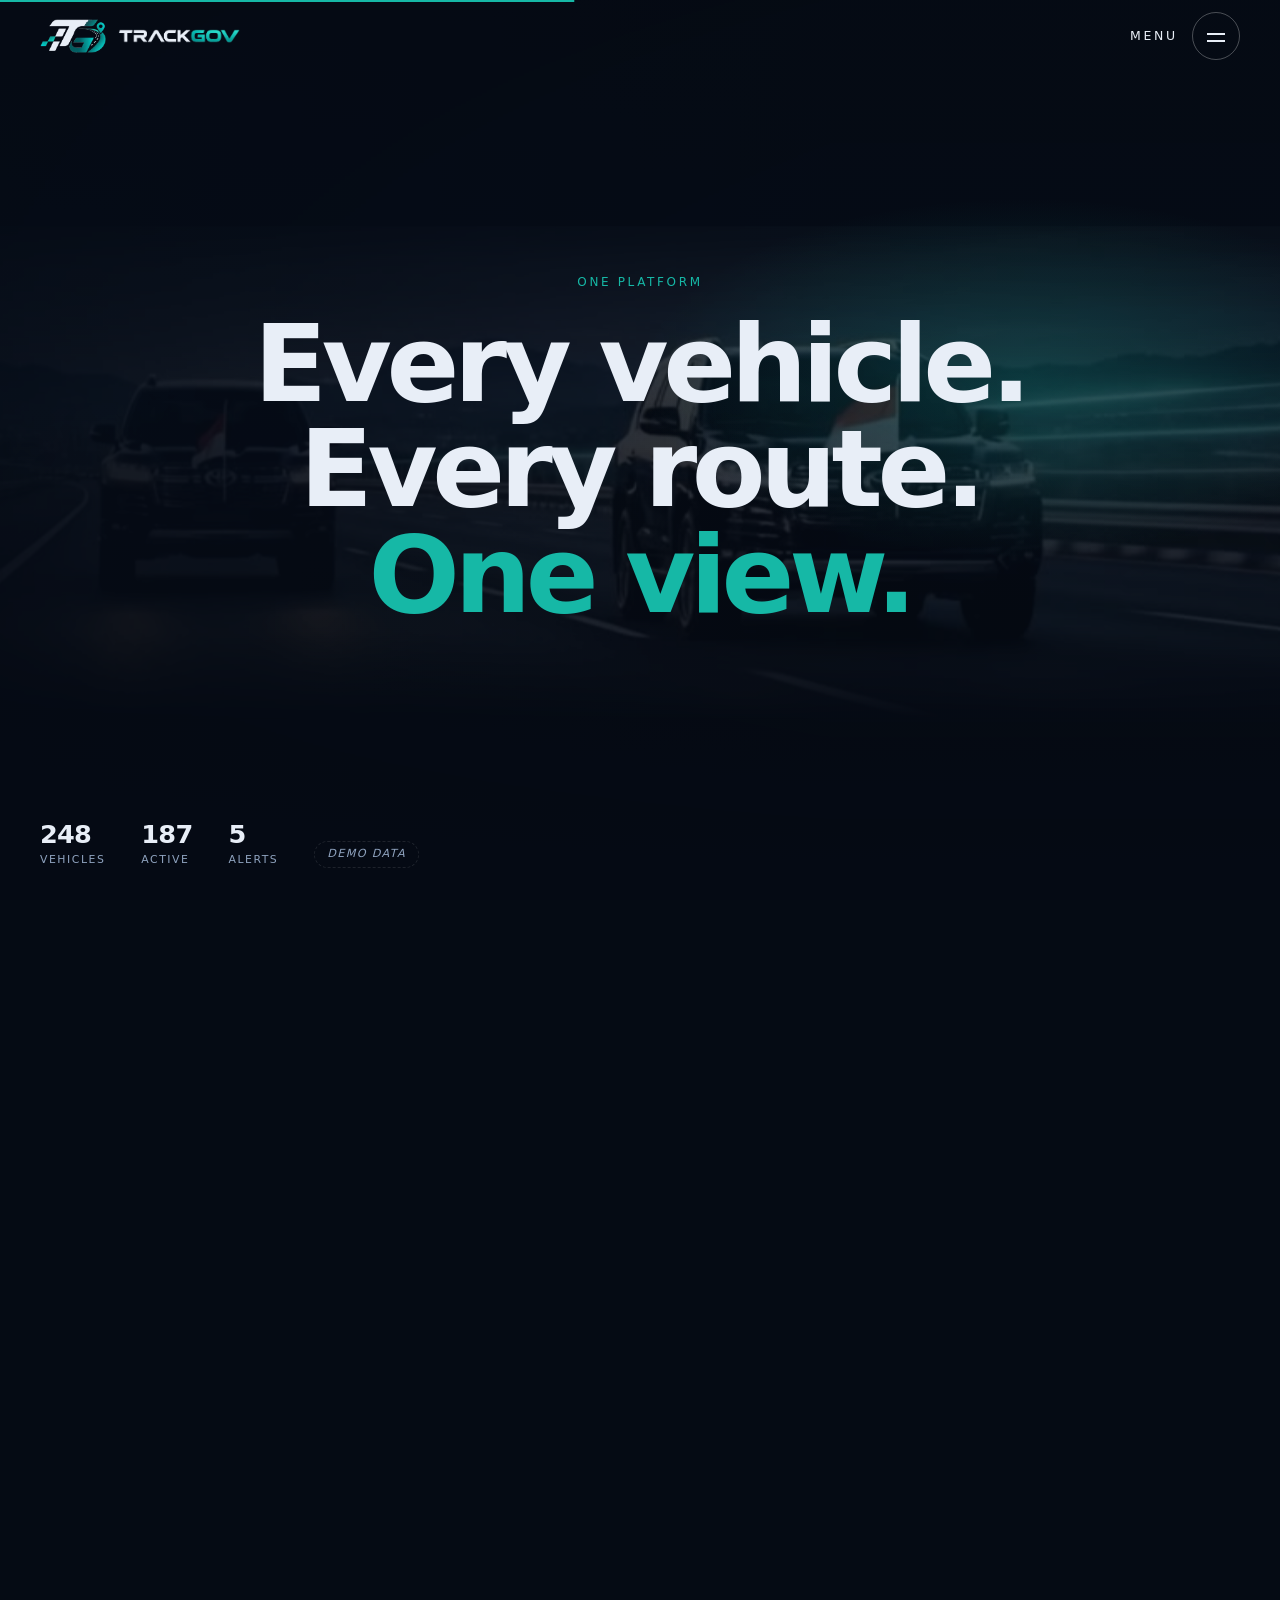
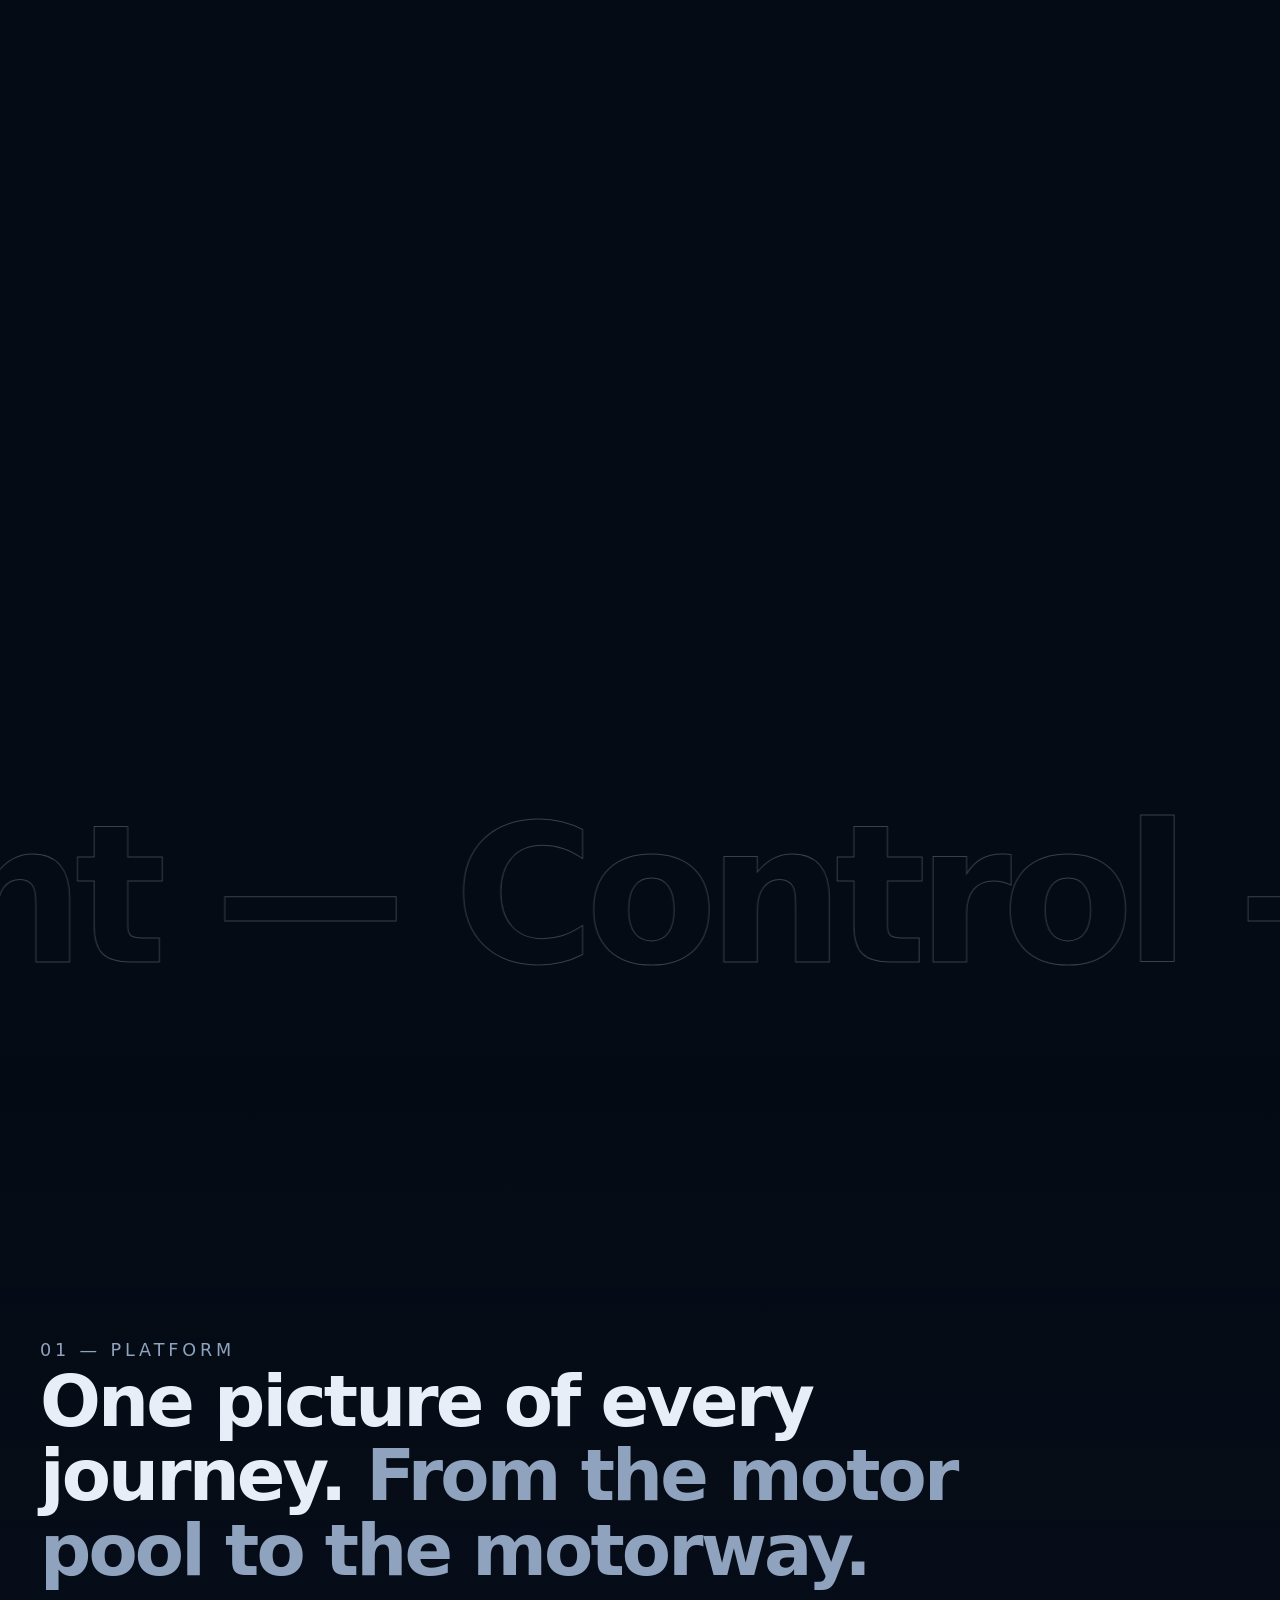
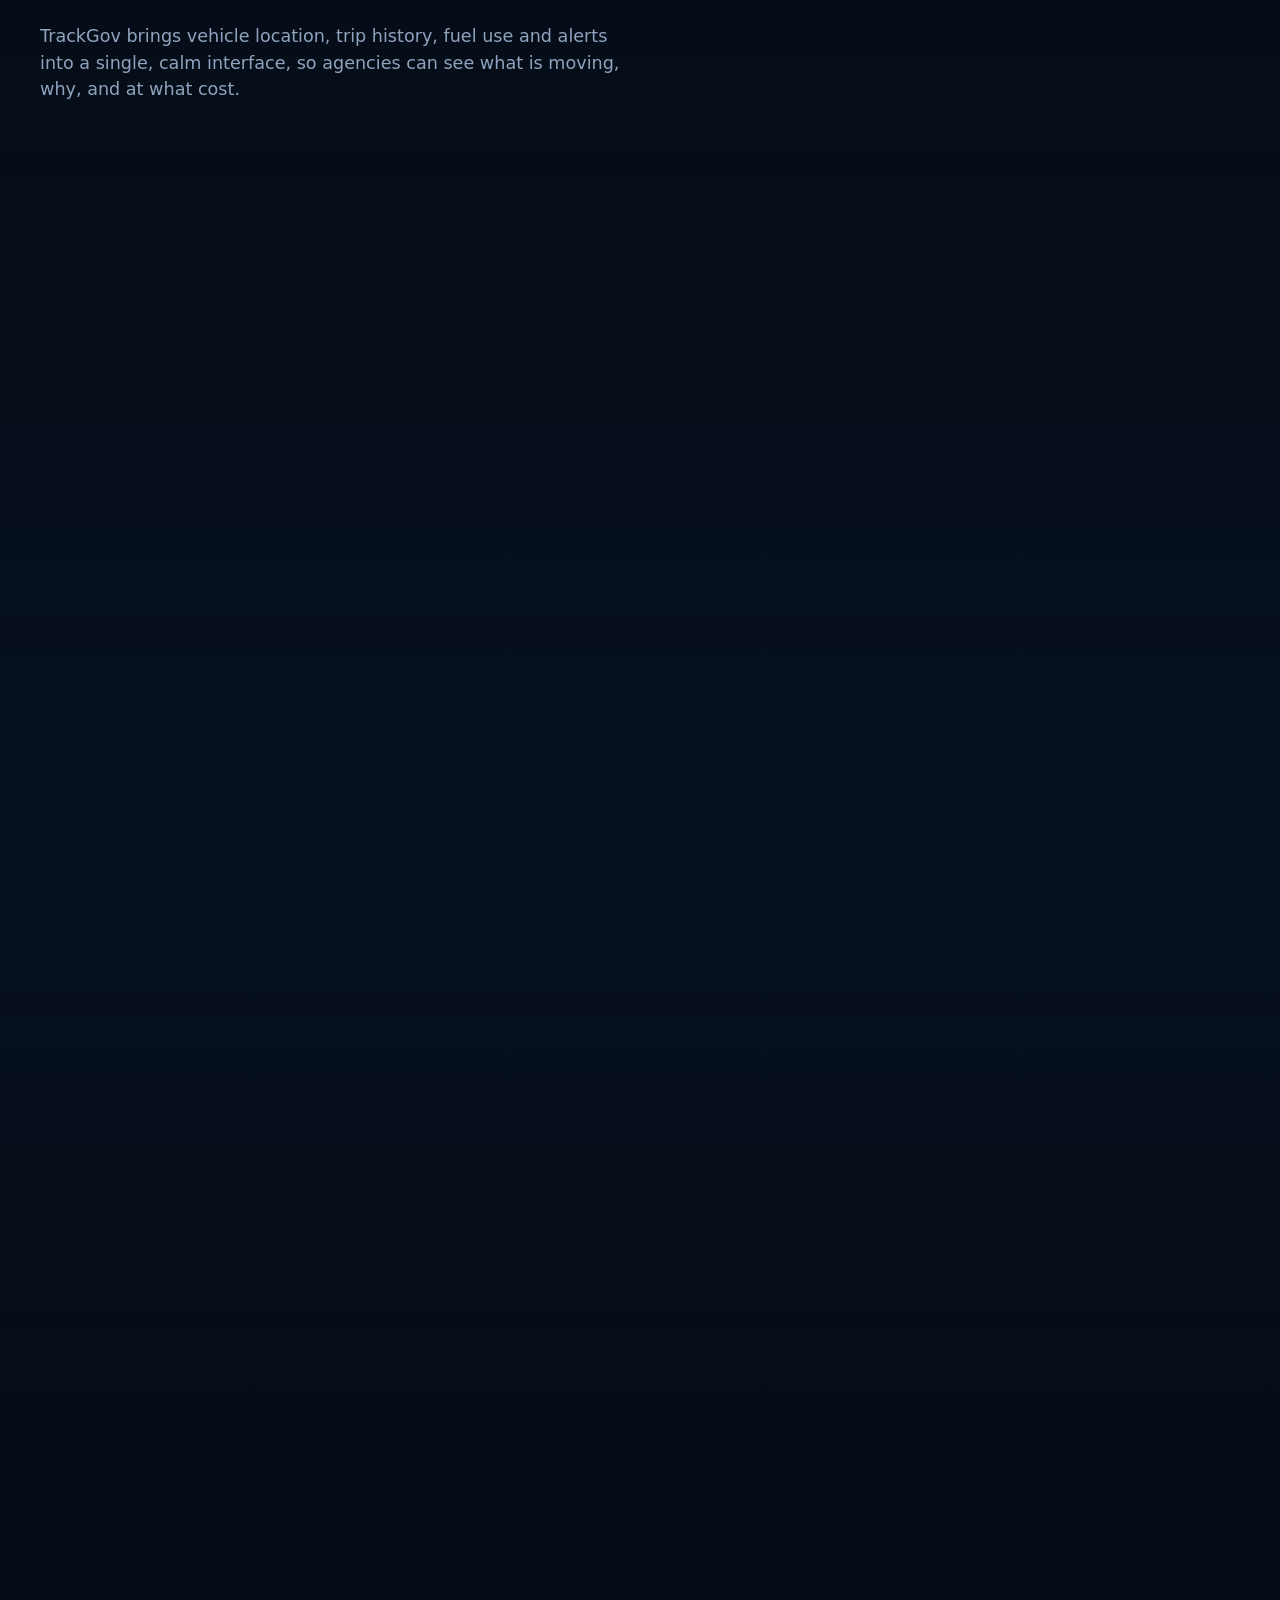
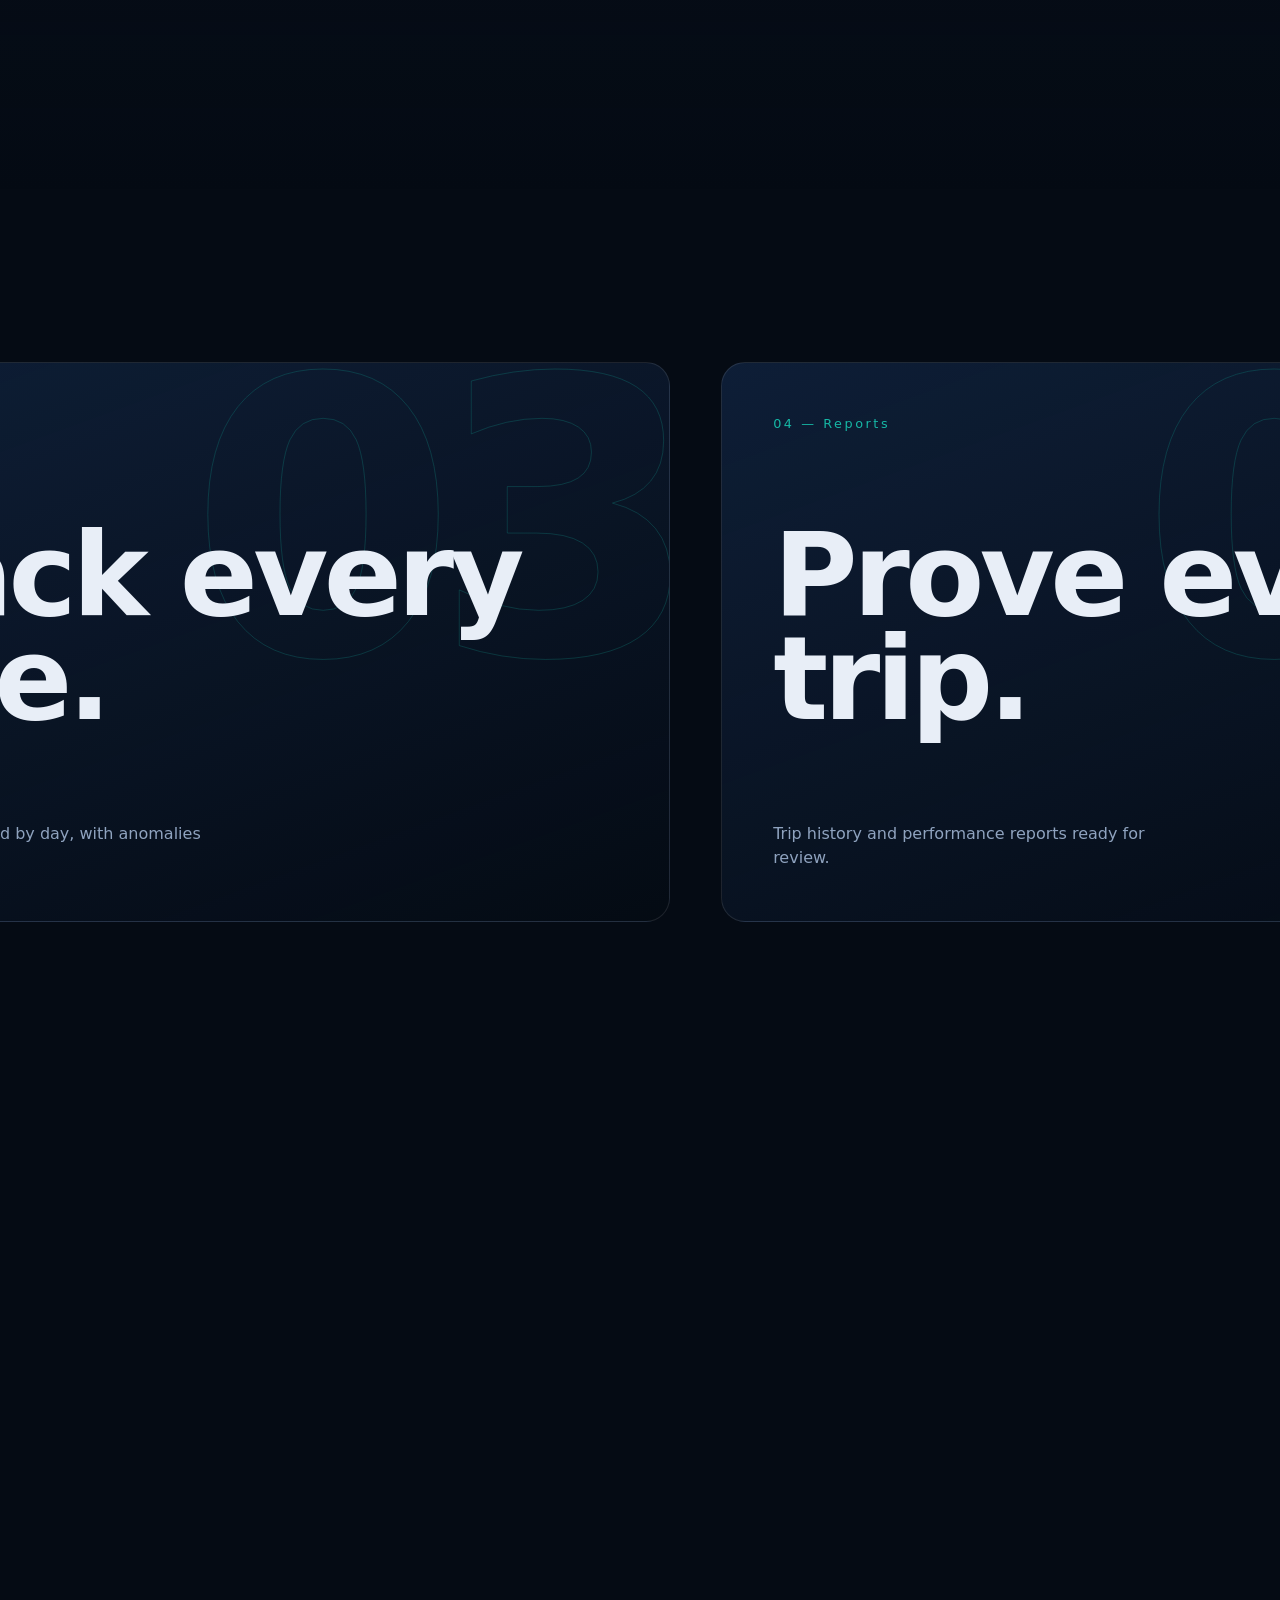
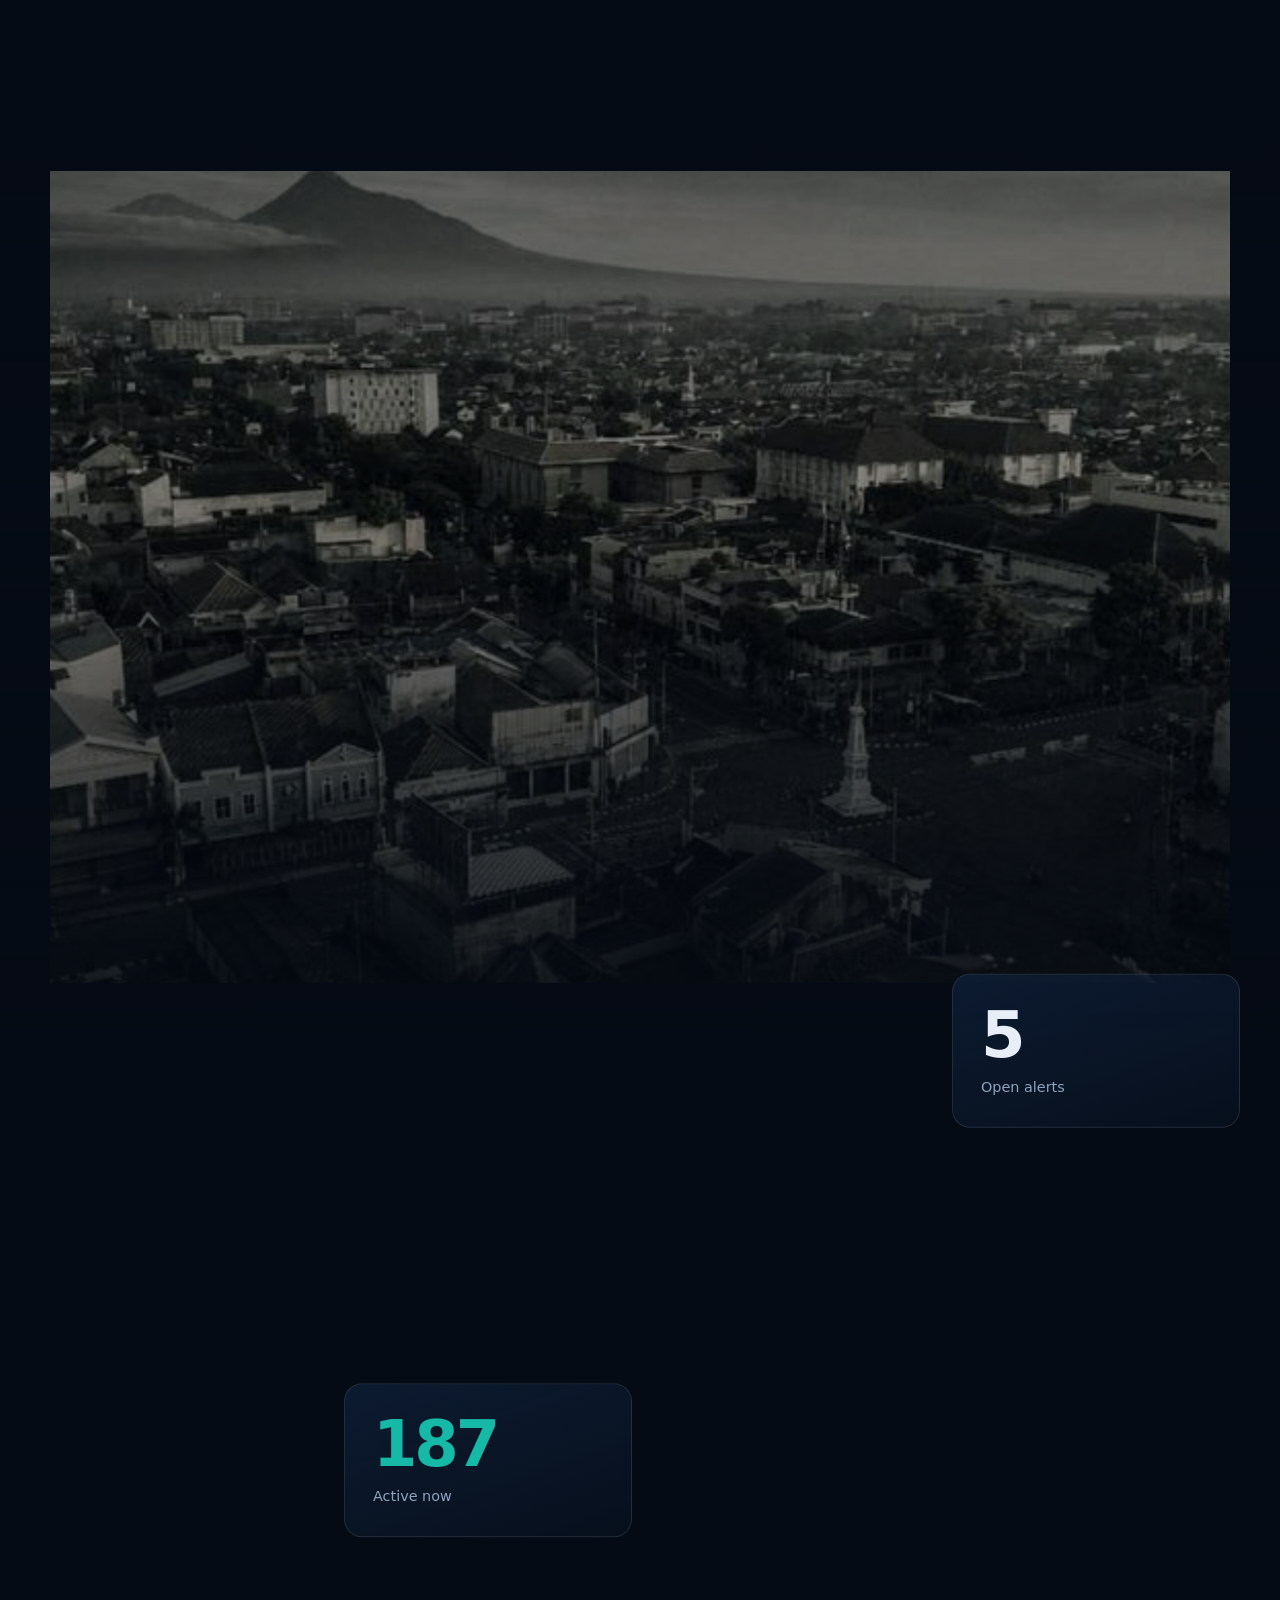
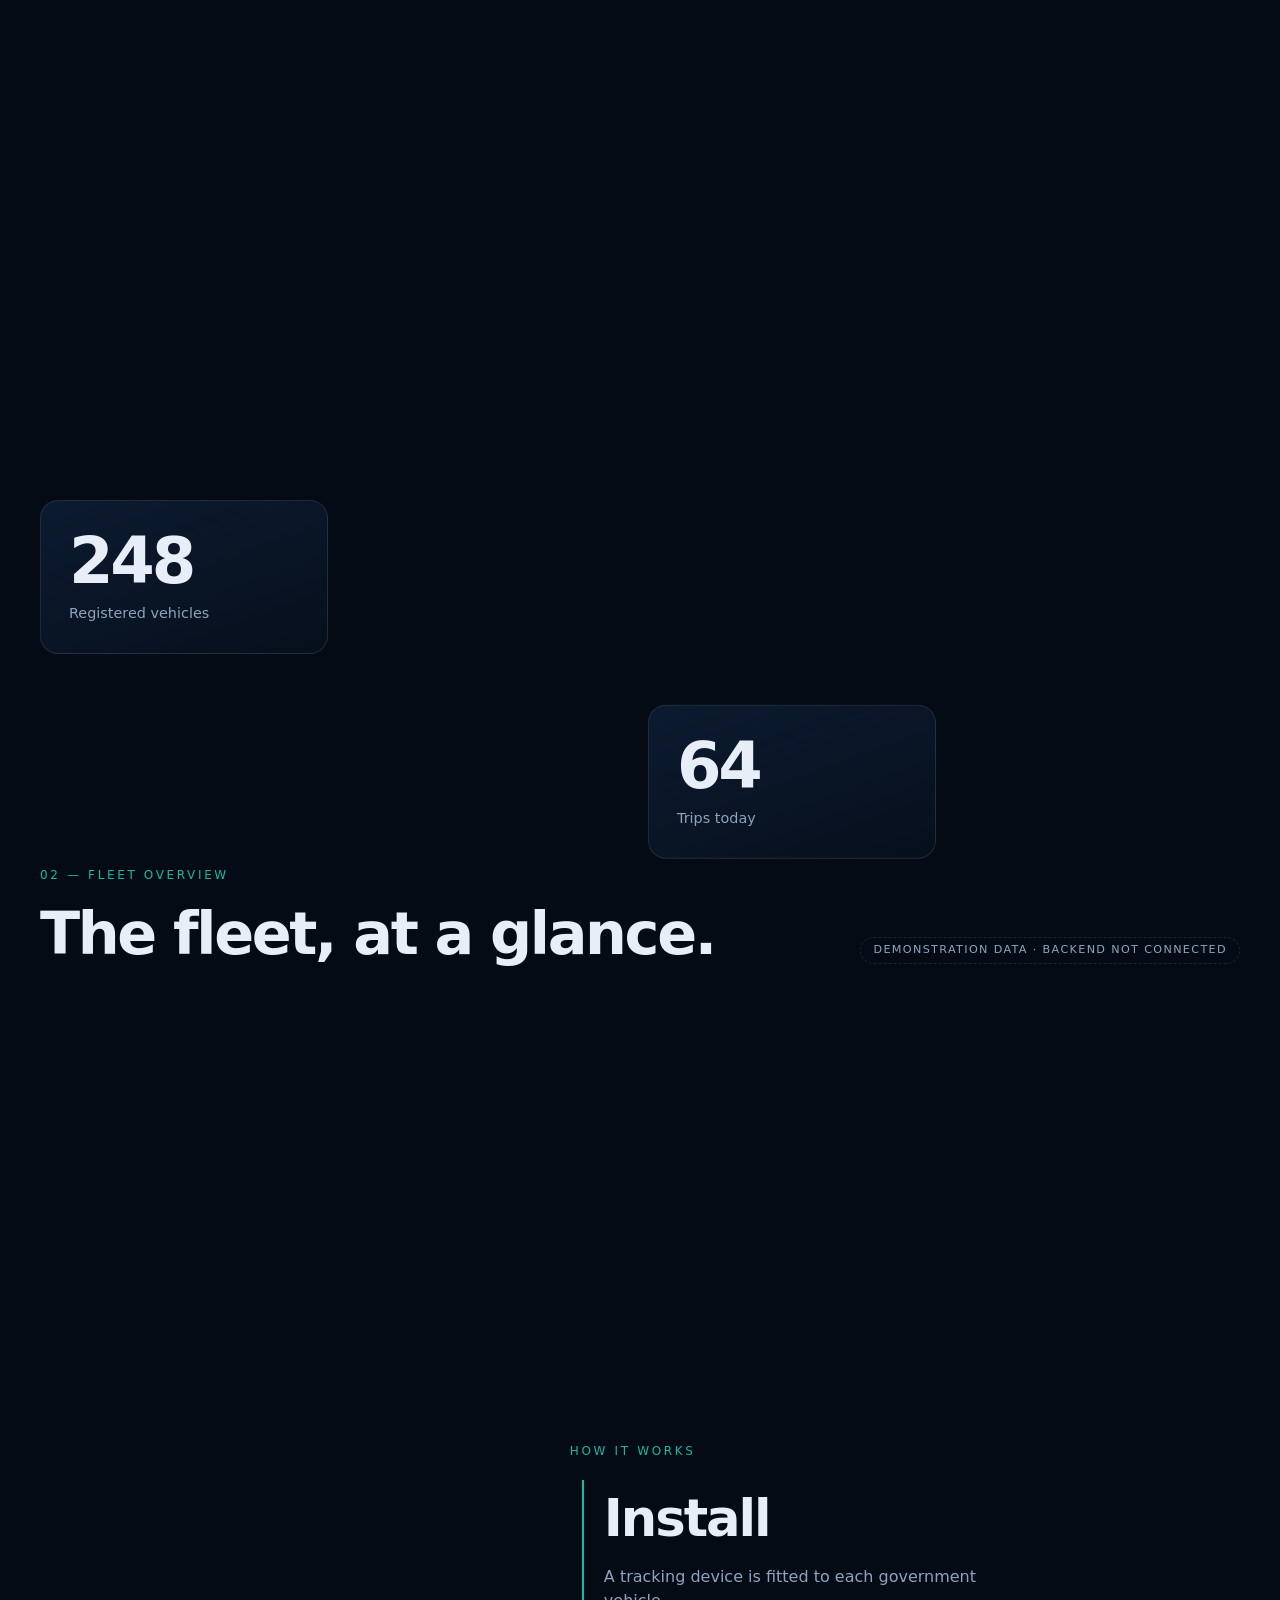
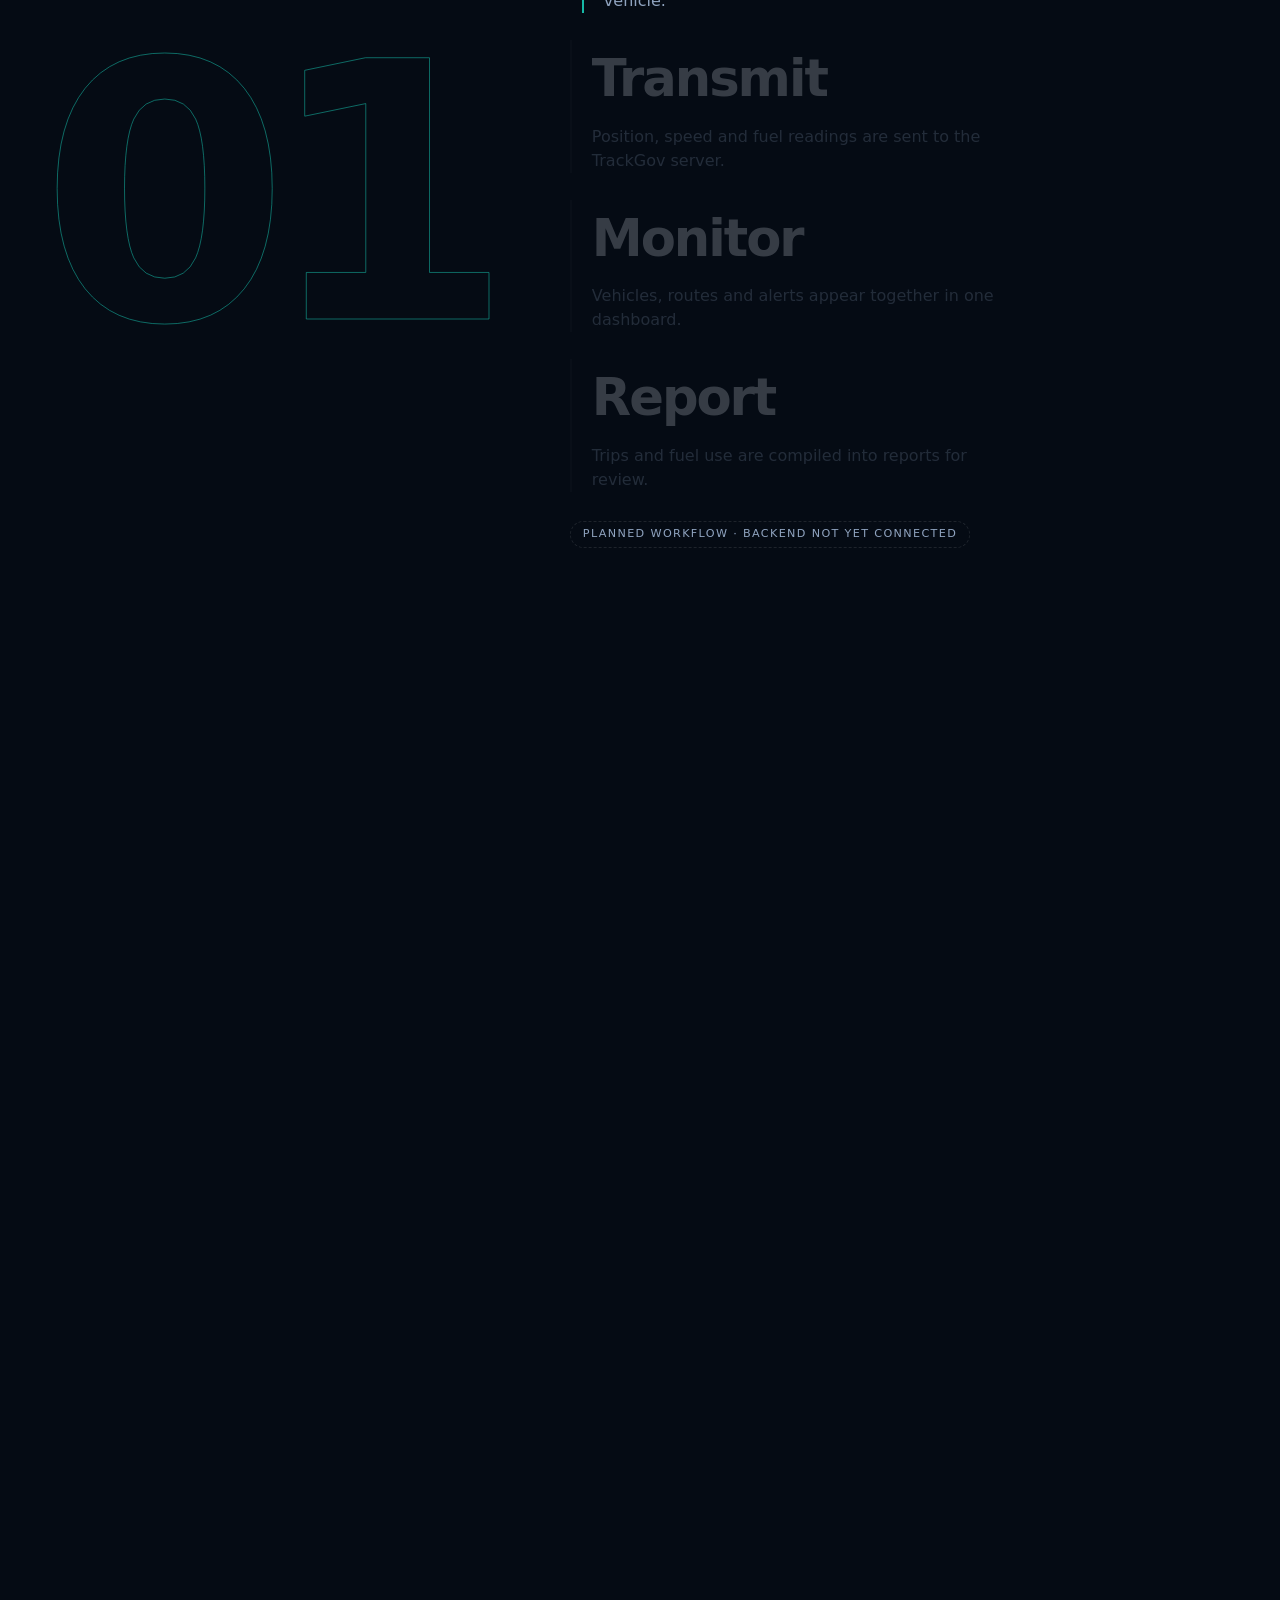
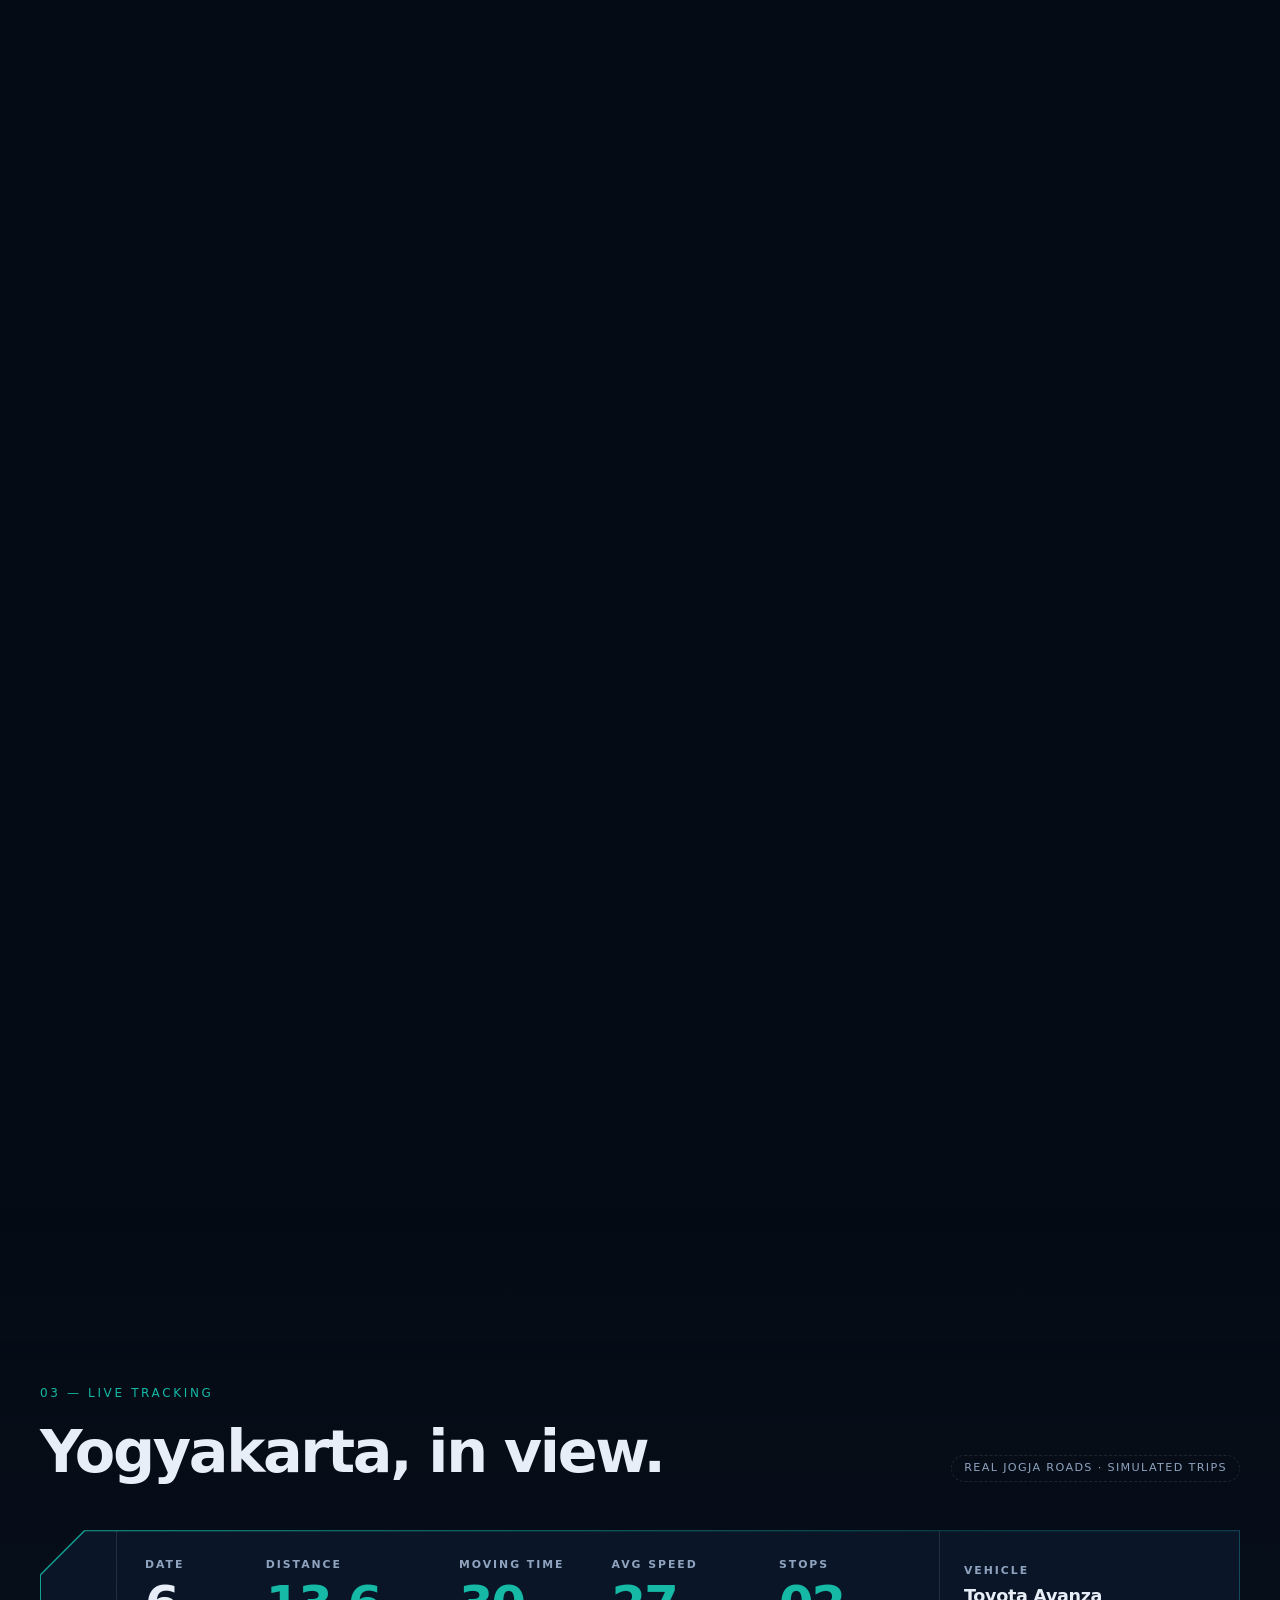
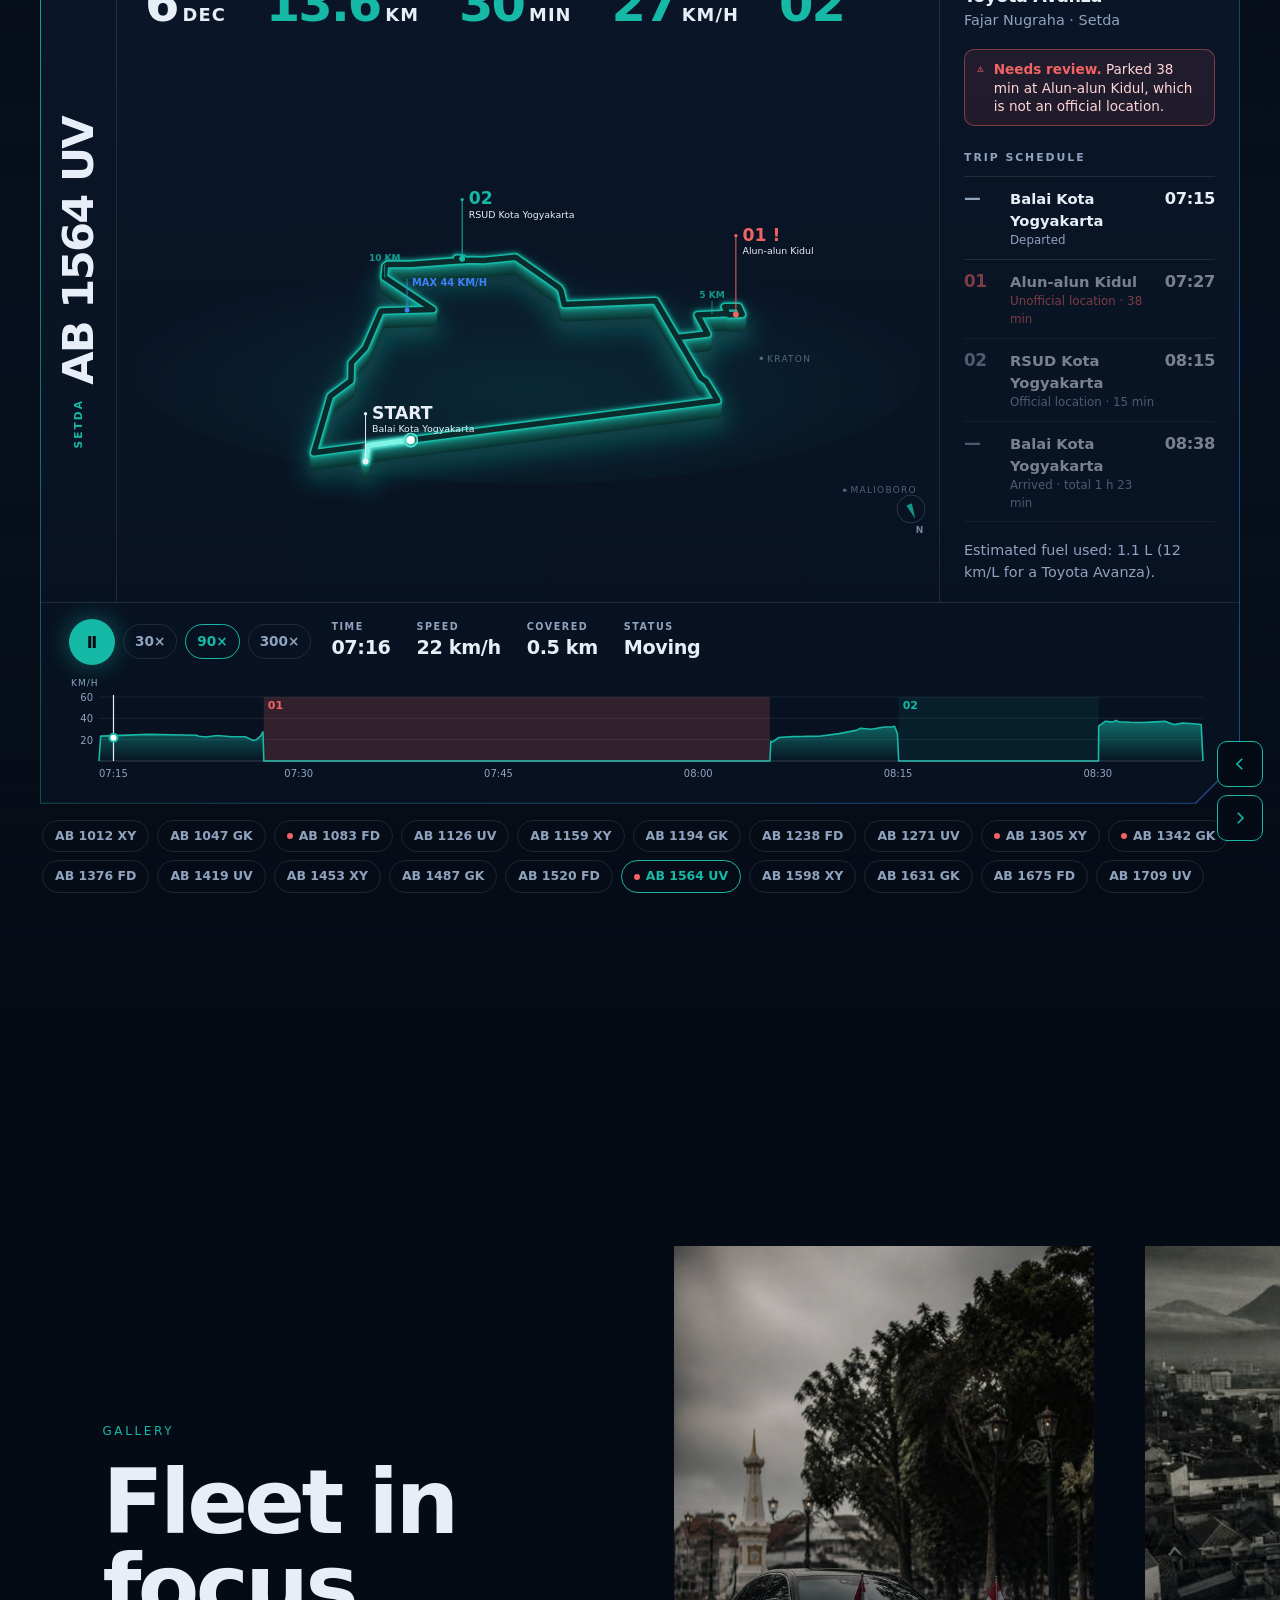
==== index.html @ 526f930c "Add TrackGov starter: landing page, trip track and dummy data Co-Authored-By: Claude Opus 5.5 <norep" ====
<!doctype html>
<html lang="en">
  <head>
    <meta charset="utf-8" />
    <meta name="viewport" content="width=device-width, initial-scale=1, viewport-fit=cover" />
    <title>TrackGov — Movement, Under Control.</title>
    <meta name="color-scheme" content="dark" />

    <link rel="stylesheet" href="css/style.css" />
    <link rel="stylesheet" href="css/track.css" />
  </head>
  <body class="loading">
    <div class="curtain" id="cur" aria-hidden="true">
      <div class="ld">
        <div class="lg lg-b"></div>
        <img class="lw-b" src="assets/img/logo-wordmark.png" alt="" width="602" height="69" /><img
          class="lt-b"
          src="assets/img/logo-tagline.png"
          alt=""
          width="545"
          height="19"
        />
      </div>
      <span id="lab">TrackGov</span><b id="cnt">0</b>
    </div>
    <div class="pg" aria-hidden="true"></div>
    <div class="bgfx" aria-hidden="true">
      <i class="o o1"></i><i class="o o2"></i><i class="o o3"></i
      ><svg viewBox="0 0 600 600" fill="none" stroke="#16b8a6" stroke-width="1">
        <defs>
          <g id="ct">
            <path d="M300 80C420 70 530 150 540 280S450 520 300 530 70 440 60 300 180 90 300 80Z" />
            <path
              d="M300 120C400 112 490 180 498 285S425 480 300 488 108 415 100 300 200 128 300 120Z"
            />
            <path
              d="M300 160C380 154 450 210 456 290S400 440 300 446 146 390 140 300 220 166 300 160Z"
            />
            <path
              d="M300 200C360 196 410 238 414 295S375 400 300 404 186 365 182 300 240 204 300 200Z"
            />
          </g>
        </defs>
        <use href="#ct" />
        <use
          href="#ct"
          transform="translate(300 300) scale(1.55) rotate(20) translate(-300 -300)"
        />
        <use
          href="#ct"
          transform="translate(300 300) scale(2.3) rotate(-15) translate(-300 -300)"
        /></svg
      ><b class="sk"></b><b class="sk"></b><b class="sk"></b>
    </div>
    <header id="top">
      <div class="wrap bar">
        <a class="mark" href="#hero" aria-label="TrackGov — home"
          ><span class="lg lg-s" aria-hidden="true"></span
          ><img class="lw-s" src="assets/img/logo-wordmark.png" alt="" width="602" height="69"
        /></a>
        <button class="burger" aria-expanded="false" aria-controls="menu" aria-label="Open menu">
          <span class="lbl">Menu</span><span class="ic" aria-hidden="true"><i></i><i></i></span>
        </button>
      </div>
    </header>
    <div class="menu" id="menu" inert role="dialog" aria-modal="true" aria-label="Main menu">
      <div class="mc">
        <figure class="t t-sedan" style="--i: 0">
          <img
            src="assets/img/sedan.jpg"
            alt="Black official sedan with Indonesian flags on a Yogyakarta road"
            loading="lazy"
            decoding="async"
          />
          <figcaption>Official fleet</figcaption>
        </figure>
        <figure class="t t-yogya" style="--i: 1">
          <img
            src="assets/img/yogyakarta-aerial.jpg"
            alt="Aerial view of Yogyakarta with the Tugu intersection and Mount Merapi"
            loading="lazy"
            decoding="async"
          />
          <figcaption>Yogyakarta</figcaption>
        </figure>
        <figure class="t t-detail" style="--i: 2">
          <img
            src="assets/img/sedan-detail.jpg"
            alt="Close-up of the sedan grille and headlights"
            loading="lazy"
            decoding="async"
          />
          <figcaption>Detail</figcaption>
        </figure>
        <figure class="t t-suv" style="--i: 3">
          <img
            src="assets/img/suv-highway.jpg"
            alt="Black government SUV driving along a highway"
            loading="lazy"
            decoding="async"
          />
          <figcaption>On the road</figcaption>
        </figure>
        <figure class="t t-control" style="--i: 4">
          <img
            src="assets/img/control-room.jpg"
            alt="Fleet operations room with tracking screens"
            loading="lazy"
            decoding="async"
          />
          <figcaption>Operations</figcaption>
        </figure>
      </div>
      <nav class="mn" aria-label="Main">
        <ul>
          <li>
            <a href="#hero" data-hot="sedan"
              ><em aria-hidden="true">01</em><span style="--i: 0">Home</span></a
            >
          </li>
          <li>
            <a href="#tracking" data-hot="yogya"
              ><em aria-hidden="true">02</em><span style="--i: 1">Live Tracking</span></a
            >
          </li>
          <li>
            <a href="#capabilities" data-hot="suv"
              ><em aria-hidden="true">03</em><span style="--i: 2">Fleet</span></a
            >
          </li>
          <li>
            <a href="#intelligence" data-hot="control"
              ><em aria-hidden="true">04</em><span style="--i: 3">Reports</span></a
            >
          </li>
          <li>
            <a href="#about" data-hot="detail"
              ><em aria-hidden="true">05</em><span style="--i: 4">About</span></a
            >
          </li>
          <li>
            <a href="#login" data-hot="sedan"
              ><em aria-hidden="true">06</em><span style="--i: 5">Login</span></a
            >
          </li>
        </ul>
      </nav>
      <p class="mf">TrackGov · Demonstration build</p>
      <svg
        class="cont"
        viewBox="0 0 600 600"
        fill="none"
        stroke="#16b8a6"
        stroke-width="1"
        aria-hidden="true"
      >
        <path d="M300 80C420 70 530 150 540 280S450 520 300 530 70 440 60 300 180 90 300 80Z" />
        <path
          d="M300 120C400 112 490 180 498 285S425 480 300 488 108 415 100 300 200 128 300 120Z"
        />
        <path
          d="M300 160C380 154 450 210 456 290S400 440 300 446 146 390 140 300 220 166 300 160Z"
        />
        <path
          d="M300 200C360 196 410 238 414 295S375 400 300 404 186 365 182 300 240 204 300 200Z"
        />
        <path
          d="M300 240C335 238 370 262 372 298S350 360 300 362 228 338 226 300 265 242 300 240Z"
        />
      </svg>
    </div>

    <main>
      <section class="hero" id="hero" style="padding: 0">
        <div class="hs">
          <div class="vid">
            <video
              id="hv"
              autoplay
              loop
              muted
              playsinline
              preload="metadata"
              poster="assets/img/hero-poster.jpg"
              aria-hidden="true"
              tabindex="-1"
            >
              <source src="assets/video/hero.mp4" type="video/mp4" />
            </video>
          </div>
          <div class="dim" aria-hidden="true"></div>
          <div class="ghost" aria-hidden="true">TRACKGOV</div>
          <div class="hud" aria-hidden="true">
            <svg viewBox="0 0 1200 600" preserveAspectRatio="xMidYMid slice">
              <path
                id="rt"
                d="M-20 520C200 480 330 560 520 470S800 330 960 380 1160 280 1240 300"
                fill="none"
                stroke="rgba(22,184,166,.55)"
                stroke-width="2"
                stroke-dasharray="6 10"
              >
                <animate
                  attributeName="stroke-dashoffset"
                  from="160"
                  to="0"
                  dur="6s"
                  repeatCount="indefinite"
                />
              </path>
              <circle r="6" fill="#16b8a6">
                <animateMotion dur="9s" repeatCount="indefinite">
                  <mpath href="#rt" />
                </animateMotion>
              </circle>
              <circle r="16" fill="none" stroke="#16b8a6" opacity=".4">
                <animateMotion dur="9s" repeatCount="indefinite">
                  <mpath href="#rt" />
                </animateMotion>
              </circle>
            </svg>
            <div class="chip" style="--k: 26; right: 9%; top: 24%">
              <div class="ci">VH-014 · En route · <b>62 km/h</b></div>
            </div>
            <div class="chip" style="--k: -18; right: 24%; top: 64%">
              <div class="ci">Fuel <b>71%</b></div>
            </div>
            <div class="chip" style="--k: 14; right: 5%; top: 50%">
              <div class="ci">Alerts <b>0</b></div>
            </div>
            <span class="hudl">Simulated telemetry · demonstration</span>
          </div>
          <div class="stats">
            <div><b class="cnt" data-to="248">0</b><span>Vehicles</span></div>
            <div><b class="cnt" data-to="187">0</b><span>Active</span></div>
            <div><b class="cnt" data-to="5">0</b><span>Alerts</span></div>
            <i class="demo">Demo data</i>
          </div>
          <div class="wrap">
            <h1 aria-label="Movement, Under Control.">
              <span><em>Movement,</em></span
              ><span><em>Under Control.</em></span>
            </h1>
            <p class="lede fade" style="animation-delay: 1.7s">
              A unified view of government fleet movement, operations, and performance.
            </p>
            <div class="ctas fade" style="animation-delay: 1.9s">
              <a class="btn p" href="#tracking">Explore Live Tracking</a
              ><a class="btn s" href="#intro">Discover TrackGov</a>
            </div>
          </div>
          <div class="ph2">
            <small class="eyebrow">One platform</small>
            <p>Every vehicle.</p>
            <p>Every route.</p>
            <p>One view.</p>
          </div>
          <div class="scroll" aria-hidden="true">Scroll<b></b></div>
        </div>
      </section>

      <div class="marq" aria-hidden="true">
        <div class="mt">
          <span>Movement — Control — Precision — </span
          ><span>Movement — Control — Precision — </span>
        </div>
      </div>
      <section class="intro" id="intro">
        <div class="pin">
          <div class="wrap">
            <p class="eyebrow rv">01 — Platform</p>
            <h2 class="rv" style="--d: 0.1s">
              One picture of every journey.
              <span class="m">From the motor pool to the motorway.</span>
            </h2>
            <p class="rv" style="--d: 0.2s">
              TrackGov brings vehicle location, trip history, fuel use and alerts into a single,
              calm interface, so agencies can see what is moving, why, and at what cost.
            </p>
          </div>
        </div>
      </section>

      <section class="hz" id="capabilities" aria-label="Capabilities">
        <div class="hzp">
          <div class="hzt">
            <article class="pn" data-n="01">
              <span class="no">01 — Live Tracking</span>
              <h3>See every<br />vehicle.</h3>
              <p>One map for the whole fleet, once the tracking backend is connected.</p>
            </article>
            <article class="pn" data-n="02">
              <span class="no">02 — Fleet</span>
              <h3>Know every<br />asset.</h3>
              <p>Status, assignments and readiness for each vehicle in one record.</p>
            </article>
            <article class="pn" data-n="03">
              <span class="no">03 — Fuel</span>
              <h3>Track every<br />litre.</h3>
              <p>Fuel use by vehicle and by day, with anomalies surfaced early.</p>
            </article>
            <article class="pn" data-n="04">
              <span class="no">04 — Reports</span>
              <h3>Prove every<br />trip.</h3>
              <p>Trip history and performance reports ready for review.</p>
            </article>
          </div>
        </div>
      </section>
      <section class="pho" id="city" aria-label="Yogyakarta">
        <div class="phs">
          <div
            class="phi"
            role="img"
            aria-label="Aerial view of Yogyakarta with the Tugu intersection and Mount Merapi"
          ></div>
          <div class="pht">
            <p class="eyebrow">Yogyakarta</p>
            <h2>A city always in motion.</h2>
          </div>
        </div>
      </section>
      <section id="fleet">
        <div class="wrap">
          <div class="head">
            <div>
              <p class="eyebrow rv">02 — Fleet overview</p>
              <h2 class="rv">The fleet, at a glance.</h2>
            </div>
            <span class="demo rv">Demonstration data · backend not connected</span>
          </div>
          <div class="cards">
            <div class="card rv">
              <div class="n">248</div>
              <p>Registered vehicles</p>
            </div>
            <div class="card rv" style="--d: 0.1s">
              <div class="n teal">187</div>
              <p>Active now</p>
            </div>
            <div class="card rv" style="--d: 0.2s">
              <div class="n">64</div>
              <p>Trips today</p>
            </div>
            <div class="card rv" style="--d: 0.3s">
              <div class="n">5</div>
              <p>Open alerts</p>
            </div>
          </div>
        </div>
      </section>

      <section class="how" id="how" aria-label="How it works">
        <div class="hws">
          <div class="hn" aria-hidden="true">01</div>
          <div>
            <p class="eyebrow">How it works</p>
            <ol>
              <li class="on">
                <h3>Install</h3>
                <p>A tracking device is fitted to each government vehicle.</p>
              </li>
              <li>
                <h3>Transmit</h3>
                <p>Position, speed and fuel readings are sent to the TrackGov server.</p>
              </li>
              <li>
                <h3>Monitor</h3>
                <p>Vehicles, routes and alerts appear together in one dashboard.</p>
              </li>
              <li>
                <h3>Report</h3>
                <p>Trips and fuel use are compiled into reports for review.</p>
              </li>
            </ol>
            <span class="demo">Planned workflow · backend not yet connected</span>
          </div>
        </div>
      </section>
      <section
        id="tracking"
        style="background: linear-gradient(transparent, rgba(10, 22, 40, 0.5), transparent)"
      >
        <div class="wrap">
          <div class="head">
            <div>
              <p class="eyebrow rv">03 — Live tracking</p>
              <h2 class="rv">Yogyakarta, in view.</h2>
            </div>
            <span class="demo rv">Real Jogja roads · simulated trips</span>
          </div>
          <div class="tg" id="tg">
            <div class="tg-frame">
              <div class="tg-card" role="region" aria-label="Trip replay">
                <div class="tg-side">
                  <span class="tg-plate" id="tg-plate">AB 1564 UV</span
                  ><span class="tg-agency" id="tg-agency">Setda</span>
                </div>
                <div class="tg-stats">
                  <div class="tg-stat tg-date">
                    <span class="tg-label">Date</span
                    ><span class="tg-v" id="tg-sDate">28<small>OCT</small></span>
                  </div>
                  <div class="tg-stat">
                    <span class="tg-label">Distance</span
                    ><span class="tg-v" id="tg-sDist">0<small>KM</small></span>
                  </div>
                  <div class="tg-stat">
                    <span class="tg-label">Moving time</span
                    ><span class="tg-v" id="tg-sMove">0<small>MIN</small></span>
                  </div>
                  <div class="tg-stat">
                    <span class="tg-label">Avg speed</span
                    ><span class="tg-v" id="tg-sAvg">0<small>KM/H</small></span>
                  </div>
                  <div class="tg-stat">
                    <span class="tg-label">Stops</span><span class="tg-v" id="tg-sStops">0</span>
                  </div>
                </div>
                <div class="tg-stage">
                  <svg id="tg-track" role="img" aria-label="Trip route"></svg>
                </div>
                <aside class="tg-info">
                  <div>
                    <span class="tg-label">Vehicle</span>
                    <h3 id="tg-vName">Toyota Avanza</h3>
                    <p id="tg-vMeta">Driver</p>
                  </div>
                  <div class="tg-flag" id="tg-flag" role="status">
                    <svg width="18" height="18" viewBox="0 0 24 24" aria-hidden="true">
                      <path d="M12 3l10 18H2z" fill="none" stroke="#f26363" stroke-width="2" />
                      <path
                        d="M12 10v5M12 18v.5"
                        stroke="#f26363"
                        stroke-width="2"
                        stroke-linecap="round"
                      /></svg
                    ><span id="tg-flagText"></span>
                  </div>
                  <div>
                    <span class="tg-label">Trip schedule</span>
                    <ol class="tg-sched" id="tg-sched"></ol>
                  </div>
                  <p class="tg-note" id="tg-fuel"></p>
                </aside>
                <div class="tg-player">
                  <div class="tg-ctrl">
                    <button class="tg-play" id="tg-play" aria-label="Play replay">
                      <svg id="tg-playIcon" width="18" height="18" viewBox="0 0 24 24">
                        <path d="M7 4l13 8-13 8z" fill="currentColor" />
                      </svg>
                    </button>
                    <button class="tg-rate" data-r="30" aria-pressed="false">30×</button>
                    <button class="tg-rate" data-r="90" aria-pressed="true">90×</button>
                    <button class="tg-rate" data-r="300" aria-pressed="false">300×</button>
                  </div>
                  <div class="tg-readout">
                    <span><small>Time</small><b id="tg-rClock">07:00</b></span>
                    <span><small>Speed</small><b id="tg-rSpeed">0 km/h</b></span>
                    <span><small>Covered</small><b id="tg-rDist">0.0 km</b></span>
                    <span><small>Status</small><b id="tg-rState">Ready</b></span>
                  </div>
                  <div class="tg-profile">
                    <svg
                      id="tg-prof"
                      aria-label="Speed over the trip. Click or drag to jump to a moment."
                    ></svg>
                  </div>
                </div>
              </div>
            </div>
            <div class="tg-nav">
              <button id="tg-prev" aria-label="Previous vehicle">
                <svg width="18" height="18" viewBox="0 0 24 24">
                  <path d="M15 5l-7 7 7 7" fill="none" stroke="currentColor" stroke-width="2.2" />
                </svg>
              </button>
              <button id="tg-next" aria-label="Next vehicle">
                <svg width="18" height="18" viewBox="0 0 24 24">
                  <path d="M9 5l7 7-7 7" fill="none" stroke="currentColor" stroke-width="2.2" />
                </svg>
              </button>
            </div>
            <div class="tg-chips" id="tg-chips" aria-label="Choose a vehicle"></div>
          </div>
        </div>
      </section>

      <section class="hz" id="gallery" aria-label="Photo gallery">
        <div class="hzp">
          <div class="hzt">
            <div class="gh">
              <p class="eyebrow">Gallery</p>
              <h2>Fleet in focus.</h2>
            </div>
            <figure class="gp wide">
              <div
                class="gi gi-sedan"
                role="img"
                aria-label="Black official sedan with Indonesian flags"
              ></div>
              <span>Official fleet</span>
            </figure>
            <figure class="gp">
              <div
                class="gi gi-yogya"
                role="img"
                aria-label="Aerial view of Yogyakarta"
              ></div>
              <span>Yogyakarta</span>
            </figure>
            <figure class="gp">
              <div
                class="gi gi-suv"
                role="img"
                aria-label="Government SUV on the highway"
              ></div>
              <span>On the road</span>
            </figure>
            <figure class="gp">
              <div
                class="gi gi-control"
                role="img"
                aria-label="Fleet operations room"
              ></div>
              <span>Operations</span>
            </figure>
            <figure class="gp wide">
              <div
                class="gi gi-detail"
                role="img"
                aria-label="Sedan grille and headlights"
              ></div>
              <span>Detail</span>
            </figure>
          </div>
        </div>
      </section>
      <section class="split" aria-label="Fleet insight">
        <div class="wrap">
          <h2 aria-label="Fleet insight">
            <span data-slide="-1" aria-hidden="true">FLEET</span
            ><span data-slide="1" aria-hidden="true">INSIGHT</span>
          </h2>
          <p class="rv">From fuel to trip history, every number in one place, ready for review.</p>
        </div>
      </section>
      <section id="intelligence">
        <div class="wrap">
          <div class="head">
            <div>
              <p class="eyebrow rv">04 — Fleet intelligence</p>
              <h2 class="rv">Fuel, trips, reports.</h2>
            </div>
            <span class="demo rv">Demonstration data</span>
          </div>
          <div class="grid2">
            <div class="panel chart rv">
              <h3>Fuel monitoring</h3>
              <p>Litres per day, last 7 days</p>
              <div
                class="bars"
                role="img"
                aria-label="Demonstration bar chart of daily fuel use: Mon 62, Tue 71, Wed 58, Thu 80, Fri 74, Sat 40, Sun 33 percent of peak"
              >
                <div><i style="--h: 62%"></i>Mon</div>
                <div><i style="--h: 71%"></i>Tue</div>
                <div><i style="--h: 58%"></i>Wed</div>
                <div><i style="--h: 80%"></i>Thu</div>
                <div><i style="--h: 74%"></i>Fri</div>
                <div><i style="--h: 40%"></i>Sat</div>
                <div><i style="--h: 33%"></i>Sun</div>
              </div>
            </div>
            <div class="panel chart rv" style="--d: 0.15s">
              <h3>Trip history</h3>
              <p>Recent trips (sample)</p>
              <table>
                <caption style="position: absolute; left: -9999px">
                  Sample trip history
                </caption>
                <thead>
                  <tr>
                    <th>Vehicle</th>
                    <th>Route</th>
                    <th>Status</th>
                  </tr>
                </thead>
                <tbody>
                  <tr>
                    <td>VH-014</td>
                    <td>Tugu → UGM</td>
                    <td class="tag">Completed</td>
                  </tr>
                  <tr>
                    <td>VH-077</td>
                    <td>Bantul → Kotagede</td>
                    <td class="tag">Completed</td>
                  </tr>
                  <tr>
                    <td>VH-102</td>
                    <td>Sleman → Malioboro</td>
                    <td class="warn">Delayed</td>
                  </tr>
                </tbody>
              </table>
            </div>
            <div class="panel chart rv" style="--d: 0.3s">
              <h3>Reports &amp; analytics</h3>
              <p>Utilisation this month (sample)</p>
              <div
                class="n teal"
                style="font-size: 3.4rem; font-weight: 700; letter-spacing: -0.05em"
              >
                78%
              </div>
              <div
                style="height: 8px; border-radius: 9px; background: var(--navy2); margin-top: 16px"
                role="img"
                aria-label="Demonstration utilisation 78 percent"
              >
                <div
                  style="
                    width: 78%;
                    height: 100%;
                    border-radius: 9px;
                    background: linear-gradient(90deg, var(--blue), var(--teal));
                  "
                ></div>
              </div>
            </div>
          </div>
        </div>
      </section>

      <section id="about">
        <div class="wrap about">
          <div>
            <p class="eyebrow rv">About</p>
            <h2 class="rv">Clear, accountable fleet management.</h2>
          </div>
          <div class="rv" style="--d: 0.15s">
            <p>
              TrackGov is a concept for monitoring government vehicles and fuel use. This page is a
              front-end showcase: tracking data, accounts and reports will be connected once the
              backend is ready.
            </p>
            <ul>
              <li>Vehicle tracking <span>01</span></li>
              <li>Fuel monitoring <span>02</span></li>
              <li>Trip history <span>03</span></li>
              <li>Reports &amp; analytics <span>04</span></li>
            </ul>
          </div>
        </div>
      </section>
      <div class="marq" aria-hidden="true">
        <div class="mt">
          <span>Movement — Control — Precision — </span
          ><span>Movement — Control — Precision — </span>
        </div>
      </div>
      <section class="final" id="login">
        <div class="wrap">
          <p class="eyebrow rv">05 — Get started</p>
          <h2 class="rv">Movement,<br />under control.</h2>
          <div class="ctas rv" style="--d: 0.15s">
            <a class="btn p" href="#tracking">Explore Live Tracking</a
            ><a class="btn s" href="#login">Login (coming soon)</a>
          </div>
        </div>
      </section>
    </main>
    <footer>
      <div class="mega rv" aria-hidden="true">TRACKGOV</div>
      <div class="wrap">
        <span>© TrackGov — Government Vehicle &amp; Fuel Monitoring System</span
        ><span>All figures shown are demonstration data.</span>
      </div>
    </footer>

    <script src="js/main.js"></script>
    <script src="js/data/places.js"></script>
    <script src="js/data/vehicles.js"></script>
    <script src="js/data/routes.js"></script>
    <script src="js/track.js"></script>
  </body>
</html>
---- css/style.css ----
:root {
  --ink: #050b14;
  --navy: #0a1628;
  --navy2: #10223d;
  --teal: #16b8a6;
  --blue: #3b82f6;
  --text: #e8eef7;
  --muted: #8fa3bf;
  --line: rgba(255, 255, 255, 0.1);
  --ease: cubic-bezier(0.2, 0.7, 0.2, 1);
  box-sizing: border-box;
  padding-top: env(safe-area-inset-top, 0px);
  padding-bottom: env(safe-area-inset-bottom, 0px);
}
html {
  scroll-behavior: smooth;
  scroll-padding-top: env(safe-area-inset-top, 0px);
}
*,
*::before,
*::after {
  box-sizing: inherit;
}
body {
  margin: 0;
  background: var(--ink);
  color: var(--text);
  font-family:
    "Helvetica Neue",
    Inter,
    system-ui,
    -apple-system,
    "Segoe UI",
    sans-serif;
  line-height: 1.5;
  overflow-x: hidden;
  -webkit-font-smoothing: antialiased;
}
a {
  color: inherit;
  text-decoration: none;
}
:focus-visible {
  outline: 2px solid var(--teal);
  outline-offset: 3px;
  border-radius: 4px;
}
.wrap {
  width: min(1200px, 100% - 48px);
  margin-inline: auto;
}
.eyebrow {
  font-size: 0.75rem;
  letter-spacing: 0.22em;
  text-transform: uppercase;
  color: var(--teal);
  margin: 0 0 20px;
}
.demo {
  display: inline-block;
  font-size: 0.7rem;
  letter-spacing: 0.12em;
  text-transform: uppercase;
  color: var(--muted);
  border: 1px dashed var(--line);
  border-radius: 99px;
  padding: 4px 12px;
}
h1,
h2,
h3 {
  font-weight: 700;
  letter-spacing: -0.04em;
  margin: 0;
}
/* nav */
header {
  position: fixed;
  inset: 0 0 auto;
  z-index: 50;
  padding-top: env(safe-area-inset-top, 0px);
  transition:
    background 0.4s,
    backdrop-filter 0.4s;
}
header.solid {
  background: rgba(5, 11, 20, 0.78);
  backdrop-filter: blur(14px);
  border-bottom: 1px solid var(--line);
}
.bar {
  display: flex;
  align-items: center;
  justify-content: space-between;
  height: 72px;
}
.mark {
  font-weight: 700;
  letter-spacing: -0.03em;
  font-size: 1.25rem;
  display: flex;
  align-items: center;
  gap: 10px;
}

.dim {
  position: absolute;
  inset: 0;
  z-index: 1;
  background: #050b14;
  opacity: 0;
  pointer-events: none;
}
.ph2 {
  position: absolute;
  inset: 0;
  z-index: 2;
  display: flex;
  flex-direction: column;
  align-items: center;
  justify-content: center;
  text-align: center;
  padding: 0 24px;
  pointer-events: none;
}
.ph2 .eyebrow {
  display: block;
  opacity: 0;
}
.ph2 p {
  margin: 0;
  font-size: clamp(2.4rem, 8.4vw, 8rem);
  font-weight: 800;
  letter-spacing: -0.05em;
  line-height: 0.98;
  opacity: 0;
}
.ph2 p:last-child {
  color: var(--teal);
}
/* ===== animated background ===== */
.bgfx {
  position: fixed;
  inset: 0;
  z-index: -1;
  pointer-events: none;
  overflow: hidden;
}
.bgfx .o {
  position: absolute;
  border-radius: 50%;
  will-change: transform;
}
.bgfx .o1 {
  width: 60vw;
  height: 60vw;
  left: -18vw;
  top: -12vw;
  background: radial-gradient(closest-side, rgba(22, 184, 166, 0.2), transparent);
  translate: 0 calc(var(--p, 0) * -45vh);
  animation: o1 26s ease-in-out infinite alternate;
}
.bgfx .o2 {
  width: 55vw;
  height: 55vw;
  right: -18vw;
  top: 30vh;
  background: radial-gradient(closest-side, rgba(59, 130, 246, 0.18), transparent);
  translate: 0 calc(var(--p, 0) * -70vh);
  animation: o2 32s ease-in-out infinite alternate;
}
.bgfx .o3 {
  width: 48vw;
  height: 48vw;
  left: 22vw;
  bottom: -22vw;
  background: radial-gradient(closest-side, rgba(22, 184, 166, 0.13), transparent);
  translate: 0 calc(var(--p, 0) * -30vh);
  animation: o3 38s ease-in-out infinite alternate;
}
@keyframes o1 {
  to {
    transform: translate(22vw, 24vh) scale(1.25);
  }
}
@keyframes o2 {
  to {
    transform: translate(-20vw, -18vh) scale(1.15);
  }
}
@keyframes o3 {
  to {
    transform: translate(16vw, -22vh) scale(1.3);
  }
}
.bgfx svg {
  position: absolute;
  left: 50%;
  top: 50%;
  width: 150vmax;
  height: 150vmax;
  translate: -50% -50%;
  opacity: 0.1;
  animation: spin 200s linear infinite;
}
.bgfx svg path {
  vector-effect: non-scaling-stroke;
  stroke-dasharray: 3 16;
  animation: dash 24s linear infinite;
}
@keyframes spin {
  to {
    rotate: 360deg;
  }
}
@keyframes dash {
  to {
    stroke-dashoffset: -190;
  }
}
.bgfx .sk {
  position: absolute;
  left: -35vw;
  width: 30vw;
  height: 1px;
  background: linear-gradient(90deg, transparent, rgba(22, 184, 166, 0.55), transparent);
  animation: streak 9s linear infinite;
}
.bgfx .sk:nth-of-type(1) {
  top: 18%;
}
.bgfx .sk:nth-of-type(2) {
  top: 47%;
  animation-duration: 12s;
  animation-delay: 3s;
}
.bgfx .sk:nth-of-type(3) {
  top: 76%;
  animation-duration: 10s;
  animation-delay: 6s;
}
@keyframes streak {
  to {
    translate: 175vw 0;
  }
}
.bgfx::after {
  content: "";
  position: absolute;
  inset: -20%;
  opacity: 0.06;
  background-image: url("data:image/svg+xml,%3Csvg xmlns='http://www.w3.org/2000/svg' width='200' height='200'%3E%3Cfilter id='n'%3E%3CfeTurbulence type='fractalNoise' baseFrequency='.8' numOctaves='2' stitchTiles='stitch'/%3E%3C/filter%3E%3Crect width='100%25' height='100%25' filter='url(%23n)'/%3E%3C/svg%3E");
  animation: grain 1s steps(1) infinite;
}
@keyframes grain {
  0% {
    translate: 0 0;
  }
  20% {
    translate: -3% 2%;
  }
  40% {
    translate: 2% -3%;
  }
  60% {
    translate: -2% -1%;
  }
  80% {
    translate: 3% 3%;
  }
}
/* ===== extra sections ===== */
.pho {
  padding: 0;
  height: 240svh;
}
.phs {
  position: sticky;
  top: 0;
  height: 100svh;
  overflow: hidden;
  background: var(--ink);
}
.phi {
  position: absolute;
  inset: 0;
  background: url("../assets/img/yogyakarta-aerial.jpg") 50% 40% / cover no-repeat;
  filter: saturate(0.75) brightness(0.8);
  clip-path: inset(16% 14%);
  will-change: clip-path, scale;
}
.phs::after {
  content: "";
  position: absolute;
  inset: 0;
  background: linear-gradient(
    180deg,
    rgba(5, 11, 20, 0.3),
    rgba(5, 11, 20, 0.15) 40%,
    rgba(5, 11, 20, 0.82)
  );
  pointer-events: none;
}
.pht {
  position: absolute;
  z-index: 2;
  left: max(24px, calc((100% - 1200px) / 2));
  right: 24px;
  bottom: clamp(40px, 9vh, 110px);
  opacity: 0;
}
.pht h2 {
  font-size: clamp(2.6rem, 8.4vw, 8rem);
  line-height: 0.95;
  max-width: 12ch;
}
.how {
  padding: 0;
  height: 340svh;
}
.hws {
  position: sticky;
  top: 0;
  height: 100svh;
  display: grid;
  grid-template-columns: minmax(0, 5fr) minmax(0, 7fr);
  align-items: center;
  gap: 4vw;
  padding: 0 max(24px, calc((100% - 1200px) / 2));
}
.hn {
  font-size: clamp(8rem, 28vw, 24rem);
  font-weight: 800;
  letter-spacing: -0.07em;
  line-height: 0.8;
  color: transparent;
  -webkit-text-stroke: 1px rgba(22, 184, 166, 0.55);
}
.hws ol {
  list-style: none;
  margin: 0 0 28px;
  padding: 0;
  display: grid;
  gap: clamp(14px, 3vh, 28px);
}
.hws li {
  opacity: 0.22;
  padding-left: 20px;
  border-left: 2px solid var(--line);
  transition:
    opacity 0.6s,
    translate 0.6s var(--ease),
    border-color 0.6s;
}
.hws li.on {
  opacity: 1;
  translate: 12px 0;
  border-color: var(--teal);
}
.hws li h3 {
  font-size: clamp(1.8rem, 4vw, 3.4rem);
}
.hws li p {
  margin: 8px 0 0;
  color: var(--muted);
  max-width: 40ch;
}
.gh {
  flex: 0 0 min(70vw, 520px);
  display: flex;
  flex-direction: column;
  justify-content: center;
}
.gh h2 {
  font-size: clamp(2.6rem, 7vw, 6rem);
  line-height: 0.95;
}
.gp {
  margin: 0;
  flex: 0 0 min(62vw, 640px);
  height: min(70svh, 560px);
  position: relative;
  overflow: hidden;
}
.gp.wide {
  flex-basis: min(42vw, 420px);
}
.gi {
  position: absolute;
  inset: 0;
  background-size: cover;
  background-repeat: no-repeat;
  filter: saturate(0.72) brightness(0.85);
  transition: scale 1.4s var(--ease);
}
.gp:hover .gi {
  scale: 1.05;
}
.gp::after {
  content: "";
  position: absolute;
  inset: 0;
  background: linear-gradient(180deg, transparent 45%, rgba(5, 11, 20, 0.82));
  pointer-events: none;
}
.gp span {
  position: absolute;
  z-index: 1;
  left: 20px;
  bottom: 18px;
  font-size: 0.7rem;
  letter-spacing: 0.2em;
  text-transform: uppercase;
}
.about {
  display: grid;
  grid-template-columns: 1fr 1fr;
  gap: 6vw;
  align-items: start;
}
.about h2 {
  font-size: clamp(2.2rem, 5vw, 4.4rem);
  line-height: 1;
}
.about p {
  color: var(--muted);
  font-size: 1.05rem;
  margin: 0 0 24px;
}
.about ul {
  list-style: none;
  margin: 0;
  padding: 0;
}
.about li {
  padding: 14px 0;
  border-top: 1px solid var(--line);
  display: flex;
  justify-content: space-between;
}
.about li span {
  color: var(--teal);
}
@media (max-width: 820px) {
  .about {
    grid-template-columns: 1fr;
  }
}
@media (max-width: 700px) {
  .hws {
    grid-template-columns: 1fr;
    align-content: center;
    gap: 12px;
  }
  .hn {
    font-size: 30vw;
  }
}
@media (prefers-reduced-motion: reduce) {
  .pho {
    height: 100svh;
  }
  .phi {
    clip-path: none;
  }
  .pht {
    opacity: 1;
  }
  .how {
    height: auto;
  }
  .hws {
    position: static;
    height: auto;
    padding: 80px 24px;
  }
  .hws li {
    opacity: 1;
  }
  .gp {
    flex: 1 1 280px;
    height: 300px;
  }
  .gh {
    flex: 1 1 100%;
  }
}
/* ===== logo ===== */
:root {
  --mark: url("../assets/img/logo-mark.png");
}
.lg {
  display: block;
  position: relative;
  aspect-ratio: 415/211;
  background: var(--mark) center/contain no-repeat;
}
.lg::after {
  content: "";
  position: absolute;
  inset: 0;
  background: linear-gradient(
      100deg,
      transparent 42%,
      rgba(255, 255, 255, 0.9) 50%,
      transparent 58%
    )
    100% 0/250% 100% no-repeat;
  -webkit-mask: var(--mark) center/contain no-repeat;
  mask: var(--mark) center/contain no-repeat;
  animation: shine 7s ease-in-out 3.2s infinite;
}
@keyframes shine {
  0% {
    background-position: 100% 0;
  }
  22%,
  100% {
    background-position: 0 0;
  }
}
@keyframes wipe {
  to {
    clip-path: inset(0);
    translate: 0 0;
  }
}
@keyframes lfade {
  from {
    opacity: 0;
    translate: 0 10px;
  }
  to {
    opacity: 1;
    translate: 0 0;
  }
}
.mark {
  gap: 12px;
}
.lg-s {
  width: 66px;
  height: 34px;
  aspect-ratio: auto;
  clip-path: inset(0 100% 0 0);
  transition:
    clip-path 1.1s var(--ease) 0.3s,
    translate 0.5s var(--ease),
    filter 0.5s;
}
.lw-s {
  height: 14px;
  width: auto;
  clip-path: inset(0 100% 0 0);
  transition: clip-path 1s var(--ease) 0.75s;
}
body.ready .lg-s,
body.ready .lw-s {
  clip-path: inset(0);
}
.mark:hover .lg-s,
.mark:focus-visible .lg-s {
  translate: 4px 0;
  filter: drop-shadow(0 0 10px rgba(22, 184, 166, 0.65));
}
@media (max-width: 400px) {
  .lw-s {
    display: none;
  }
}
.curtain .ld {
  --W: clamp(150px, 22vw, 260px);
  display: flex;
  flex-direction: column;
  align-items: center;
  gap: clamp(14px, 2.4vw, 26px);
}
.curtain.nav .ld {
  display: none;
}
.curtain:not(.nav) #lab {
  display: none;
}
.lg-b {
  width: var(--W);
  clip-path: inset(0 100% 0 0);
  translate: -40px 0;
  animation: wipe 1.1s var(--ease) 0.2s forwards;
}
.lg-b::after {
  animation: shine 2.2s ease-in-out 1.5s 1;
}
.lw-b {
  width: calc(var(--W) * 1.46);
  clip-path: inset(0 100% 0 0);
  animation: wipe 1s var(--ease) 0.9s forwards;
}
.lt-b {
  width: calc(var(--W) * 1.32);
  opacity: 0;
  animation: lfade 0.8s var(--ease) 1.5s forwards;
}
/* ===== fullscreen menu ===== */
:root {
  --px: clamp(20px, 3.2vw, 48px);
  --g: 14px;
  --hdr: 88px;
}
header {
  z-index: 60;
}
header .bar {
  width: 100%;
  margin: 0;
  padding-inline: max(24px, calc((100% - 1200px) / 2));
  transition: padding 0.7s var(--ease);
}
body.menu-open header {
  background: none !important;
  backdrop-filter: none !important;
  border-color: transparent !important;
}
body.menu-open header .bar {
  padding-inline: var(--px);
}
.burger {
  display: flex;
  align-items: center;
  gap: 14px;
  background: none;
  border: 0;
  color: var(--text);
  cursor: pointer;
  font: inherit;
  font-size: 0.78rem;
  letter-spacing: 0.22em;
  text-transform: uppercase;
  min-height: 48px;
  padding: 0;
}
.burger .ic {
  width: 48px;
  height: 48px;
  border: 1px solid rgba(255, 255, 255, 0.28);
  border-radius: 50%;
  position: relative;
  transition:
    background 0.4s,
    border-color 0.4s,
    color 0.4s,
    transform 0.6s var(--ease);
}
.burger .ic i {
  position: absolute;
  left: 14px;
  right: 14px;
  height: 1.5px;
  background: currentColor;
  transition:
    transform 0.5s var(--ease),
    top 0.5s var(--ease);
}
.burger .ic i:first-child {
  top: 20px;
}
.burger .ic i:last-child {
  top: 27px;
}
.burger:hover .ic {
  border-color: var(--teal);
}
.burger[aria-expanded="true"] .ic {
  background: var(--teal);
  border-color: var(--teal);
  color: var(--ink);
  transform: rotate(90deg);
}
.burger[aria-expanded="true"] .ic i:first-child {
  top: 23px;
  transform: rotate(45deg);
}
.burger[aria-expanded="true"] .ic i:last-child {
  top: 23px;
  transform: rotate(-45deg);
}
.menu {
  position: fixed;
  inset: 0;
  z-index: 55;
  display: grid;
  grid-template-columns: 52fr 48fr;
  grid-template-rows: minmax(0, 1fr) auto;
  background: radial-gradient(60% 50% at 85% 95%, rgba(22, 184, 166, 0.08), transparent), #071321;
  clip-path: inset(0 0 100% 0);
  visibility: hidden;
  transition:
    clip-path 0.9s cubic-bezier(0.76, 0, 0.24, 1),
    visibility 0s 0.9s;
  overflow: hidden;
}
.menu.open {
  clip-path: inset(0);
  visibility: visible;
  transition: clip-path 1s cubic-bezier(0.76, 0, 0.24, 1);
}
.cont {
  position: absolute;
  right: -12%;
  bottom: -18%;
  width: 70%;
  opacity: 0.07;
  pointer-events: none;
  z-index: 0;
}
.mc {
  grid-area: 1/1;
  position: relative;
  z-index: 1;
  min-height: 0;
  display: grid;
  grid-template-columns: repeat(12, minmax(0, 1fr));
  grid-template-rows: repeat(12, minmax(0, 1fr));
  gap: var(--g);
  padding: calc(var(--hdr) + env(safe-area-inset-top, 0px)) calc(var(--px) * 0.5) 0 var(--px);
}
.t {
  margin: 0;
  position: relative;
  overflow: hidden;
  clip-path: inset(100% 0 0 0);
  transition: clip-path 0.5s var(--ease);
}
.menu.open .t {
  clip-path: inset(0);
  transition: clip-path 1.1s cubic-bezier(0.76, 0, 0.24, 1) calc(0.45s + var(--i) * 0.12s);
}
.t img {
  width: 100%;
  height: 100%;
  object-fit: cover;
  display: block;
  filter: saturate(0.7) brightness(0.82) contrast(1.05);
  scale: 1.25;
  transition: scale 0.5s var(--ease);
}
.menu.open .t img {
  scale: 1;
  transition: scale 1.8s var(--ease) calc(0.45s + var(--i) * 0.12s);
}
.t::after {
  content: "";
  position: absolute;
  inset: 0;
  background: linear-gradient(180deg, transparent 35%, rgba(7, 19, 33, 0.78));
  pointer-events: none;
}
.t figcaption {
  position: absolute;
  left: 14px;
  bottom: 12px;
  z-index: 1;
  font-size: 0.64rem;
  letter-spacing: 0.2em;
  text-transform: uppercase;
  color: rgba(232, 238, 247, 0.88);
}
.t-yogya {
  grid-area: 1/1/5/13;
}
.t-yogya img {
  object-position: 50% 38%;
}
.t-sedan {
  grid-area: 5/1/13/7;
}
.t-sedan img {
  object-position: 38% 66%;
}
.t-detail {
  grid-area: 5/7/9/10;
}
.t-suv {
  grid-area: 5/10/9/13;
}
.t-suv img {
  object-position: 62% 50%;
}
.t-control {
  grid-area: 9/7/13/13;
}
.t-control img {
  object-position: 50% 45%;
}
.menu.open .t:hover img,
.menu[data-hot="sedan"] .t-sedan img,
.menu[data-hot="yogya"] .t-yogya img,
.menu[data-hot="detail"] .t-detail img,
.menu[data-hot="suv"] .t-suv img,
.menu[data-hot="control"] .t-control img {
  scale: 1.06;
  filter: saturate(0.95) brightness(0.98) contrast(1.05);
  transition:
    scale 1s var(--ease),
    filter 0.5s;
}
.mn {
  grid-area: 1/2;
  position: relative;
  z-index: 1;
  display: flex;
  flex-direction: column;
  justify-content: center;
  padding: calc(var(--hdr) + env(safe-area-inset-top, 0px)) var(--px) 0 calc(var(--px) * 0.75);
}
.mn ul {
  list-style: none;
  margin: 0;
  padding: 0;
}
.mn li {
  overflow: hidden;
  padding: 0.03em 0;
}
.mn a {
  display: grid;
  grid-template-columns: clamp(2.4rem, 4vw, 3.2rem) minmax(0, 1fr);
  align-items: baseline;
  font-size: clamp(1.7rem, min(4.3vw, 8.4svh), 5.2rem);
  font-weight: 800;
  text-transform: uppercase;
  letter-spacing: -0.045em;
  line-height: 1;
  color: var(--text);
}
.mn a em {
  font-style: normal;
  font-size: 0.7rem;
  letter-spacing: 0.2em;
  font-weight: 500;
  color: var(--teal);
  transition: color 0.3s;
}
.mn a span {
  position: relative;
  justify-self: start;
  display: block;
  transform: translateY(112%);
  transition:
    transform 0.5s var(--ease),
    translate 0.6s var(--ease);
}
.menu.open .mn a span {
  transform: none;
  transition:
    transform 1.1s var(--ease) calc(0.55s + var(--i) * 0.07s),
    translate 0.6s var(--ease);
}
.mn a span::after {
  content: "";
  position: absolute;
  left: 0;
  right: 0;
  bottom: 0.03em;
  height: 3px;
  background: var(--teal);
  scale: 0 1;
  transform-origin: 0 50%;
  transition: scale 0.5s var(--ease);
}
.mn a:hover span,
.mn a:focus-visible span {
  translate: 10px 0;
}
.mn a:hover span::after,
.mn a:focus-visible span::after {
  scale: 1 1;
}
.mn a:hover em,
.mn a:focus-visible em {
  color: #7ee8dc;
}
.mf {
  grid-area: 2/1/3/-1;
  position: relative;
  z-index: 1;
  margin: 0;
  padding: 18px var(--px) calc(20px + env(safe-area-inset-bottom, 0px));
  font-size: 0.68rem;
  letter-spacing: 0.2em;
  text-transform: uppercase;
  color: var(--muted);
}
@media (max-width: 700px) {
  :root {
    --g: 10px;
  }
  .menu {
    grid-template-columns: 1fr;
    grid-template-rows: auto 1fr auto;
    overflow-y: auto;
  }
  .mc {
    grid-area: 1/1;
    grid-template-columns: repeat(6, minmax(0, 1fr));
    grid-template-rows: repeat(2, minmax(0, 1fr));
    height: calc(28svh + var(--hdr) + env(safe-area-inset-top, 0px));
    padding-inline: var(--px);
  }
  .t-sedan {
    grid-area: 1/1/3/3;
  }
  .t-yogya {
    grid-area: 1/3/2/7;
  }
  .t-detail {
    grid-area: 2/3/3/5;
  }
  .t-suv {
    grid-area: 2/5/3/7;
  }
  .t-control {
    display: none;
  }
  .mn {
    grid-area: 2/1;
    padding: 22px var(--px) 0;
  }
  .mn a {
    font-size: clamp(1.9rem, min(9vw, 7.4svh), 3.2rem);
  }
  .mf {
    grid-area: 3/1;
  }
}
/* hero */
.hero {
  position: relative;
  height: 260svh;
  background: var(--ink);
}
.hs {
  position: sticky;
  top: 0;
  height: 100svh;
  display: flex;
  align-items: flex-end;
  overflow: hidden;
}
.vid {
  position: absolute;
  left: 0;
  right: 0;
  top: 50%;
  height: min(100%, max(42vw, 340px));
  translate: 0 -50%;
  overflow: hidden;
  -webkit-mask-image: linear-gradient(transparent, #000 16%, #000 84%, transparent);
  mask-image: linear-gradient(transparent, #000 16%, #000 84%, transparent);
}
.vid video {
  width: 100%;
  height: 100%;
  object-fit: cover;
  object-position: 64% 50%;
  scale: var(--vs, 1.02);
  translate: 0 var(--vy, 0);
  will-change: scale, translate;
}
.hs::before {
  content: "";
  position: absolute;
  inset: 0;
  z-index: 1;
  background: linear-gradient(
      180deg,
      rgba(5, 11, 20, 0.7) 0,
      rgba(10, 22, 40, 0.35) 35%,
      rgba(5, 11, 20, 0.55) 70%,
      var(--ink) 100%
    ),
    linear-gradient(90deg, rgba(5, 11, 20, 0.82) 0, rgba(5, 11, 20, 0.2) 65%);
}
.hs::after {
  content: "";
  position: absolute;
  z-index: 1;
  right: -10%;
  top: 22%;
  width: 60%;
  height: 40%;
  background: radial-gradient(closest-side, rgba(22, 184, 166, 0.22), transparent);
  pointer-events: none;
}
.hero .wrap {
  position: relative;
  z-index: 2;
  width: 100%;
  margin: 0;
  padding: 140px max(24px, calc((100% - 1200px) / 2)) 150px;
}
.hero h1 {
  font-size: clamp(3rem, 9.5vw, 8.5rem);
  line-height: 0.92;
}
.hero h1 > span {
  display: block;
  overflow: hidden;
  padding-bottom: 0.08em;
}
.hero h1 em {
  display: block;
  font-style: normal;
}
.ch {
  display: inline-block;
  transform: translateY(110%);
  animation: rise 1.4s var(--ease) forwards;
  animation-delay: calc(0.25s + var(--i) * 0.05s);
}
.hero h1 > span:nth-child(2) em {
  color: var(--teal);
}
@keyframes rise {
  to {
    transform: none;
  }
}
.fade {
  opacity: 0;
  transform: translateY(18px);
  animation: fade 1s var(--ease) forwards;
}
@keyframes fade {
  to {
    opacity: 1;
    transform: none;
  }
}
.lede {
  max-width: 34ch;
  font-size: clamp(1.05rem, 1.8vw, 1.3rem);
  color: #c3d0e3;
  margin: 28px 0 36px;
}
.ctas {
  display: flex;
  gap: 14px;
  flex-wrap: wrap;
}
.btn {
  display: inline-flex;
  align-items: center;
  min-height: 48px;
  padding: 0 26px;
  border-radius: 99px;
  font-weight: 600;
  font-size: 0.95rem;
  transition:
    transform 0.35s var(--ease),
    background 0.3s,
    border-color 0.3s;
}
.btn.p {
  background: var(--teal);
  color: var(--ink);
}
.btn.p:hover {
  transform: translateY(-2px);
  background: #1ad0bc;
}
.btn.s {
  border: 1px solid rgba(255, 255, 255, 0.28);
  backdrop-filter: blur(6px);
}
.btn.s:hover {
  border-color: var(--text);
  transform: translateY(-2px);
}
.scroll {
  position: absolute;
  z-index: 2;
  right: max(24px, calc((100% - 1200px) / 2));
  bottom: 40px;
  display: flex;
  align-items: center;
  gap: 12px;
  font-size: 0.7rem;
  letter-spacing: 0.2em;
  text-transform: uppercase;
  color: var(--muted);
}
.scroll b {
  width: 1px;
  height: 48px;
  background: linear-gradient(var(--teal), transparent);
  animation: pulse 2.4s ease-in-out infinite;
}
@keyframes pulse {
  50% {
    opacity: 0.25;
  }
}
@media (max-width: 820px) {
  .scroll {
    display: none;
  }
  .hero .wrap {
    padding-bottom: 64px;
  }
  .vid video {
    object-position: 68% 50%;
  }
}
.ch,
.fade {
  animation-play-state: paused;
}
body.ready .ch,
body.ready .fade {
  animation-play-state: running;
}
/* sections */
section {
  padding: clamp(88px, 14vw, 180px) 0;
  position: relative;
}
.rv {
  opacity: 0;
  transform: translateY(40px);
  transition:
    opacity 1.5s var(--ease),
    transform 1.5s var(--ease);
  transition-delay: var(--d, 0s);
}
.rv.in {
  opacity: 1;
  transform: none;
}
.intro {
  background: linear-gradient(transparent, rgba(10, 22, 40, 0.55) 60%, transparent);
  padding: 0;
  height: 260svh;
}
.pin {
  position: sticky;
  top: 0;
  min-height: 100svh;
  display: flex;
  flex-direction: column;
  justify-content: center;
}
.w {
  opacity: 0.15;
}
.intro h2 {
  font-size: clamp(2rem, 5.6vw, 4.8rem);
  line-height: 1.04;
  max-width: 20ch;
}
.intro h2 .m {
  color: var(--muted);
}
.intro p {
  color: var(--muted);
  max-width: 52ch;
  font-size: 1.1rem;
  margin: 36px 0 0;
}
.head {
  display: flex;
  justify-content: space-between;
  align-items: flex-end;
  gap: 24px;
  flex-wrap: wrap;
  margin-bottom: 48px;
}
.head h2 {
  font-size: clamp(2rem, 4.6vw, 3.8rem);
  line-height: 1.02;
}
.cards {
  display: grid;
  grid-template-columns: repeat(auto-fit, minmax(220px, 1fr));
  gap: 16px;
}
.card {
  border: 1px solid var(--line);
  border-radius: 18px;
  padding: 28px;
  background: linear-gradient(160deg, rgba(16, 34, 61, 0.7), rgba(10, 22, 40, 0.4));
  transition:
    border-color 0.4s,
    transform 0.4s var(--ease);
}
.card:hover {
  border-color: rgba(22, 184, 166, 0.5);
  transform: translateY(-4px);
}
.card .n {
  font-size: clamp(2.6rem, 5vw, 4rem);
  font-weight: 700;
  letter-spacing: -0.05em;
  line-height: 1;
}
.n.teal {
  color: var(--teal);
}
.card p {
  margin: 10px 0 0;
  color: var(--muted);
  font-size: 0.9rem;
}
.map {
  display: grid;
  grid-template-columns: 1.6fr 1fr;
  gap: 16px;
}
@media (max-width: 900px) {
  .map {
    grid-template-columns: 1fr;
  }
}
.panel {
  border: 1px solid var(--line);
  border-radius: 18px;
  background: var(--navy);
  overflow: hidden;
}
.panel svg {
  display: block;
  width: 100%;
  height: auto;
}
.legend {
  padding: 28px;
  display: flex;
  flex-direction: column;
  gap: 14px;
}
.legend h3 {
  font-size: 1.3rem;
}
.legend ul {
  list-style: none;
  margin: 0;
  padding: 0;
}
.legend li {
  display: flex;
  justify-content: space-between;
  padding: 11px 0;
  border-bottom: 1px solid var(--line);
  font-size: 0.95rem;
}
.legend li span {
  color: var(--muted);
}
.legend p {
  font-size: 0.85rem;
  color: var(--muted);
  margin: 0;
}
.grid2 {
  display: grid;
  grid-template-columns: repeat(auto-fit, minmax(300px, 1fr));
  gap: 16px;
}
.chart {
  padding: 28px;
}
.chart h3 {
  font-size: 1.15rem;
  margin-bottom: 4px;
}
.chart > p {
  margin: 0 0 22px;
  color: var(--muted);
  font-size: 0.85rem;
}
.bars {
  display: flex;
  align-items: flex-end;
  gap: 10px;
  height: 170px;
}
.bars div {
  flex: 1;
  display: flex;
  flex-direction: column;
  justify-content: flex-end;
  align-items: center;
  gap: 8px;
  height: 100%;
  font-size: 0.7rem;
  color: var(--muted);
}
.bars i {
  width: 100%;
  border-radius: 6px 6px 0 0;
  background: linear-gradient(var(--teal), rgba(22, 184, 166, 0.25));
  height: 0;
  transition: height 1.2s var(--ease);
}
.in .bars i {
  height: var(--h);
}
table {
  width: 100%;
  border-collapse: collapse;
  font-size: 0.9rem;
}
th {
  font-weight: 500;
  color: var(--muted);
  text-align: left;
  font-size: 0.72rem;
  letter-spacing: 0.12em;
  text-transform: uppercase;
}
th,
td {
  padding: 11px 8px 11px 0;
  border-bottom: 1px solid var(--line);
}
.tag {
  color: var(--teal);
}
.warn {
  color: #f0b35a;
}
.final {
  text-align: center;
  background: radial-gradient(70% 60% at 50% 100%, rgba(22, 184, 166, 0.18), transparent);
  padding-bottom: clamp(100px, 16vw, 200px);
}
.final h2 {
  font-size: clamp(2.6rem, 8vw, 7rem);
  line-height: 0.95;
  margin-bottom: 36px;
}
.final .ctas {
  justify-content: center;
}
footer {
  border-top: 1px solid var(--line);
  padding: 28px 0;
  color: var(--muted);
  font-size: 0.8rem;
}
footer .wrap {
  display: flex;
  justify-content: space-between;
  flex-wrap: wrap;
  gap: 12px;
}
.curtain {
  position: fixed;
  inset: 0;
  z-index: 100;
  background: var(--navy2);
  display: flex;
  align-items: center;
  justify-content: center;
  border-block: 2px solid var(--teal);
  transition: transform 1.3s cubic-bezier(0.76, 0, 0.24, 1);
  will-change: transform;
}
.curtain span {
  font-size: clamp(2rem, 7vw, 5rem);
  font-weight: 700;
  letter-spacing: -0.04em;
}
.curtain b {
  position: absolute;
  right: 24px;
  bottom: 20px;
  font-size: clamp(3rem, 10vw, 8rem);
  font-weight: 700;
  color: var(--teal);
  letter-spacing: -0.05em;
  line-height: 1;
}
.curtain.nav b {
  display: none;
}
body.loading {
  overflow: hidden;
}
.pg {
  position: fixed;
  top: 0;
  left: 0;
  right: 0;
  height: 2px;
  background: var(--teal);
  transform: scaleX(0);
  transform-origin: 0 50%;
  z-index: 70;
}
.marq {
  overflow: hidden;
  padding: clamp(24px, 5vw, 60px) 0;
  white-space: nowrap;
}
.mt {
  display: flex;
  width: max-content;
  will-change: transform;
}
.mt span {
  font-size: clamp(4rem, 15vw, 13rem);
  font-weight: 700;
  letter-spacing: -0.05em;
  line-height: 1;
  color: transparent;
  -webkit-text-stroke: 1px rgba(255, 255, 255, 0.22);
  padding-right: 0.3em;
}
@media (prefers-reduced-motion: reduce) {
  .curtain {
    display: none;
  }
  body.loading {
    overflow: auto;
  }
  .w {
    opacity: 1;
  }
}
.ghost {
  position: absolute;
  z-index: 1;
  left: 0;
  right: 0;
  top: 46%;
  text-align: center;
  font-size: clamp(4rem, 17vw, 16rem);
  font-weight: 800;
  letter-spacing: -0.06em;
  line-height: 1;
  color: transparent;
  -webkit-text-stroke: 1px rgba(255, 255, 255, 0.13);
  white-space: nowrap;
  pointer-events: none;
  translate: calc(var(--mx, 0) * -24px) calc(-50% + var(--gy, 0px) + var(--my, 0) * -14px);
  transition: translate 0.6s var(--ease);
}
.hud {
  position: absolute;
  inset: 0;
  z-index: 2;
  pointer-events: none;
}
.hud svg {
  position: absolute;
  inset: 0;
  width: 100%;
  height: 100%;
}
.chip {
  position: absolute;
  translate: calc(var(--mx, 0) * var(--k) * 1px) calc(var(--my, 0) * var(--k) * 1px);
  transition: translate 0.6s var(--ease);
}
.ci {
  padding: 10px 16px;
  border: 1px solid rgba(22, 184, 166, 0.4);
  border-radius: 99px;
  background: rgba(5, 11, 20, 0.55);
  backdrop-filter: blur(8px);
  font-size: 0.8rem;
  color: #c3d0e3;
  opacity: 0;
  animation: float 6s ease-in-out infinite;
}
.ci b {
  color: var(--teal);
}
body.ready .ci {
  opacity: 1;
  transition: opacity 1s 1.5s;
}
@keyframes float {
  50% {
    transform: translateY(-10px);
  }
}
.hudl {
  position: absolute;
  right: max(24px, calc((100% - 1200px) / 2));
  bottom: 100px;
  font-size: 0.65rem;
  letter-spacing: 0.16em;
  text-transform: uppercase;
  color: var(--muted);
}
.stats {
  position: absolute;
  z-index: 2;
  left: max(24px, calc((100% - 1200px) / 2));
  bottom: 32px;
  display: flex;
  gap: 36px;
  align-items: flex-end;
  opacity: 0;
  transition: opacity 1s 1.6s;
}
body.ready .stats {
  opacity: 1;
}
.stats div {
  display: flex;
  flex-direction: column;
  gap: 4px;
}
.stats b {
  font-size: 1.6rem;
  letter-spacing: -0.03em;
  line-height: 1;
}
.stats span {
  font-size: 0.68rem;
  letter-spacing: 0.14em;
  text-transform: uppercase;
  color: var(--muted);
}
@media (max-width: 820px) {
  .chip,
  .hudl,
  .stats {
    display: none;
  }
}
.hz {
  padding: 0;
  height: 400svh;
}
.hzp {
  position: sticky;
  top: 0;
  height: 100svh;
  overflow: hidden;
  display: flex;
  align-items: center;
}
.hzt {
  display: flex;
  flex: none;
  gap: 4vw;
  padding: 0 8vw;
  will-change: transform;
}
.pn {
  flex: 0 0 min(78vw, 900px);
  height: min(70svh, 560px);
  position: relative;
  overflow: hidden;
  border: 1px solid var(--line);
  border-radius: 24px;
  padding: clamp(24px, 4vw, 56px);
  display: flex;
  flex-direction: column;
  justify-content: space-between;
  background: linear-gradient(160deg, rgba(16, 34, 61, 0.85), rgba(5, 11, 20, 0.6));
  transition: border-color 0.4s;
}
.pn:hover {
  border-color: rgba(22, 184, 166, 0.5);
}
.pn::after {
  content: attr(data-n);
  position: absolute;
  right: -1%;
  top: -6%;
  font-size: clamp(10rem, 30vw, 26rem);
  font-weight: 800;
  letter-spacing: -0.06em;
  line-height: 1;
  color: transparent;
  -webkit-text-stroke: 1px rgba(22, 184, 166, 0.22);
  pointer-events: none;
}
.pn .no {
  font-size: 0.8rem;
  letter-spacing: 0.2em;
  color: var(--teal);
  position: relative;
  z-index: 1;
}
.pn h3 {
  font-size: clamp(3rem, 9vw, 8rem);
  line-height: 0.9;
  position: relative;
  z-index: 1;
}
.pn p {
  color: var(--muted);
  max-width: 38ch;
  margin: 0;
  position: relative;
  z-index: 1;
}
@media (prefers-reduced-motion: reduce) {
  .ch {
    transform: none;
  }
  .ci,
  .stats {
    opacity: 1;
  }
  .hero {
    height: 100svh;
  }
  .ph2,
  .dim {
    display: none;
  }
  .hz {
    height: auto;
  }
  .hzp {
    position: static;
    height: auto;
    overflow: visible;
    padding: 80px 0;
  }
  .hzt {
    flex-wrap: wrap;
    padding: 0 24px;
  }
  .pn {
    flex: 1 1 300px;
    height: 360px;
  }
}
.split {
  overflow: hidden;
  padding: clamp(60px, 10vw, 140px) 0;
}
.split h2 {
  font-size: clamp(3.5rem, 15vw, 13rem);
  line-height: 0.88;
  letter-spacing: -0.06em;
  font-weight: 800;
}
.split h2 span {
  display: block;
  will-change: translate;
}
.split h2 span:last-child {
  color: transparent;
  -webkit-text-stroke: 1px var(--teal);
  text-align: right;
}
.split p {
  max-width: 40ch;
  color: var(--muted);
  margin: 28px 0 0;
}
.mega {
  font-size: clamp(2.5rem, 15.5vw, 15rem);
  font-weight: 800;
  letter-spacing: -0.06em;
  line-height: 0.8;
  text-align: center;
  color: transparent;
  -webkit-text-stroke: 1px rgba(22, 184, 166, 0.35);
  overflow: hidden;
  padding: clamp(48px, 8vw, 110px) 24px clamp(16px, 3vw, 40px);
}
@media (prefers-reduced-motion: reduce) {
  html {
    scroll-behavior: auto;
  }
  *,
  *::before,
  *::after {
    animation: none !important;
    transition-duration: 0.01ms !important;
  }
  .hero h1 em {
    transform: none;
  }
  .fade,
  .rv {
    opacity: 1;
    transform: none;
  }
  .vid video {
    transform: none;
  }
  .bars i {
    height: var(--h);
  }
}

/* gallery photos (one class per photo) */
.gi-sedan {
  background-image: url("../assets/img/sedan.jpg");
  background-position: 40% 65%;
}
.gi-yogya {
  background-image: url("../assets/img/yogyakarta-aerial.jpg");
  background-position: 50% 40%;
}
.gi-suv {
  background-image: url("../assets/img/suv-highway.jpg");
  background-position: 62% 50%;
}
.gi-control {
  background-image: url("../assets/img/control-room.jpg");
  background-position: 50% 45%;
}
.gi-detail {
  background-image: url("../assets/img/sedan-detail.jpg");
  background-position: 50% 50%;
}
---- css/track.css ----
/* ===== TrackGov trip track (scoped: every class and id starts with tg-) ===== */
.tg {
  --tg-cut: 44px;
  --tg-deep: #0b4440;
  --tg-alert: #f26363;
  position: relative;
  margin-top: clamp(28px, 4vw, 48px);
}
.tg-frame {
  background: linear-gradient(
    135deg,
    rgba(22, 184, 166, 0.9),
    rgba(22, 184, 166, 0.35) 45%,
    rgba(59, 130, 246, 0.5)
  );
  padding: 1px;
  clip-path: polygon(
    var(--tg-cut) 0,
    100% 0,
    100% calc(100% - var(--tg-cut)),
    calc(100% - var(--tg-cut)) 100%,
    0 100%,
    0 var(--tg-cut)
  );
}
.tg-card {
  background: linear-gradient(180deg, var(--navy), #071120);
  clip-path: polygon(
    var(--tg-cut) 0,
    100% 0,
    100% calc(100% - var(--tg-cut)),
    calc(100% - var(--tg-cut)) 100%,
    0 100%,
    0 var(--tg-cut)
  );
  display: grid;
  grid-template-columns: 76px minmax(0, 1fr) 300px;
  grid-template-areas: "side stats info" "side stage info" "player player player";
}
.tg-label {
  font-size: 0.68rem;
  letter-spacing: 0.18em;
  text-transform: uppercase;
  color: var(--muted);
  font-weight: 600;
}
.tg-side {
  grid-area: side;
  display: flex;
  flex-direction: column;
  align-items: center;
  justify-content: center;
  gap: 14px;
  padding: 56px 0 24px;
  border-right: 1px solid var(--line);
}
.tg-plate {
  writing-mode: vertical-rl;
  transform: rotate(180deg);
  font-weight: 800;
  font-size: 2.7rem;
  letter-spacing: -0.04em;
  line-height: 1;
  white-space: nowrap;
}
.tg-agency {
  writing-mode: vertical-rl;
  transform: rotate(180deg);
  font-size: 0.66rem;
  letter-spacing: 0.2em;
  text-transform: uppercase;
  color: var(--teal);
  font-weight: 700;
  white-space: nowrap;
}
.tg-stats {
  grid-area: stats;
  display: flex;
  flex-wrap: wrap;
  gap: 20px 40px;
  padding: 26px 28px 0;
}
.tg-stat {
  display: flex;
  flex-direction: column;
  gap: 6px;
  min-width: 0;
}
.tg-v {
  font-weight: 700;
  font-size: clamp(2rem, 4vw, 3.1rem);
  line-height: 1;
  color: var(--teal);
  font-variant-numeric: tabular-nums;
  letter-spacing: -0.04em;
  white-space: nowrap;
}
.tg-v small {
  font-size: 0.36em;
  color: var(--text);
  margin-left: 5px;
  letter-spacing: 0.06em;
  font-weight: 600;
}
.tg-date .tg-v {
  color: var(--text);
}
.tg-stage {
  grid-area: stage;
  position: relative;
  min-width: 0;
}
.tg-stage svg {
  display: block;
  width: 100%;
  height: auto;
}
.tg-info {
  grid-area: info;
  padding: 26px 24px 18px;
  border-left: 1px solid var(--line);
  display: flex;
  flex-direction: column;
  gap: 18px;
  min-width: 0;
}
.tg-info p {
  margin: 0;
  color: var(--muted);
  font-size: 0.9rem;
}
.tg-info h3 {
  margin: 2px 0 0;
  font-size: 1.1rem;
  letter-spacing: -0.02em;
}
.tg-flag {
  display: none;
  gap: 10px;
  align-items: flex-start;
  background: rgba(242, 99, 99, 0.1);
  border: 1px solid rgba(242, 99, 99, 0.45);
  color: #ffd5d5;
  border-radius: 10px;
  padding: 10px 12px;
  font-size: 0.85rem;
  line-height: 1.35;
}
.tg-flag.tg-on {
  display: flex;
}
.tg-flag b {
  color: var(--tg-alert);
}
.tg-sched {
  list-style: none;
  margin: 8px 0 0;
  padding: 0;
  display: flex;
  flex-direction: column;
  border-top: 1px solid var(--line);
}
.tg-sched li {
  display: grid;
  grid-template-columns: 36px minmax(0, 1fr) auto;
  gap: 10px;
  align-items: baseline;
  padding: 9px 0;
  border-bottom: 1px solid var(--line);
  transition: opacity 0.3s;
}
.tg-n {
  font-weight: 700;
  font-size: 1.05rem;
  color: var(--muted);
  letter-spacing: -0.02em;
}
.tg-p {
  font-weight: 600;
  font-size: 0.92rem;
  overflow-wrap: anywhere;
}
.tg-p em {
  display: block;
  font-style: normal;
  font-weight: 500;
  font-size: 0.74rem;
  color: var(--muted);
}
.tg-tm {
  font-weight: 700;
  font-size: 1.02rem;
  font-variant-numeric: tabular-nums;
  letter-spacing: -0.02em;
}
.tg-sched li.tg-now .tg-n,
.tg-sched li.tg-now .tg-tm {
  color: var(--teal);
}
.tg-sched li.tg-todo {
  opacity: 0.5;
}
.tg-sched li.tg-off .tg-p em,
.tg-sched li.tg-off .tg-n {
  color: var(--tg-alert);
}
.tg-note {
  font-size: 0.74rem;
  color: var(--muted);
  margin-top: auto;
}
.tg-player {
  grid-area: player;
  border-top: 1px solid var(--line);
  padding: 16px 28px 22px;
  display: grid;
  grid-template-columns: auto minmax(0, 1fr);
  gap: 12px 20px;
  align-items: center;
}
.tg-ctrl {
  display: flex;
  gap: 8px;
  align-items: center;
}
.tg-play {
  width: 46px;
  height: 46px;
  border-radius: 50%;
  border: 0;
  background: var(--teal);
  color: var(--ink);
  display: grid;
  place-items: center;
  box-shadow: 0 0 24px rgba(22, 184, 166, 0.45);
  cursor: pointer;
}
.tg-rate {
  border: 1px solid var(--line);
  background: transparent;
  border-radius: 99px;
  padding: 6px 11px;
  font: inherit;
  font-weight: 600;
  font-size: 0.85rem;
  color: var(--muted);
  cursor: pointer;
}
.tg-rate[aria-pressed="true"] {
  border-color: var(--teal);
  color: var(--teal);
}
.tg-readout {
  display: flex;
  gap: 26px;
  flex-wrap: wrap;
  font-weight: 700;
  font-size: 1.2rem;
  letter-spacing: -0.02em;
  font-variant-numeric: tabular-nums;
}
.tg-readout small {
  font-size: 0.6rem;
  letter-spacing: 0.16em;
  color: var(--muted);
  display: block;
  font-weight: 600;
  text-transform: uppercase;
}
.tg-profile {
  grid-column: 1/-1;
  min-width: 0;
}
.tg-profile svg {
  display: block;
  width: 100%;
  height: 104px;
  touch-action: none;
  cursor: ew-resize;
}
.tg-nav {
  position: absolute;
  right: 0;
  bottom: 56px;
  display: flex;
  flex-direction: column;
  gap: 8px;
  transform: translateX(50%);
}
.tg-nav button {
  width: 46px;
  height: 46px;
  border-radius: 10px;
  border: 1px solid var(--teal);
  background: var(--ink);
  color: var(--teal);
  display: grid;
  place-items: center;
  cursor: pointer;
  transition:
    background 0.2s,
    color 0.2s;
}
.tg-nav button:hover {
  background: var(--teal);
  color: var(--ink);
}
.tg-chips {
  display: flex;
  flex-wrap: wrap;
  gap: 8px;
  padding: 16px 2px 4px;
}
@media (max-width: 960px) {
  .tg-chips {
    flex-wrap: nowrap;
    overflow-x: auto;
  }
}
.tg-chip {
  flex: none;
  border: 1px solid var(--line);
  background: transparent;
  color: var(--muted);
  border-radius: 99px;
  padding: 6px 12px;
  font: inherit;
  font-size: 0.78rem;
  font-weight: 600;
  cursor: pointer;
  display: inline-flex;
  align-items: center;
  gap: 6px;
  white-space: nowrap;
}
.tg-chip:hover {
  color: var(--text);
}
.tg-chip[aria-pressed="true"] {
  border-color: var(--teal);
  color: var(--teal);
}
.tg-chip i {
  width: 6px;
  height: 6px;
  border-radius: 50%;
  background: var(--tg-alert);
}
@keyframes tg-pulse {
  0% {
    r: 8;
    opacity: 0.55;
  }
  100% {
    r: 22;
    opacity: 0;
  }
}
.tg-halo {
  animation: tg-pulse 1.6s ease-out infinite;
}
@media (max-width: 960px) {
  .tg-card {
    grid-template-columns: minmax(0, 1fr);
    grid-template-areas: "side" "stats" "stage" "player" "info";
  }
  .tg-side {
    flex-direction: row;
    justify-content: flex-start;
    padding: 52px 20px 0;
    border-right: 0;
    gap: 12px;
    align-items: baseline;
    flex-wrap: wrap;
  }
  .tg-plate,
  .tg-agency {
    writing-mode: horizontal-tb;
    transform: none;
  }
  .tg-plate {
    font-size: 2rem;
  }
  .tg-stats {
    padding: 14px 20px 0;
    gap: 14px 28px;
  }
  .tg-info {
    border-left: 0;
    border-top: 1px solid var(--line);
    padding: 20px 20px 52px;
  }
  .tg-player {
    padding: 14px 20px 18px;
    grid-template-columns: minmax(0, 1fr);
  }
  .tg-readout {
    gap: 14px 22px;
    font-size: 1.1rem;
  }
  .tg-nav {
    position: static;
    transform: none;
    flex-direction: row;
    justify-content: flex-end;
    margin-top: 10px;
  }
}
@media (prefers-reduced-motion: reduce) {
  .tg * {
    transition: none !important;
    animation: none !important;
  }
}
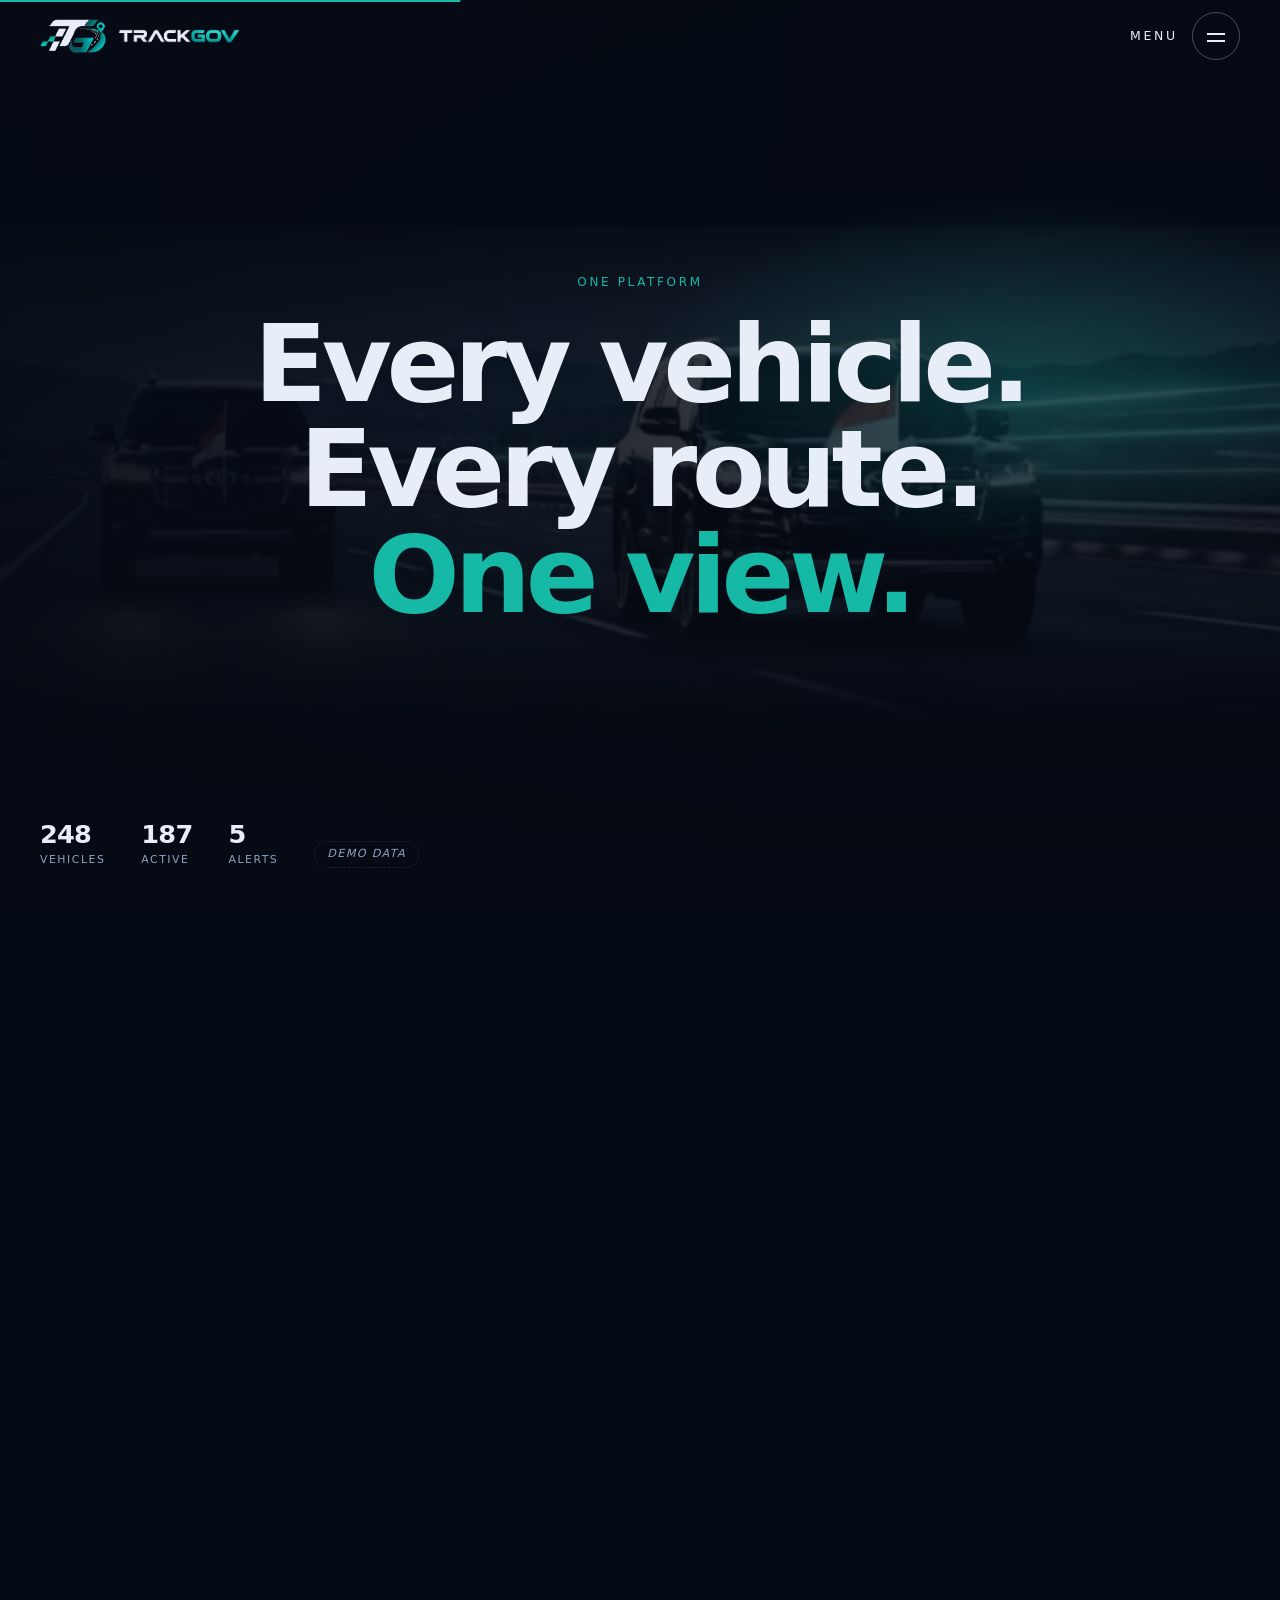
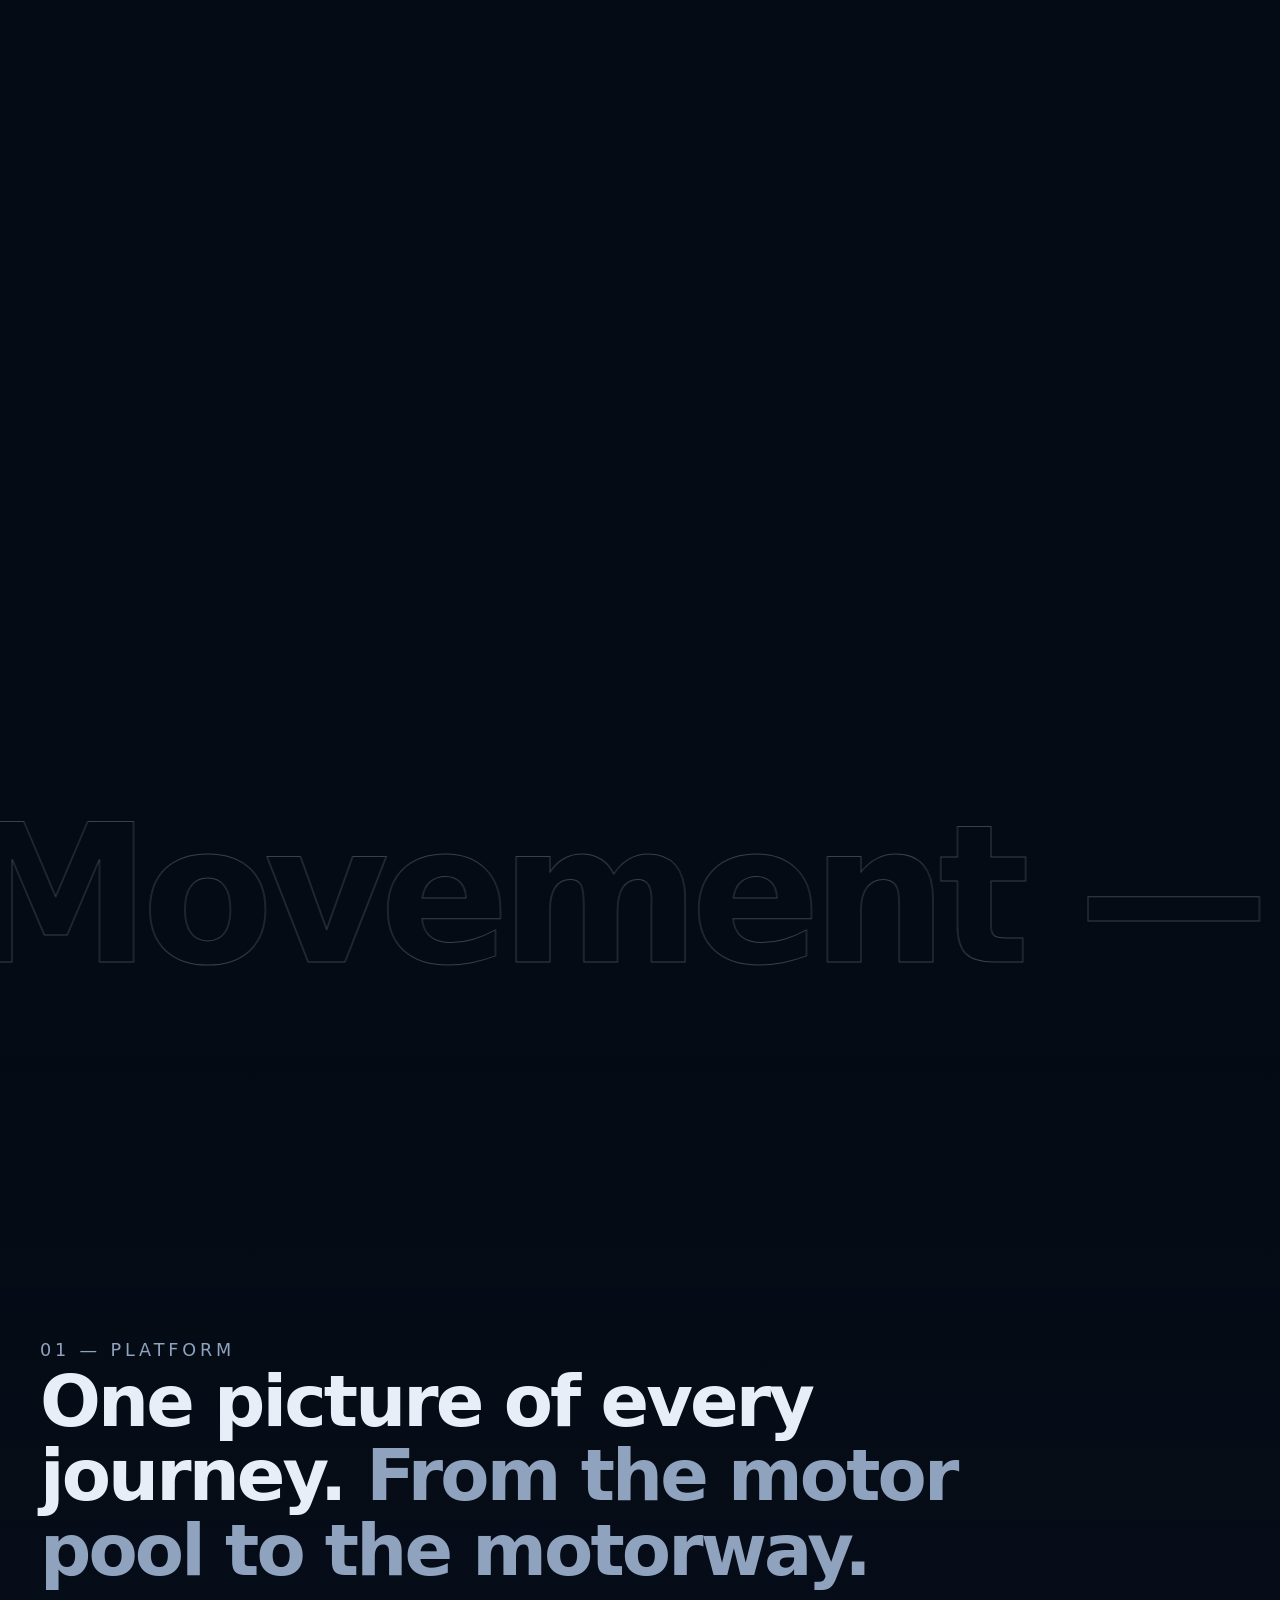
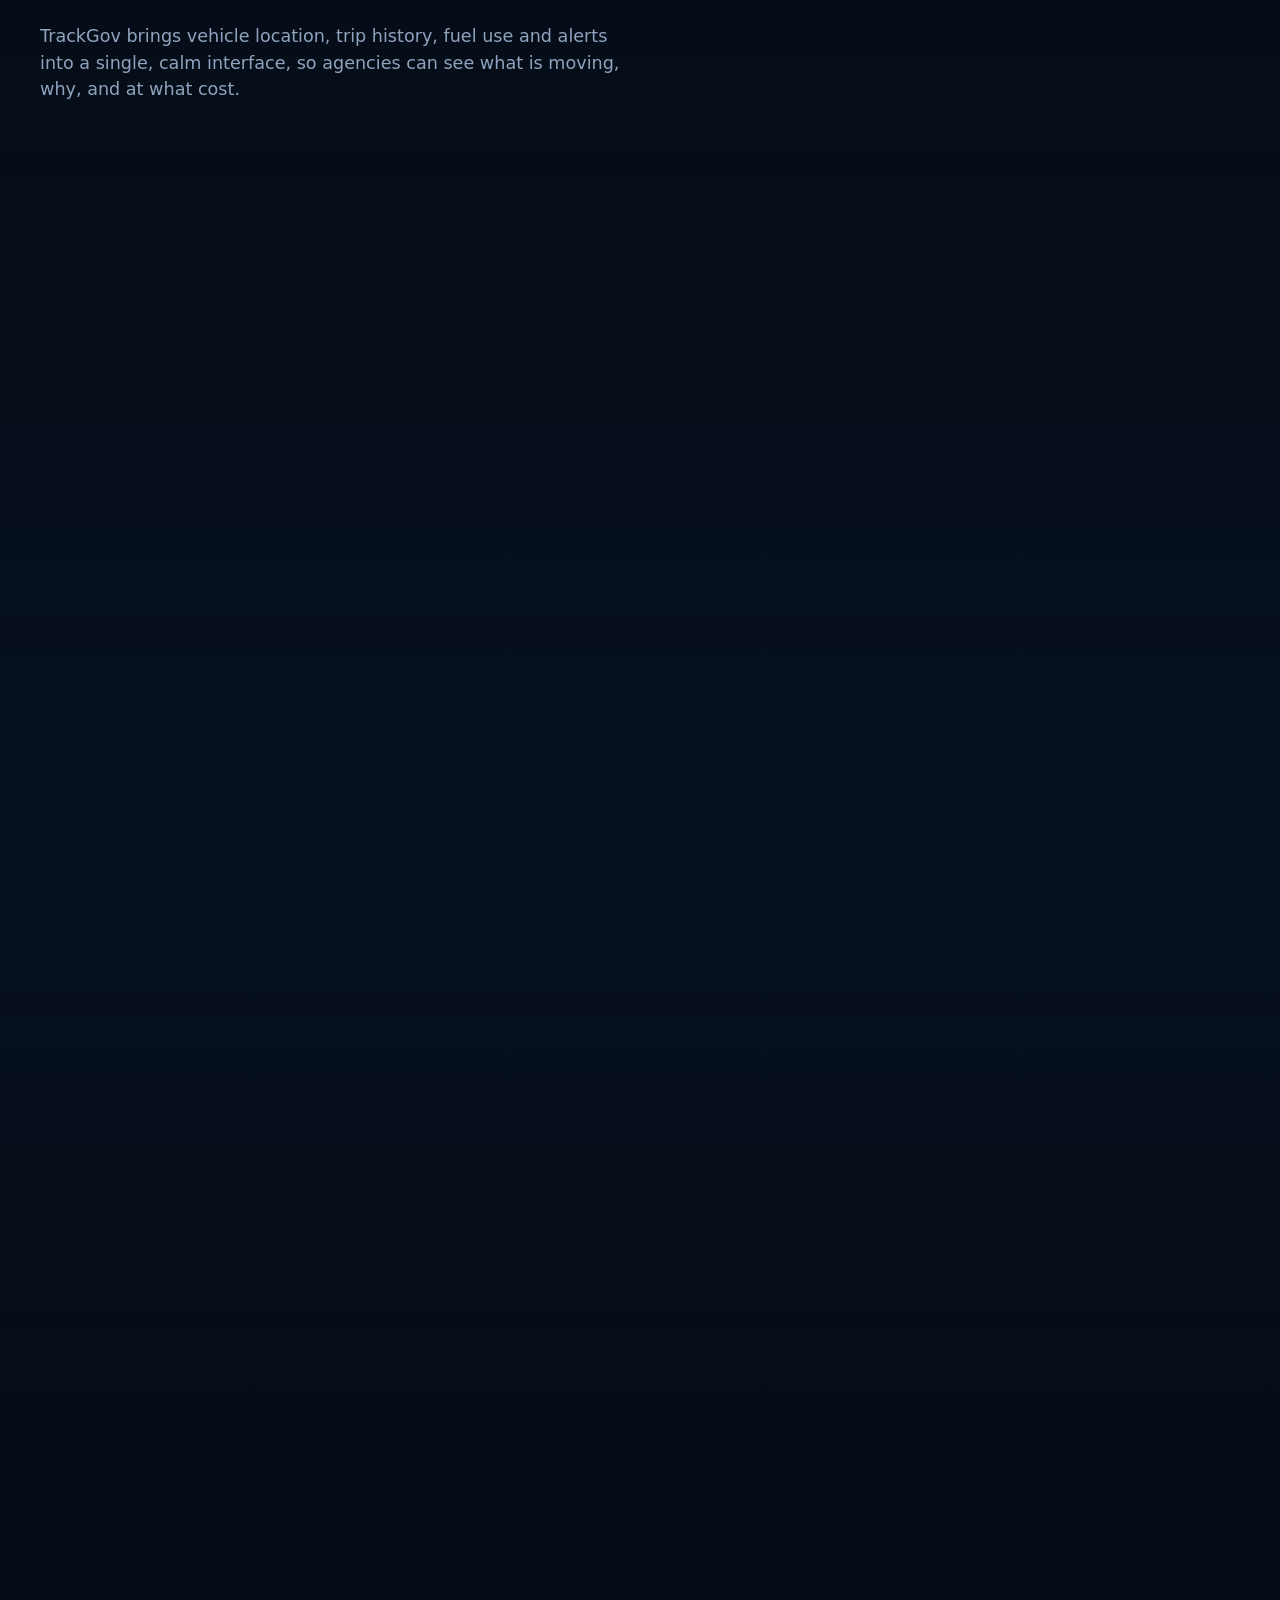
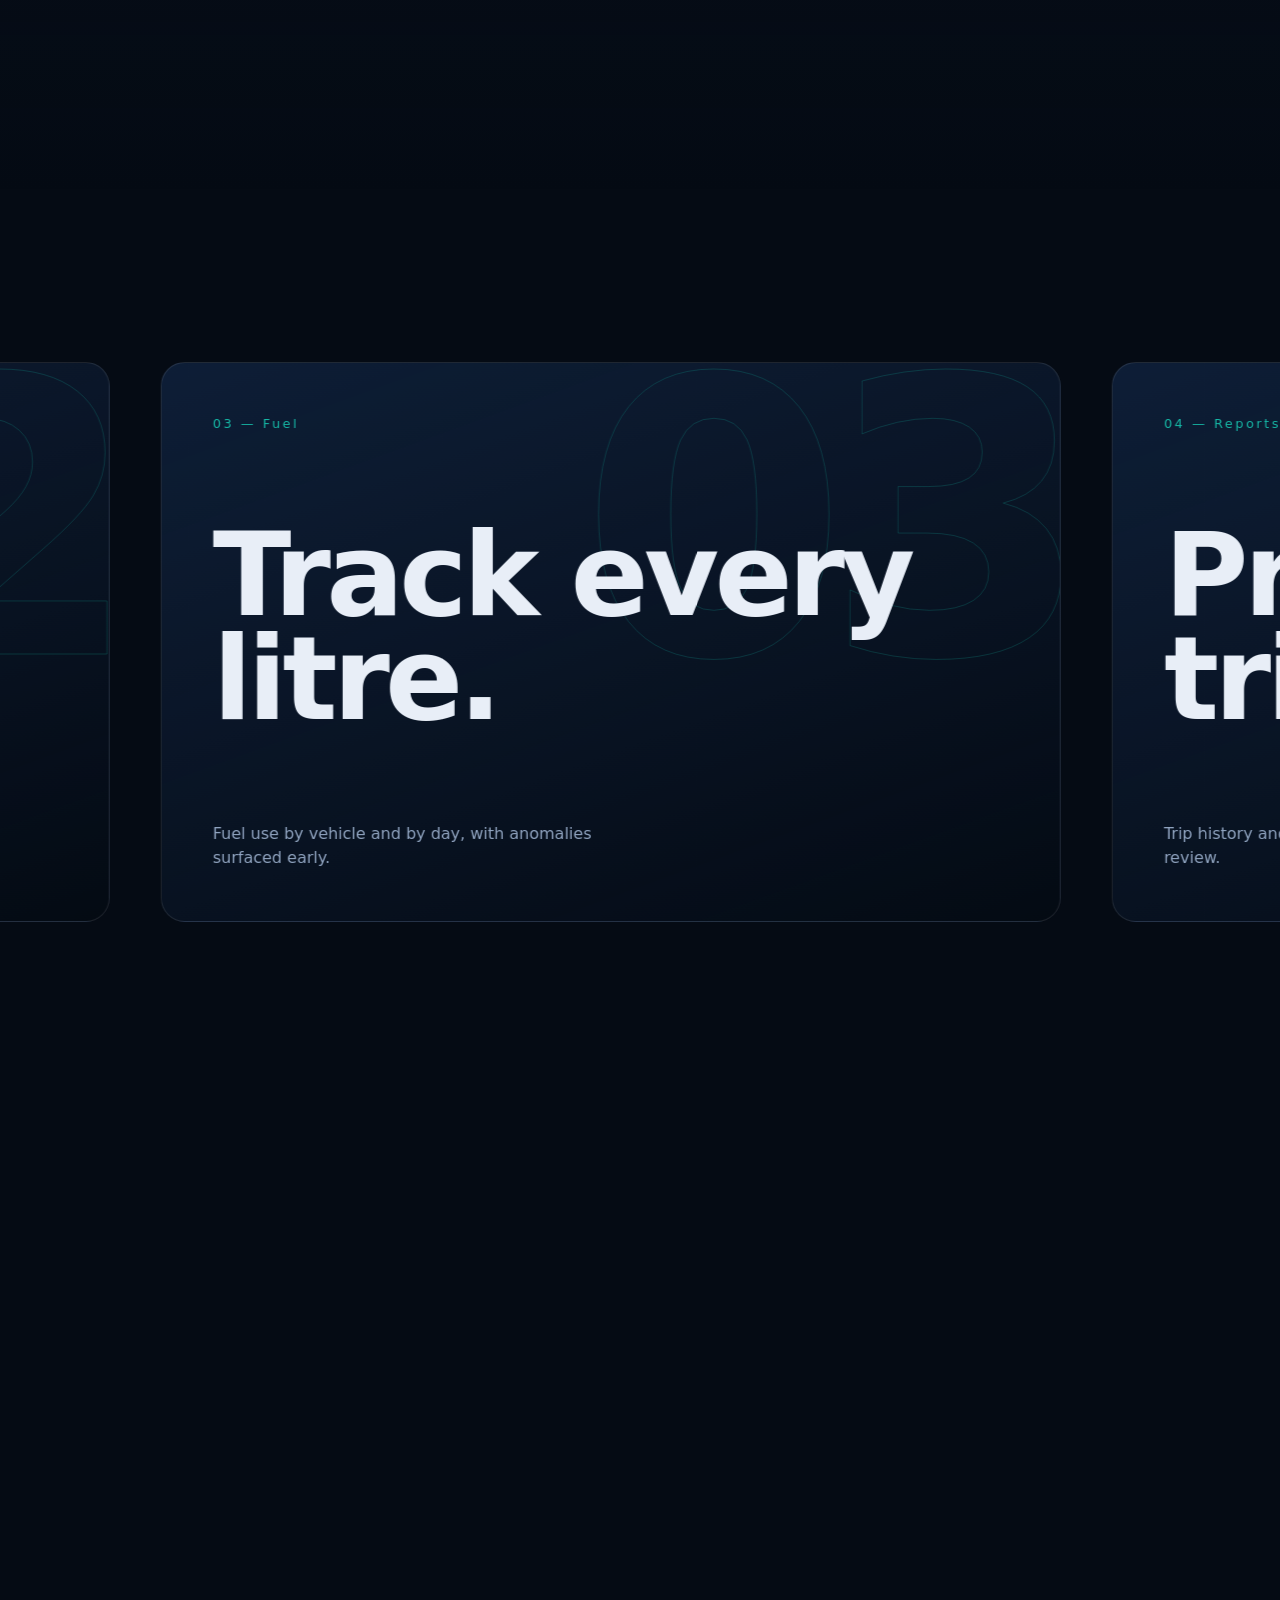
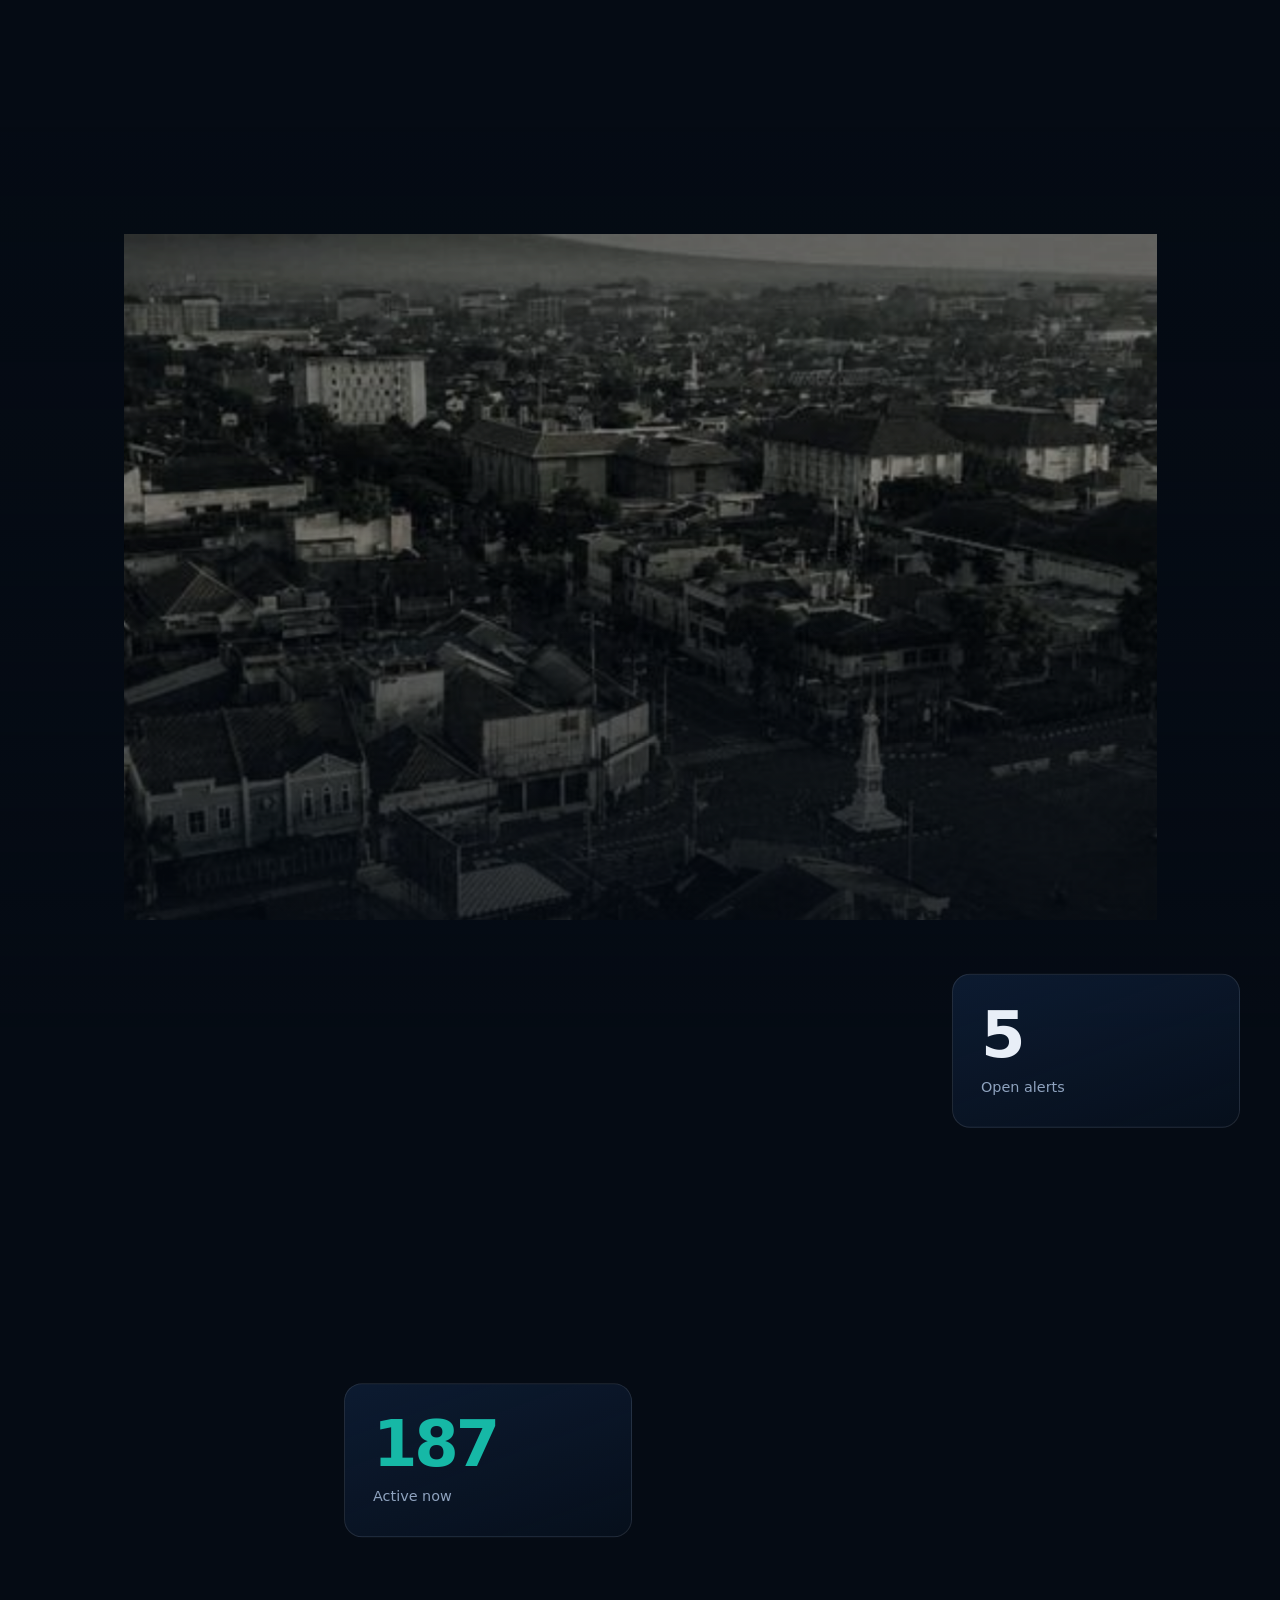
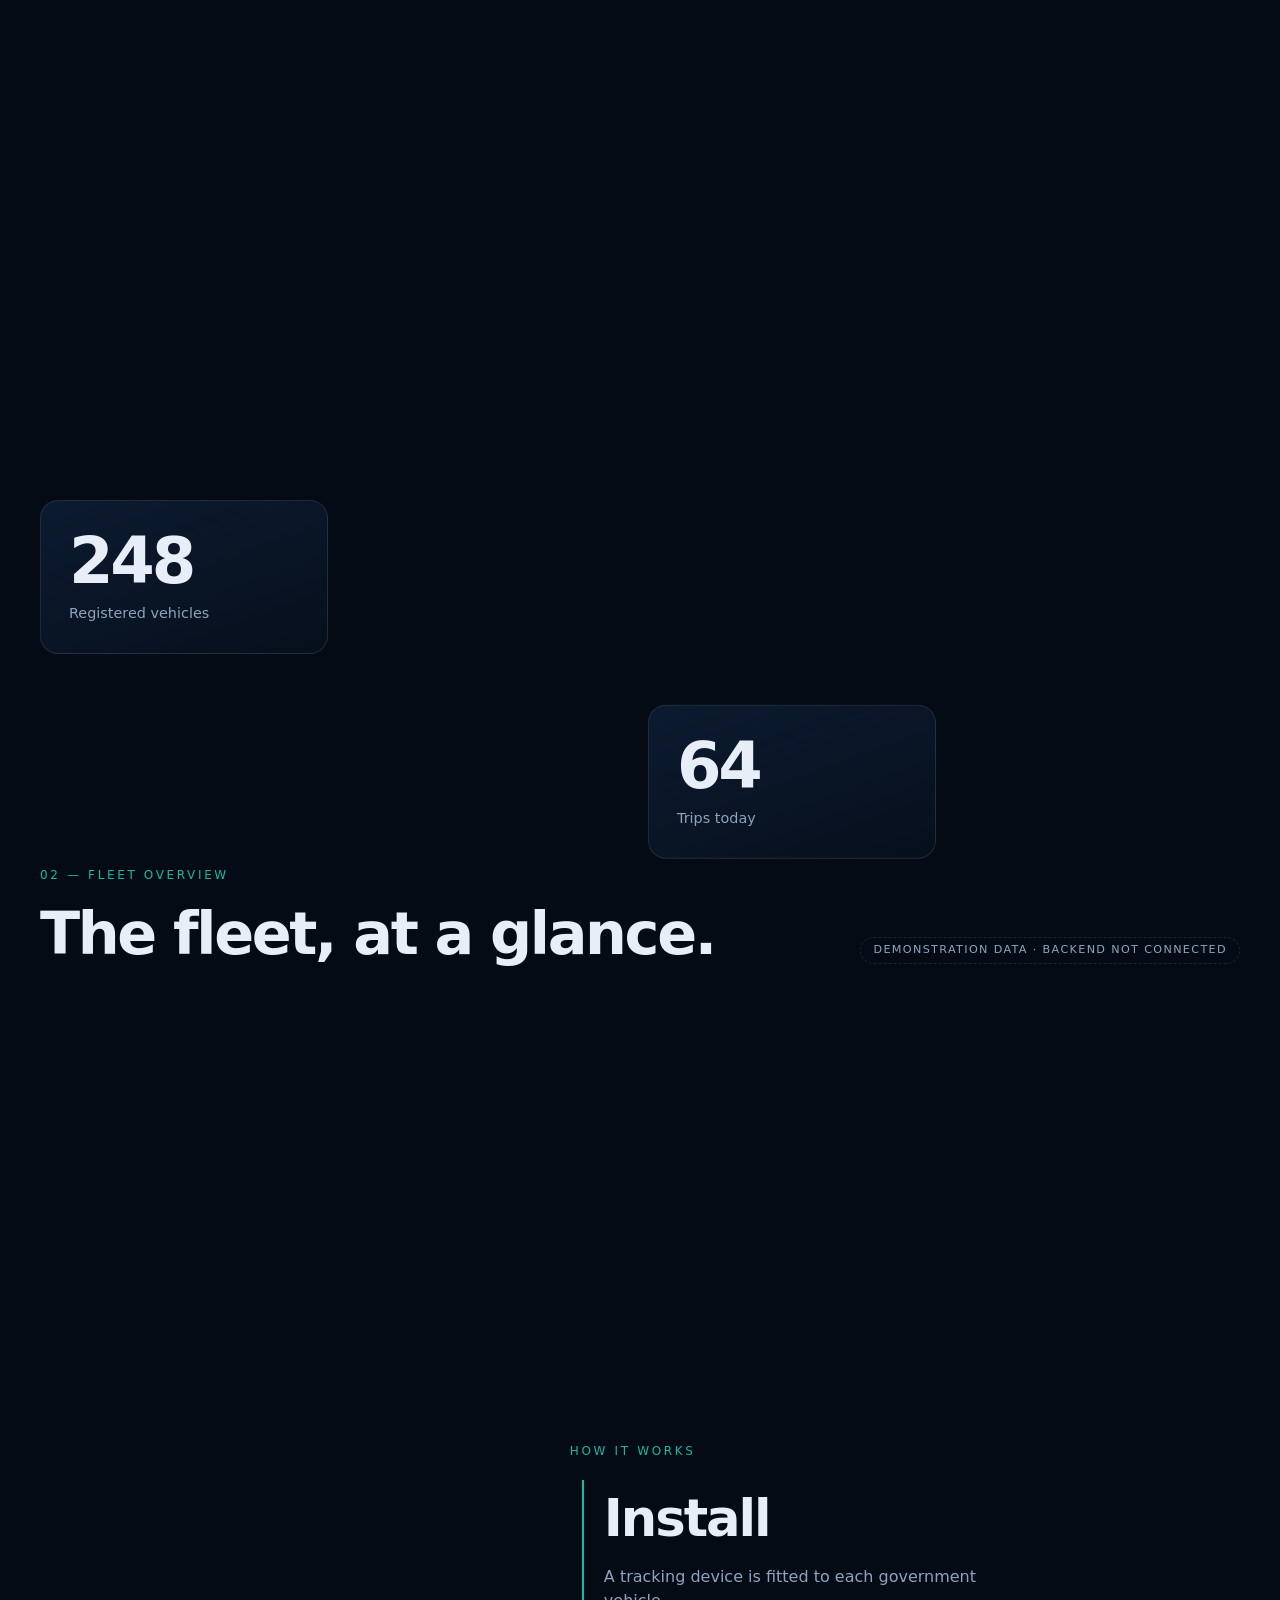
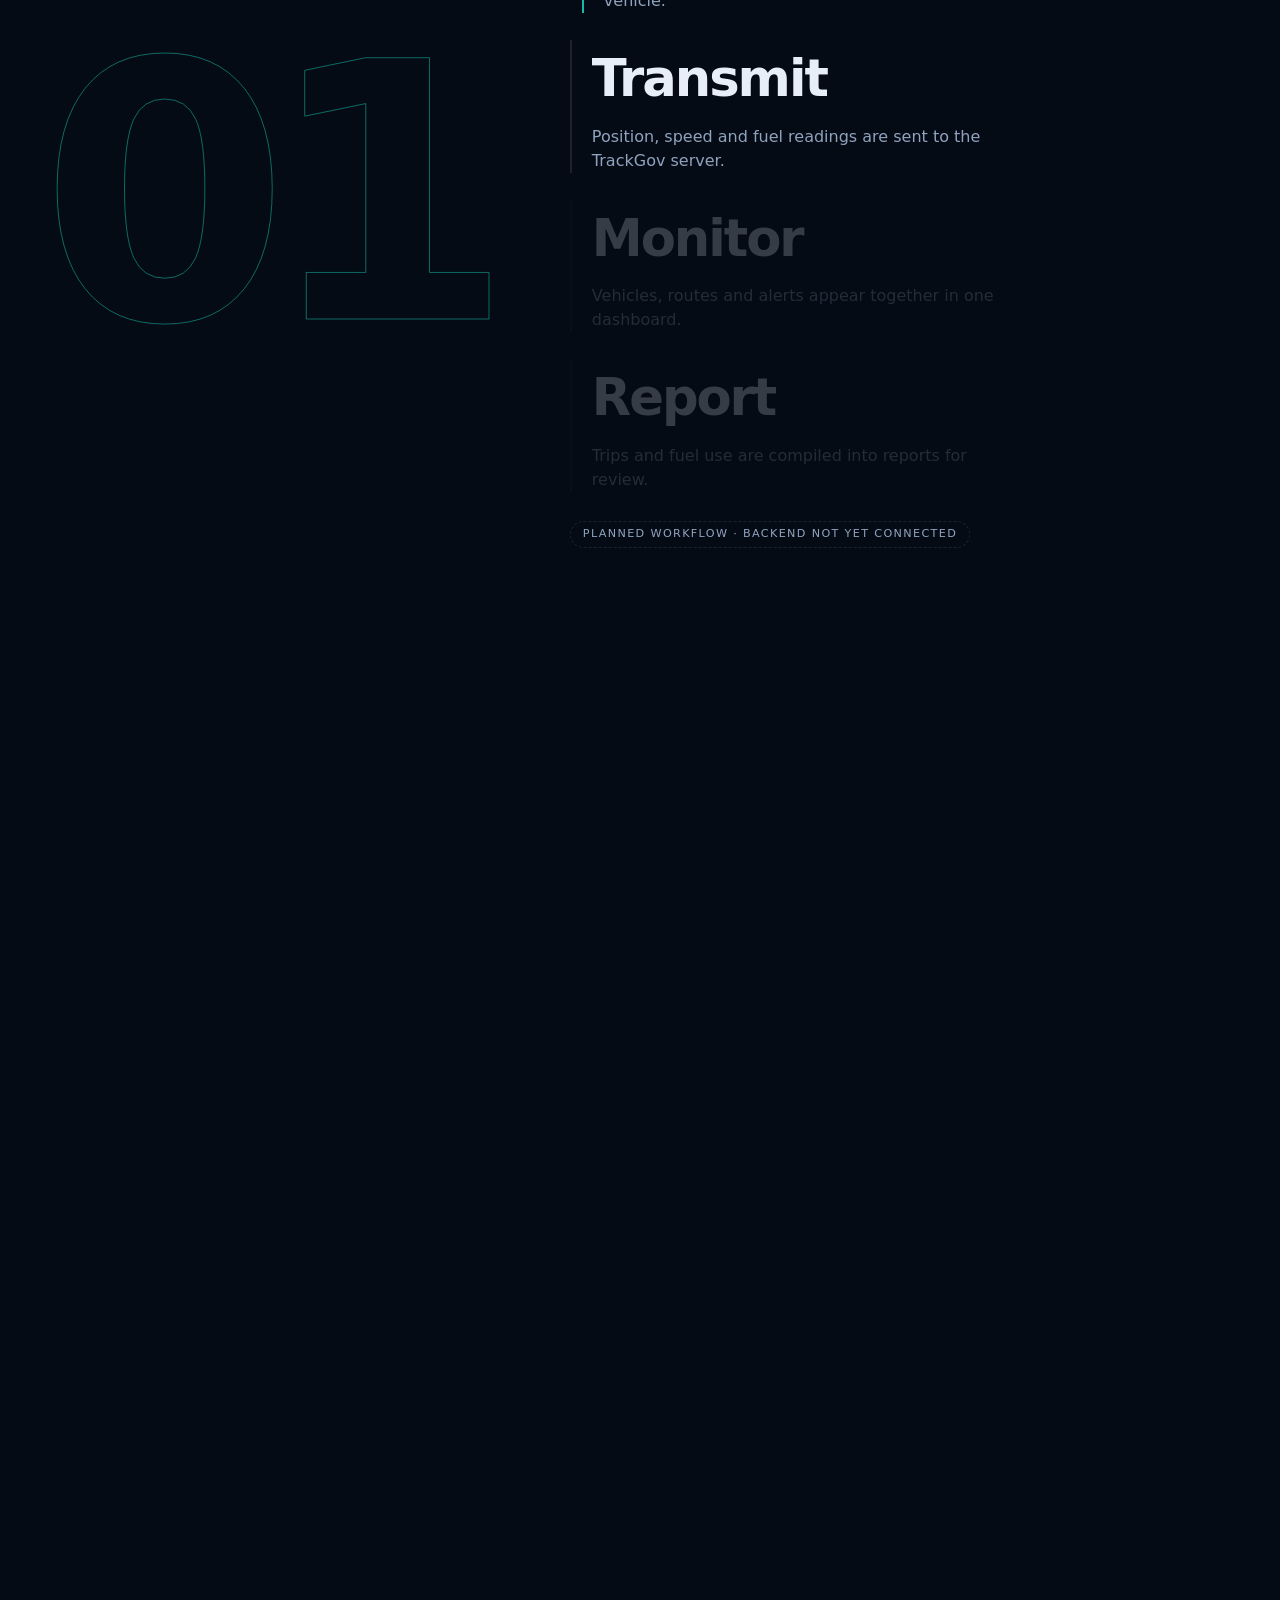
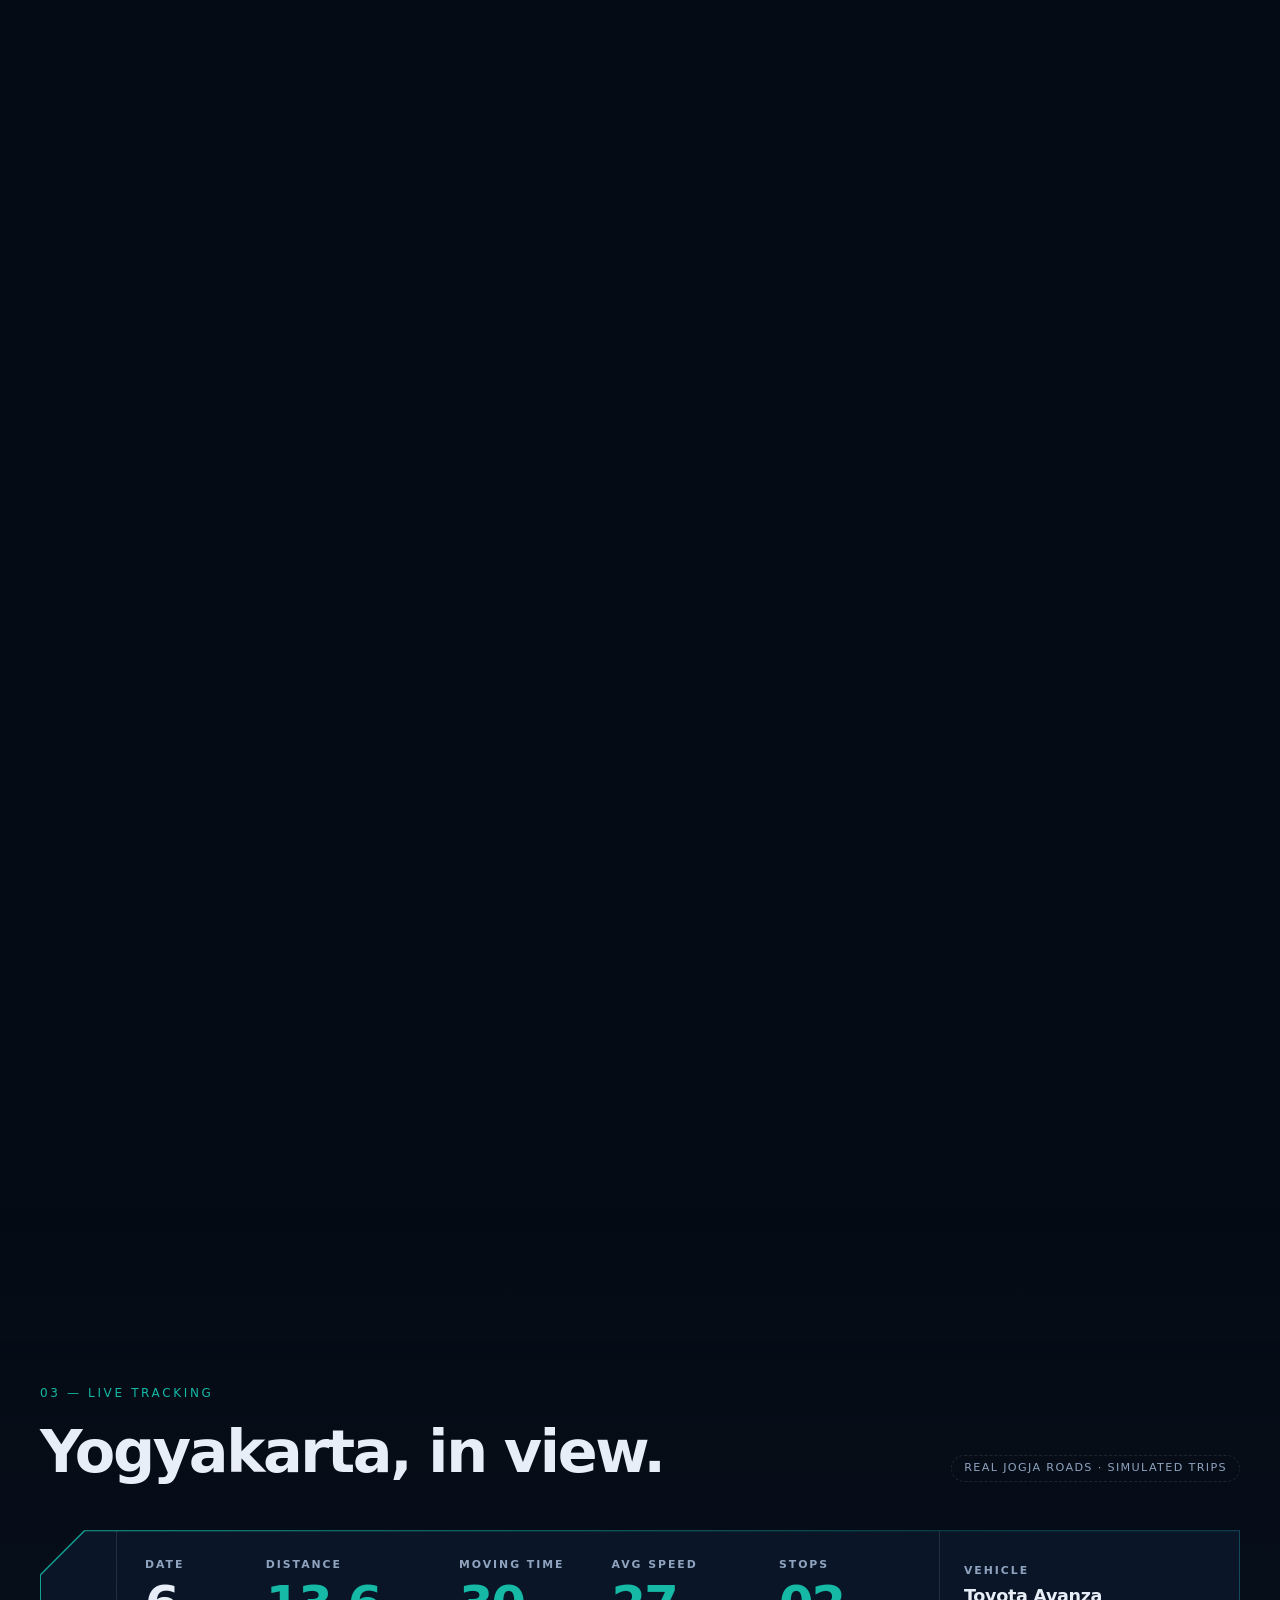
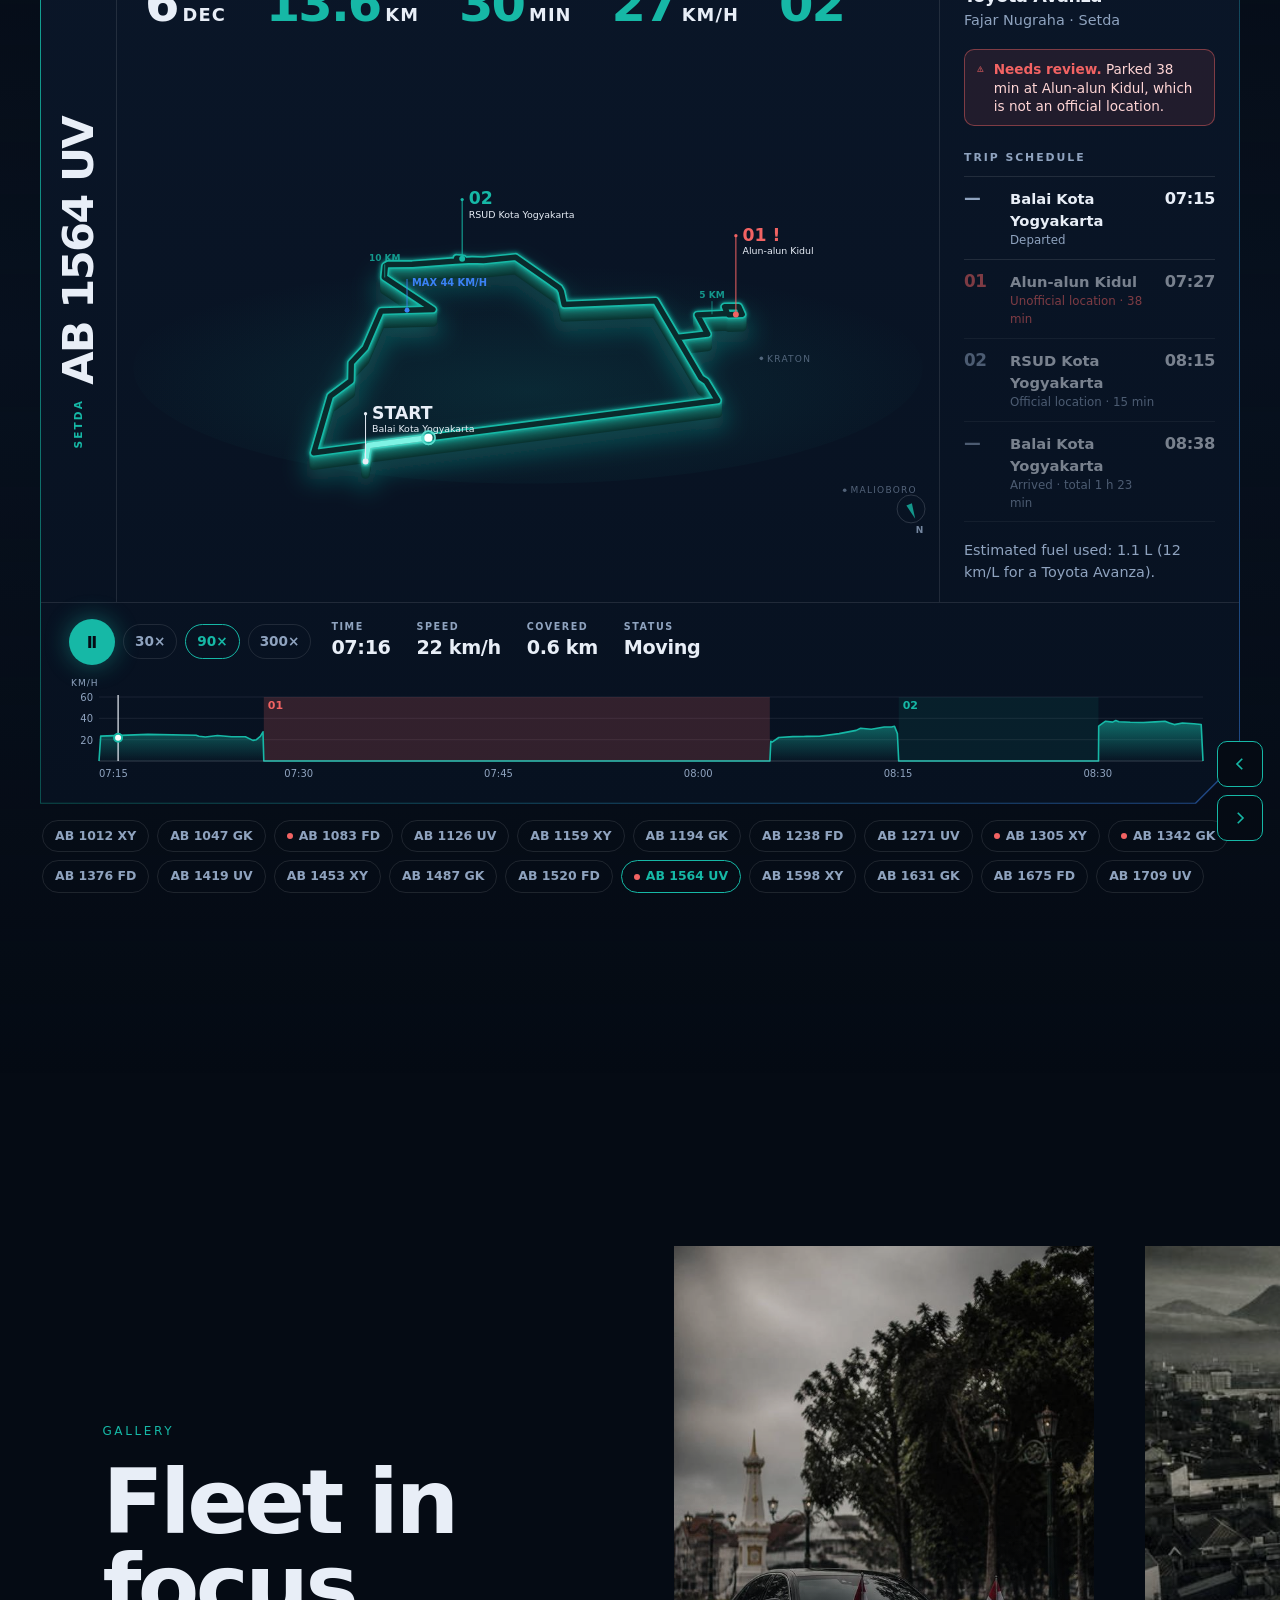
==== commit 96268e15: "Rewrite trip track in plain style and move trip simulation to simulation.js - js/simulation.js build" ====
--- a/index.html
+++ b/index.html
@@ -683,6 +683,7 @@
     <script src="js/data/places.js"></script>
     <script src="js/data/vehicles.js"></script>
     <script src="js/data/routes.js"></script>
+    <script src="js/simulation.js"></script>
     <script src="js/track.js"></script>
   </body>
 </html>
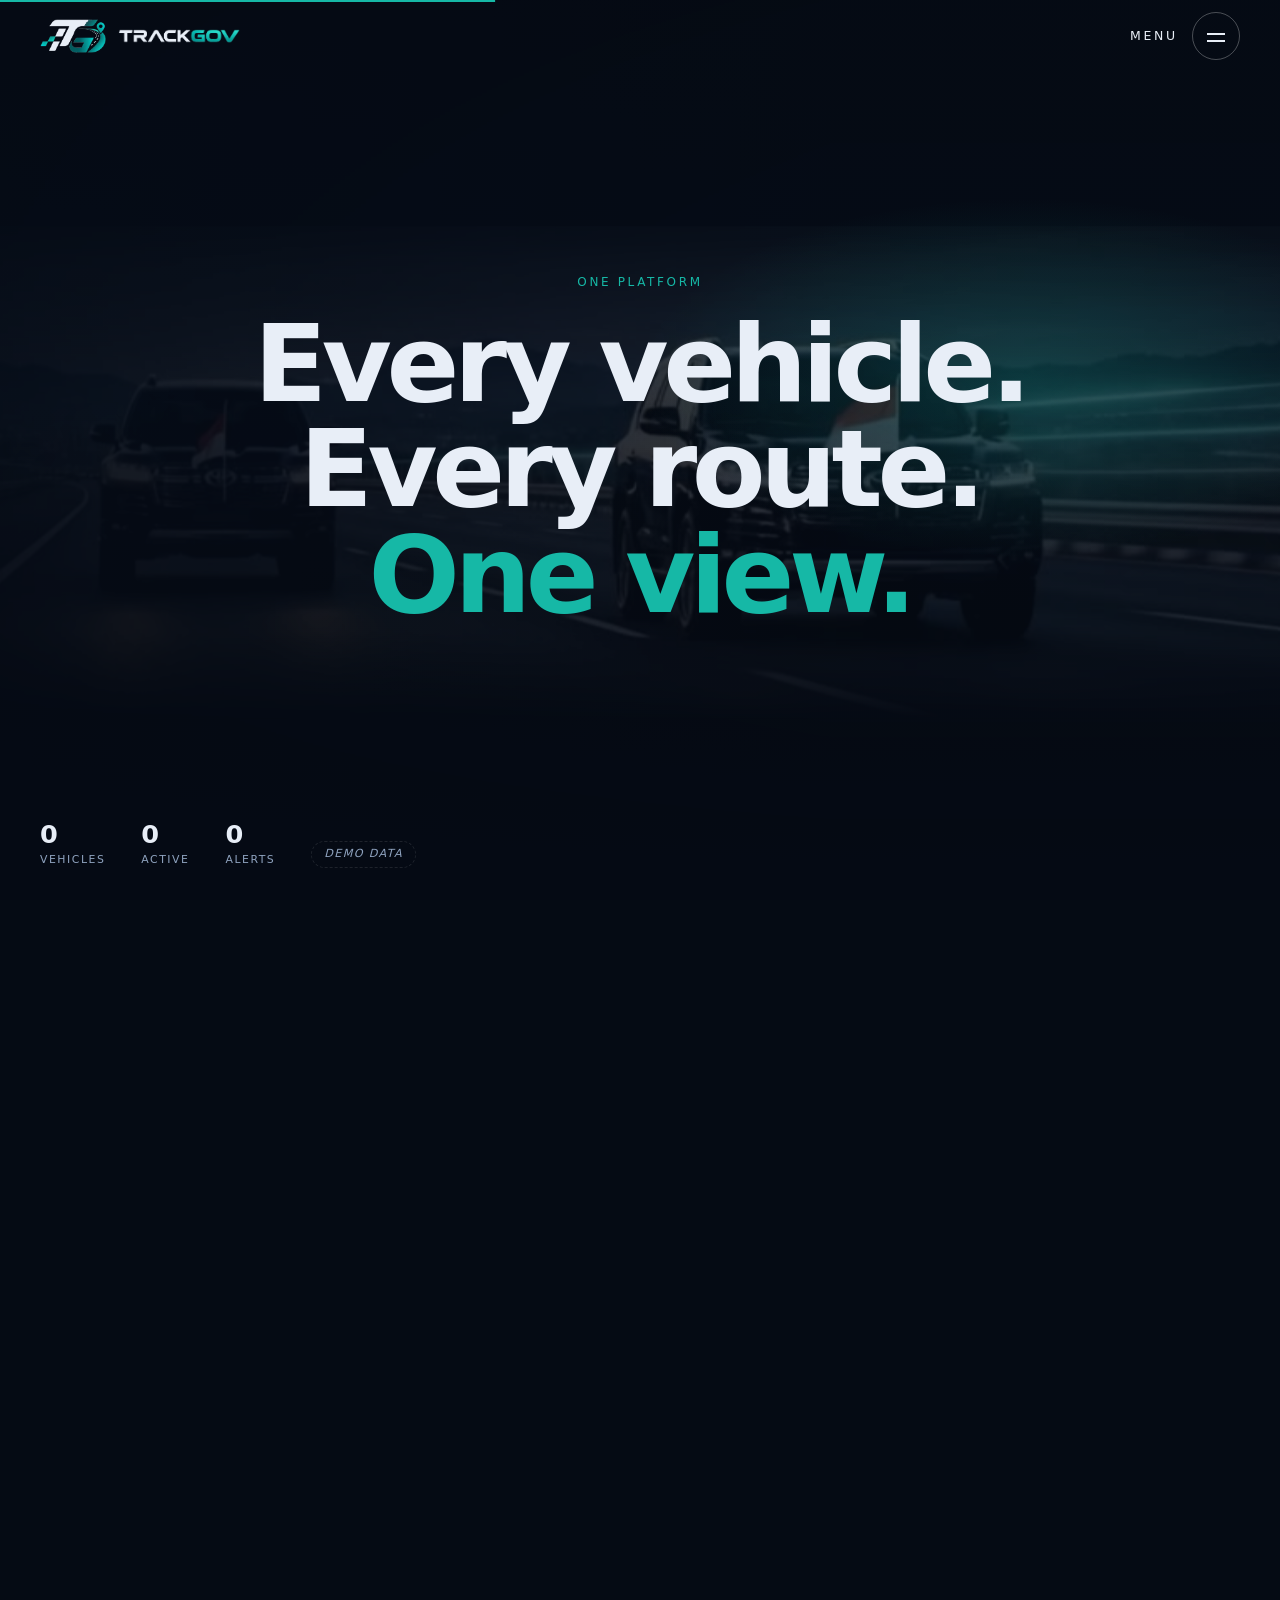
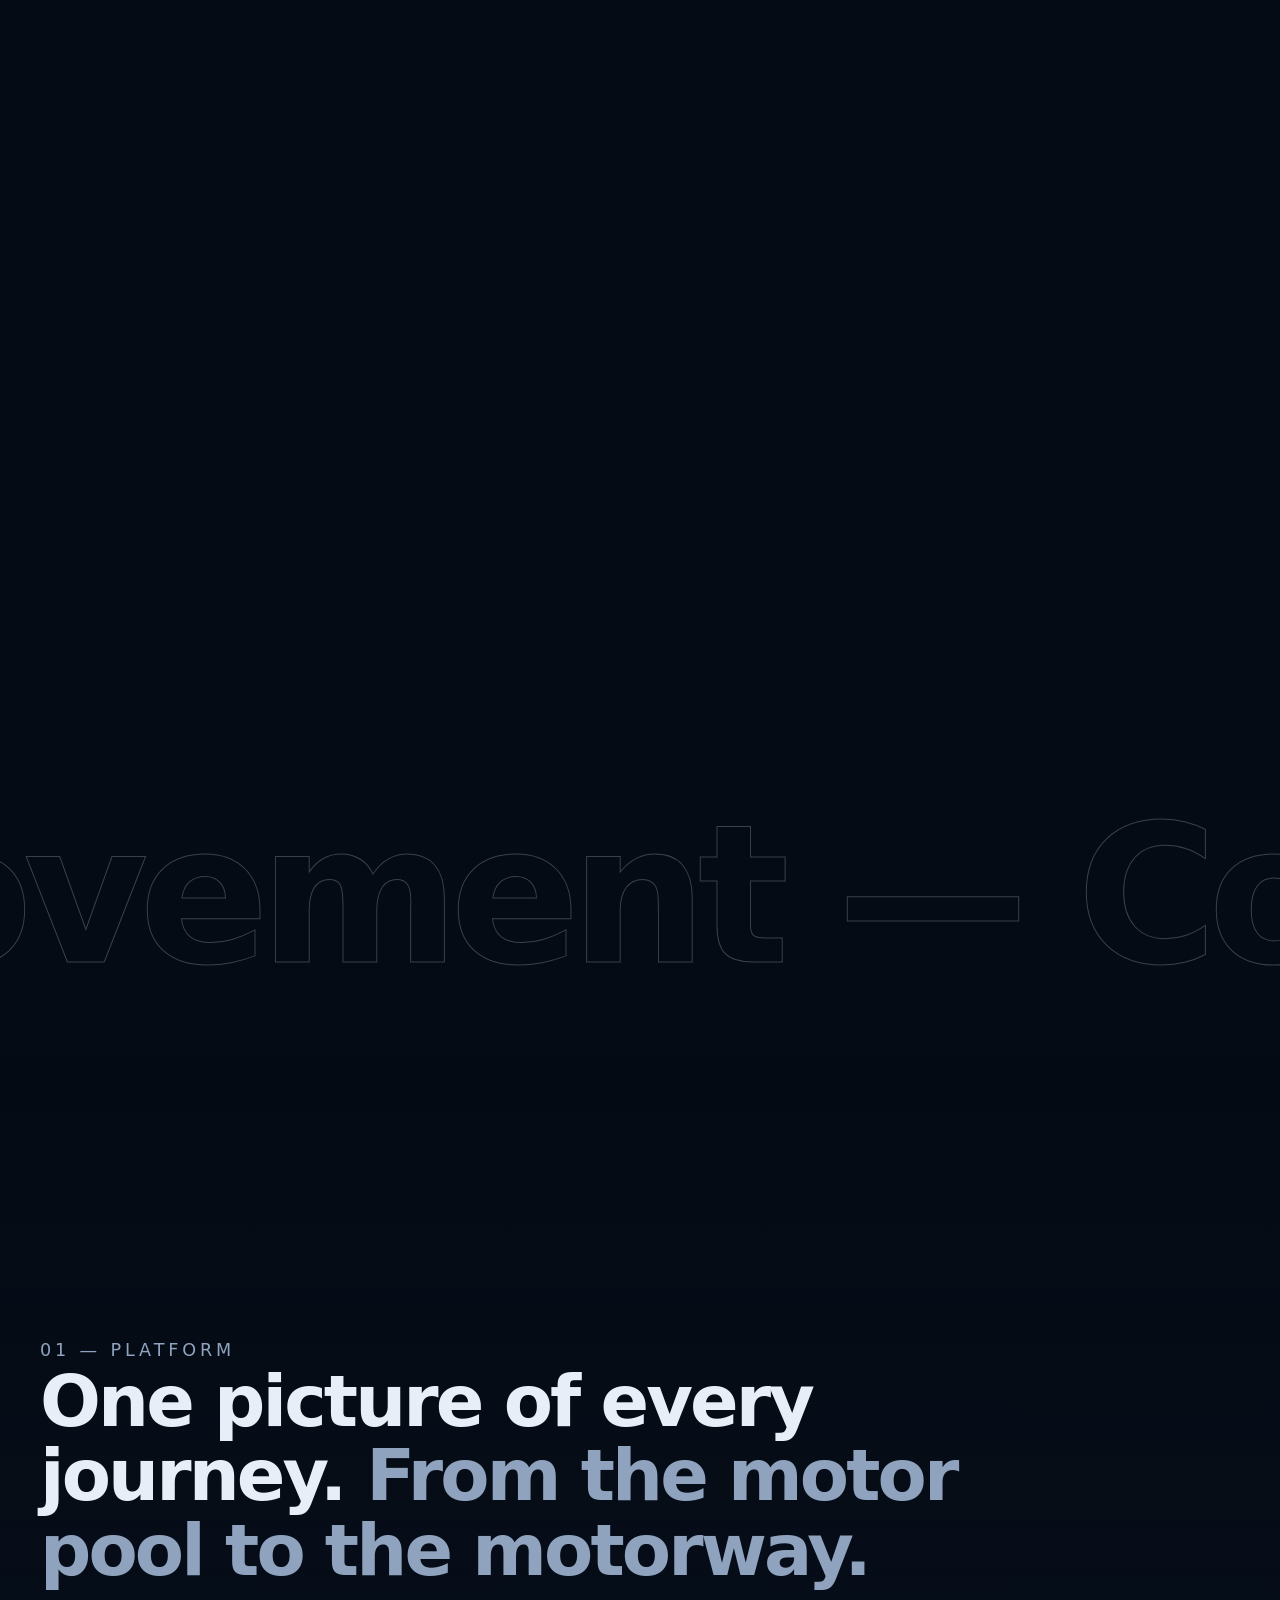
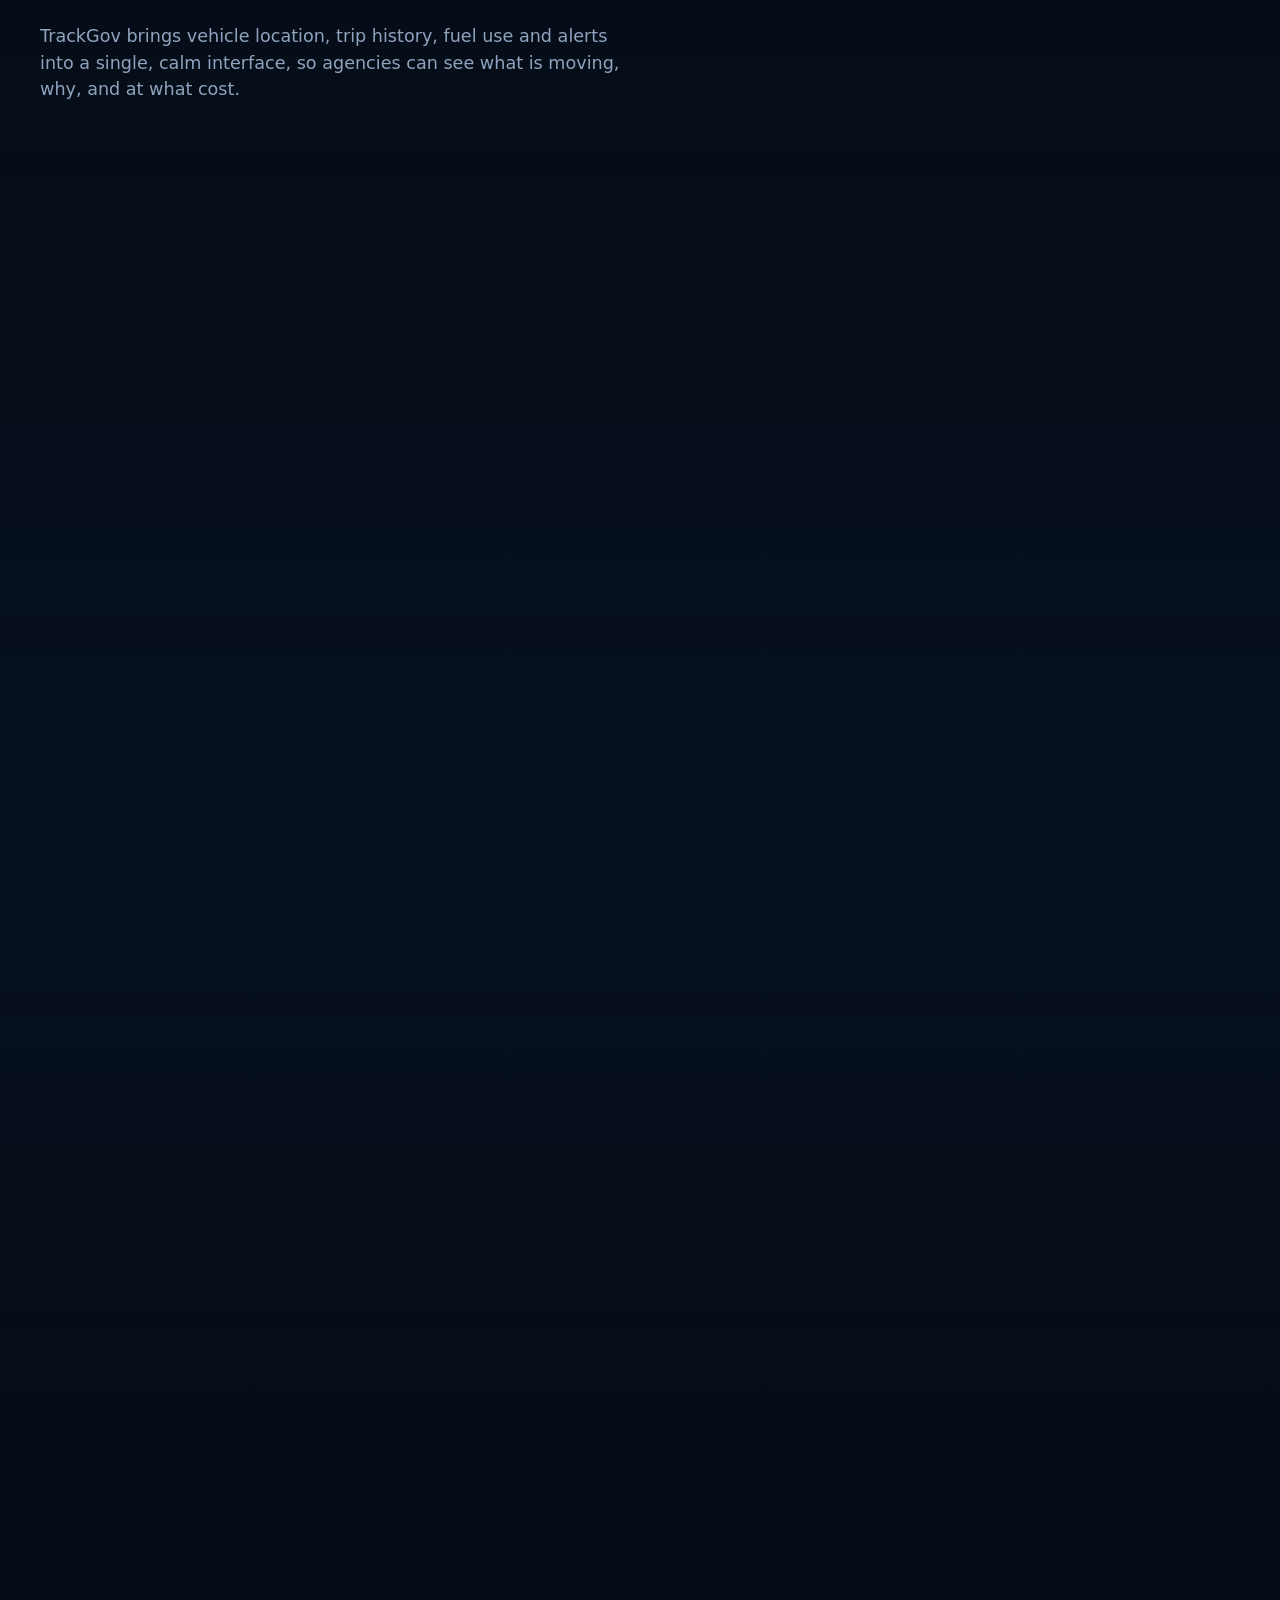
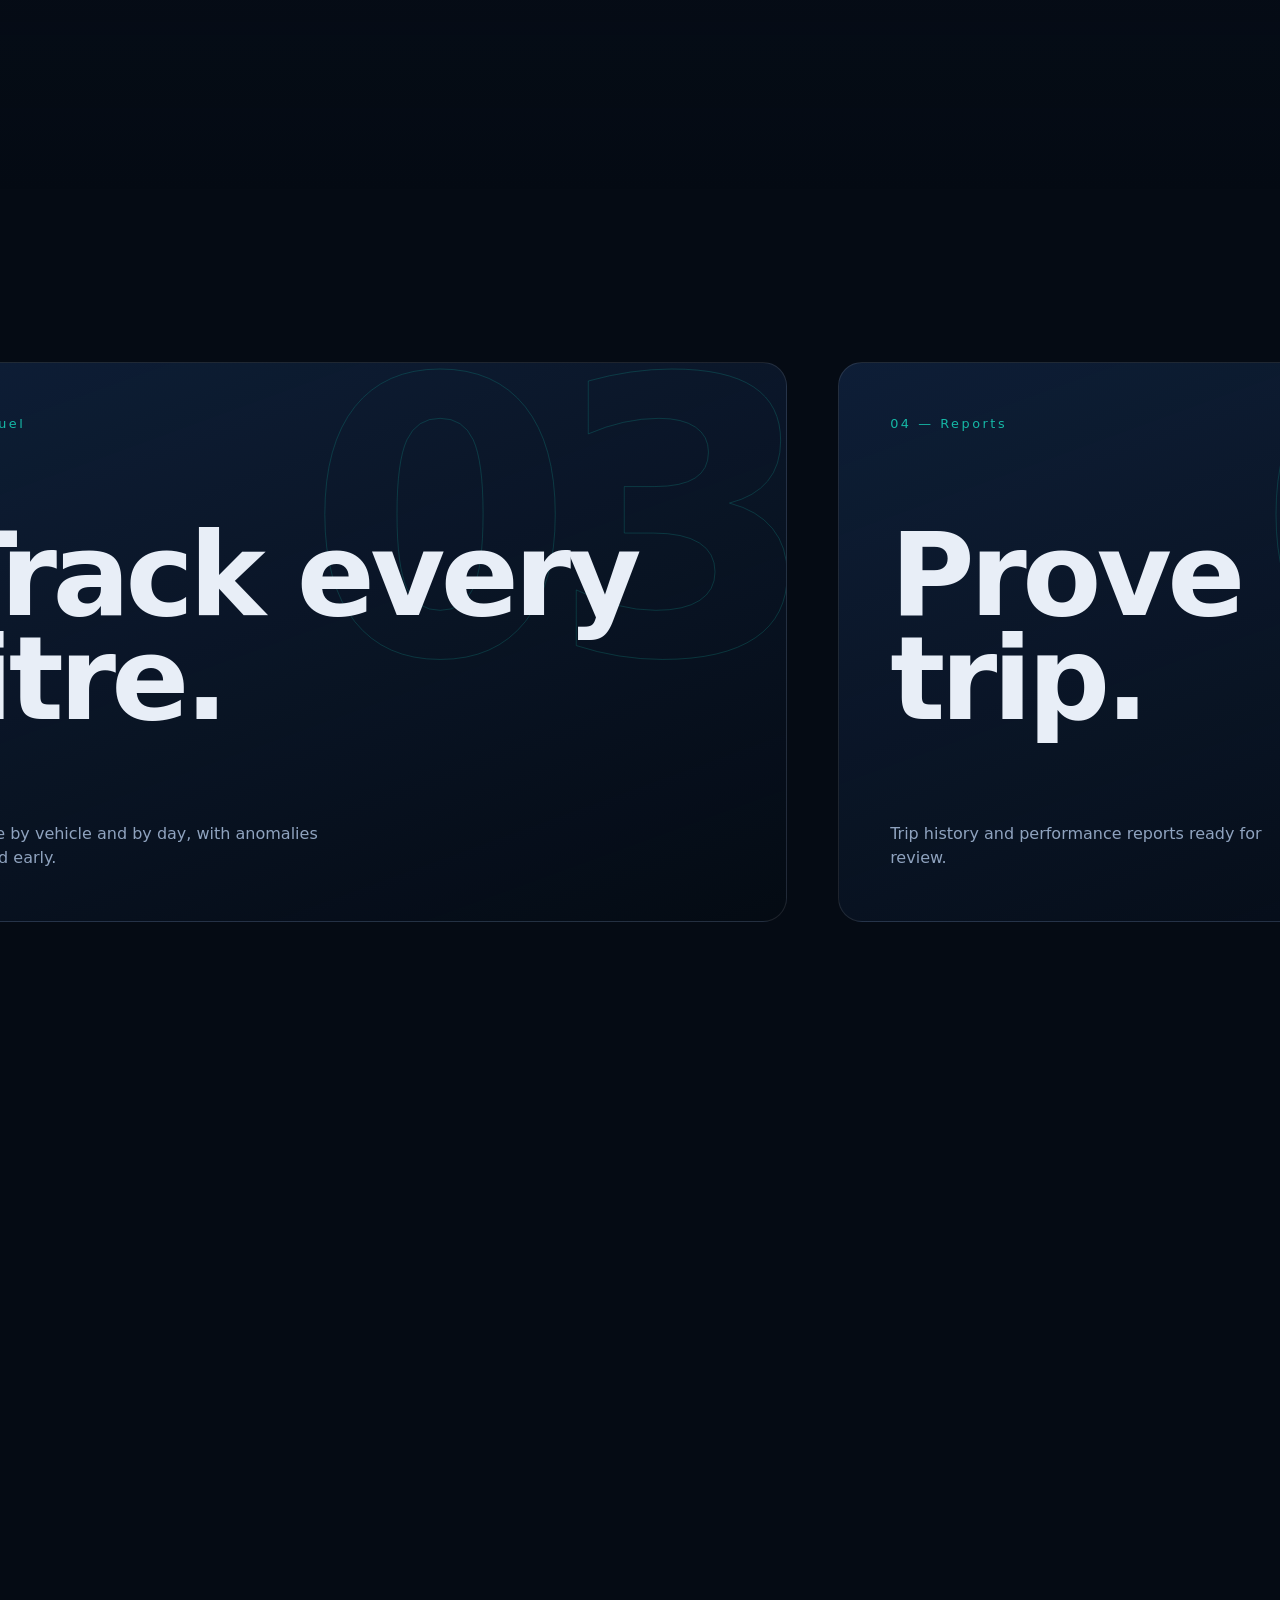
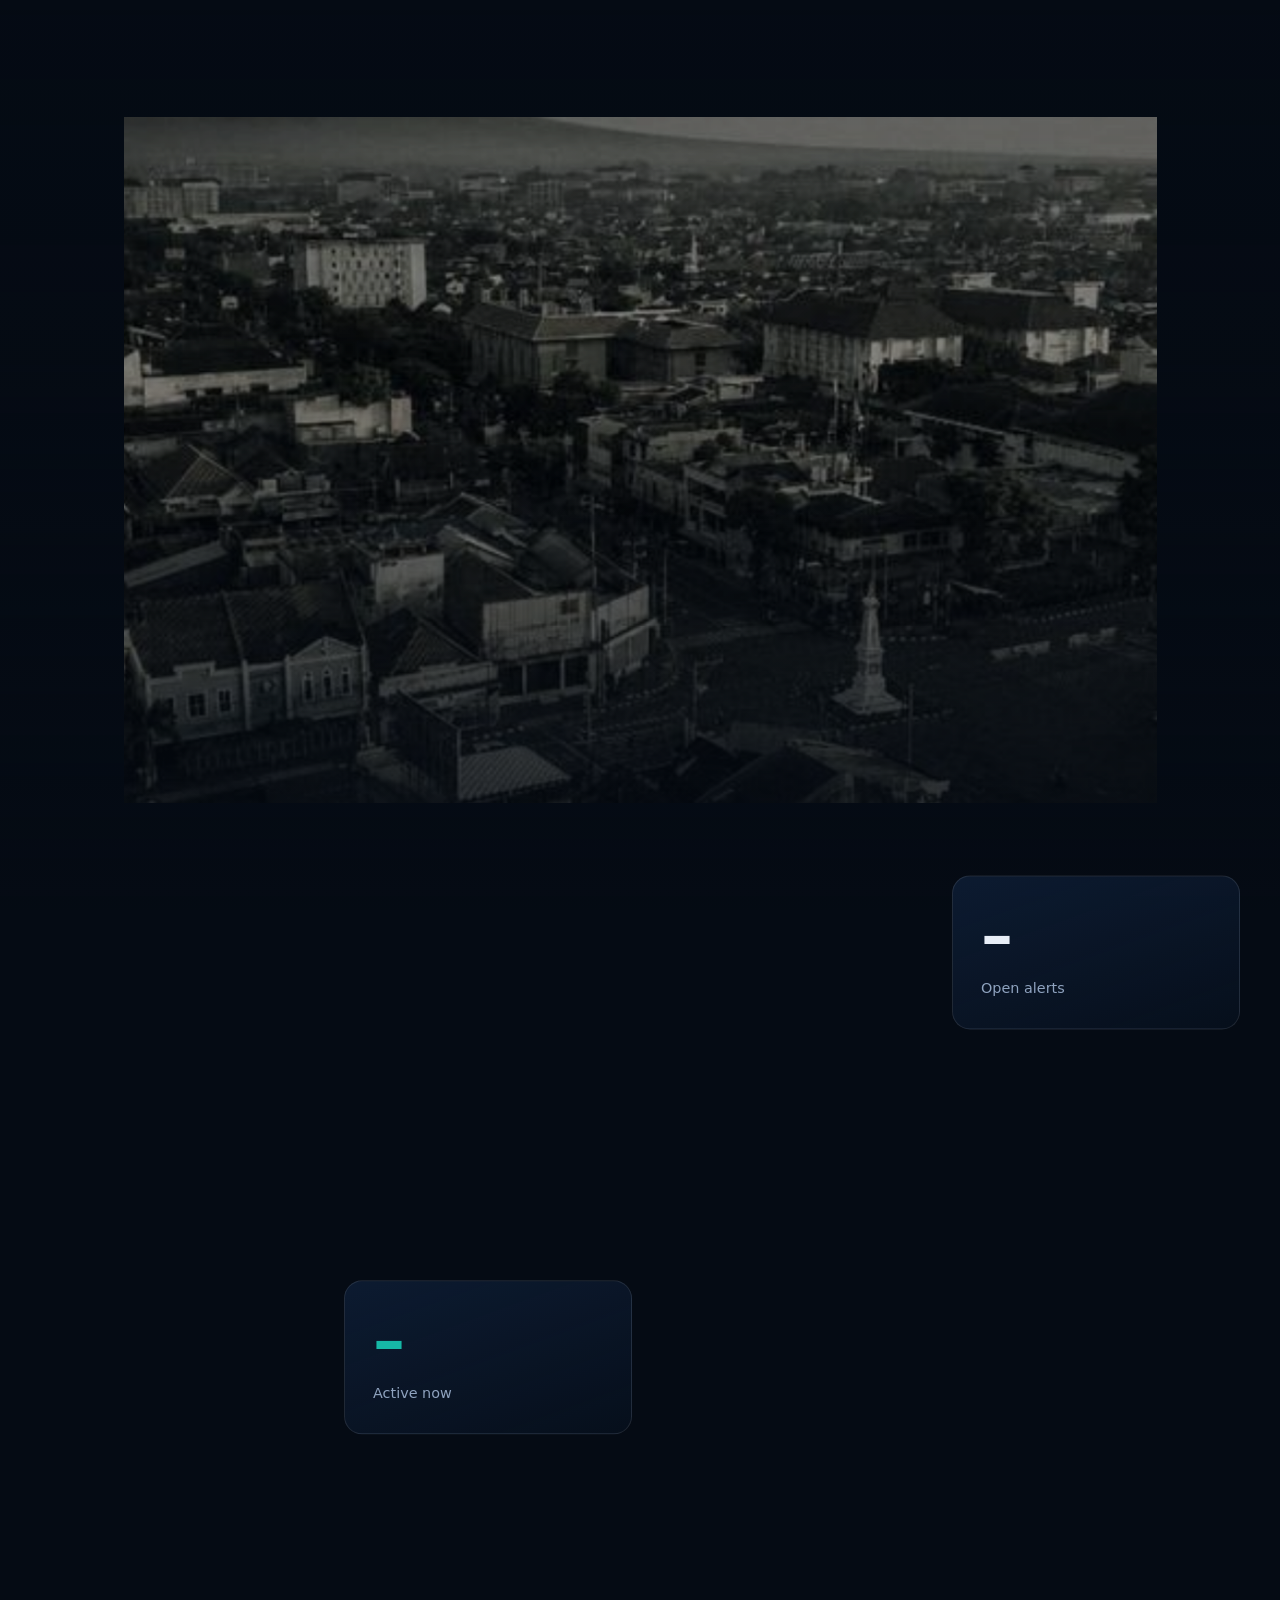
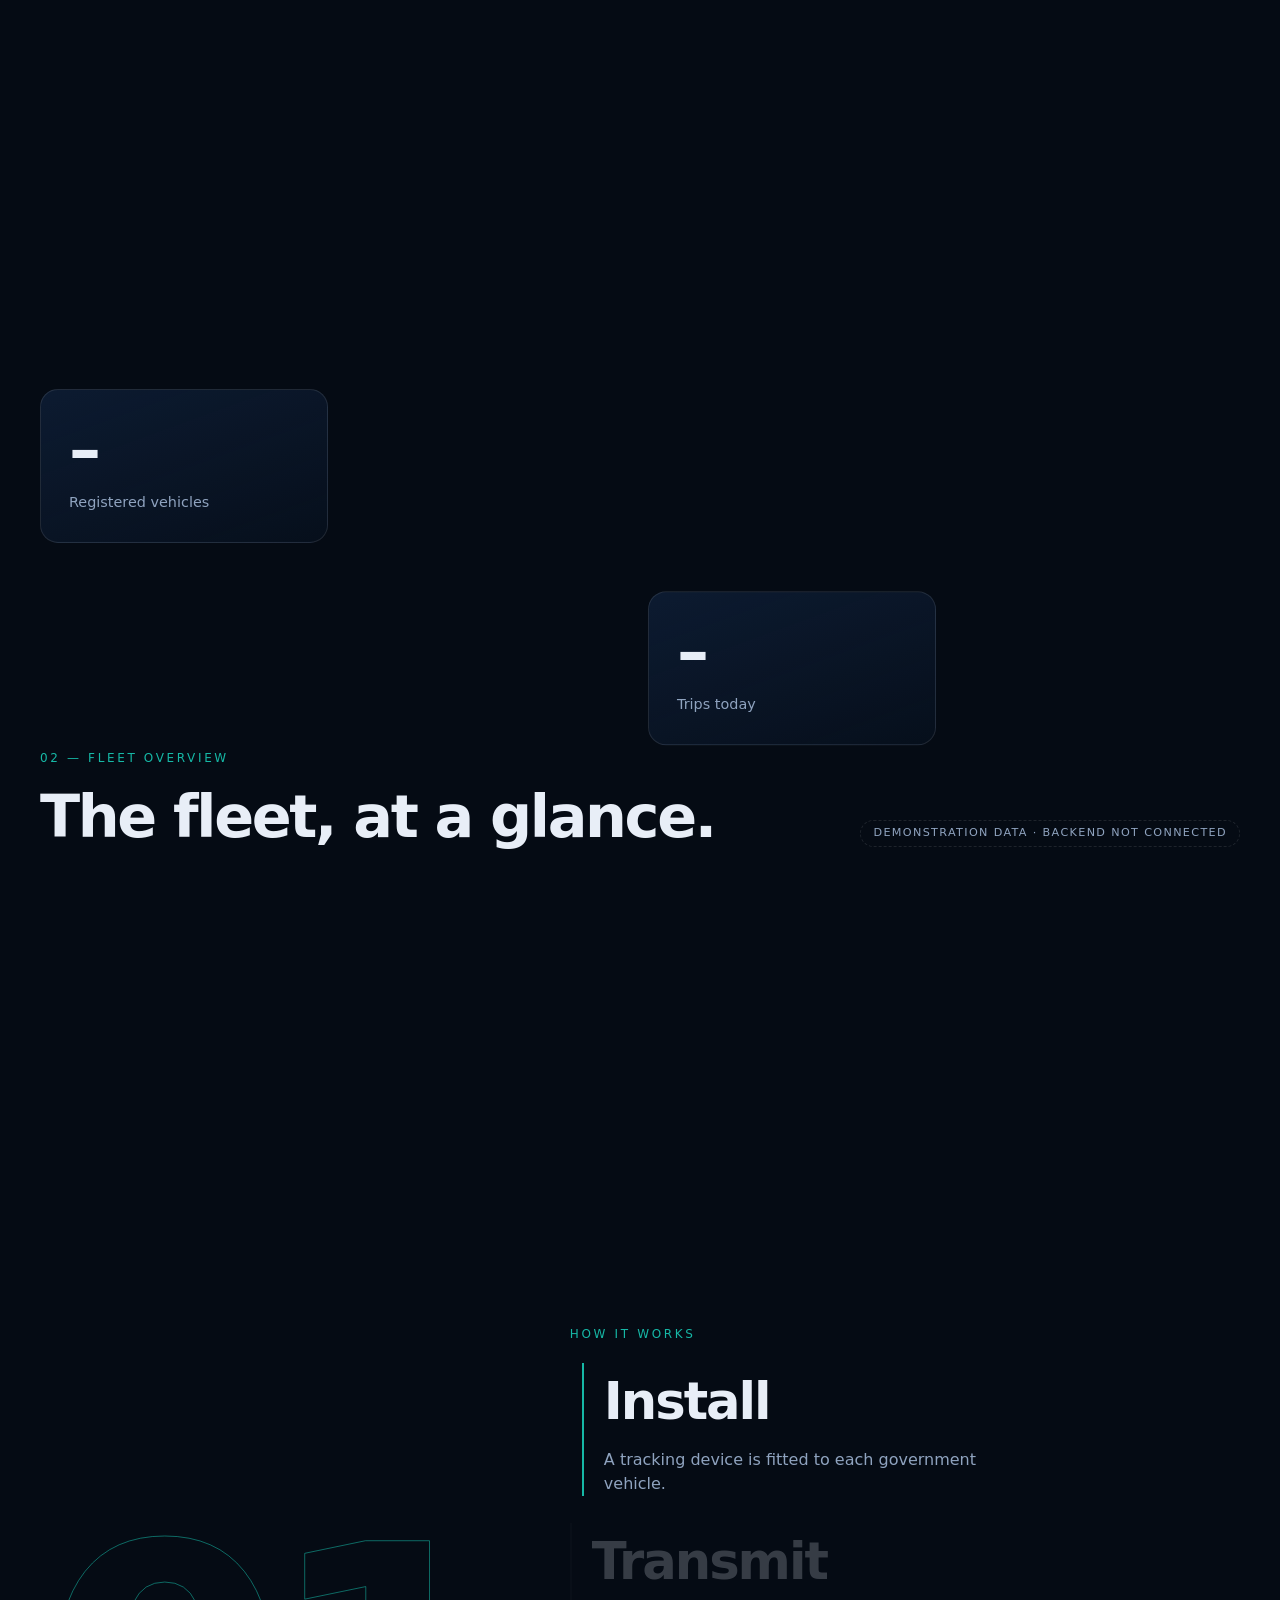
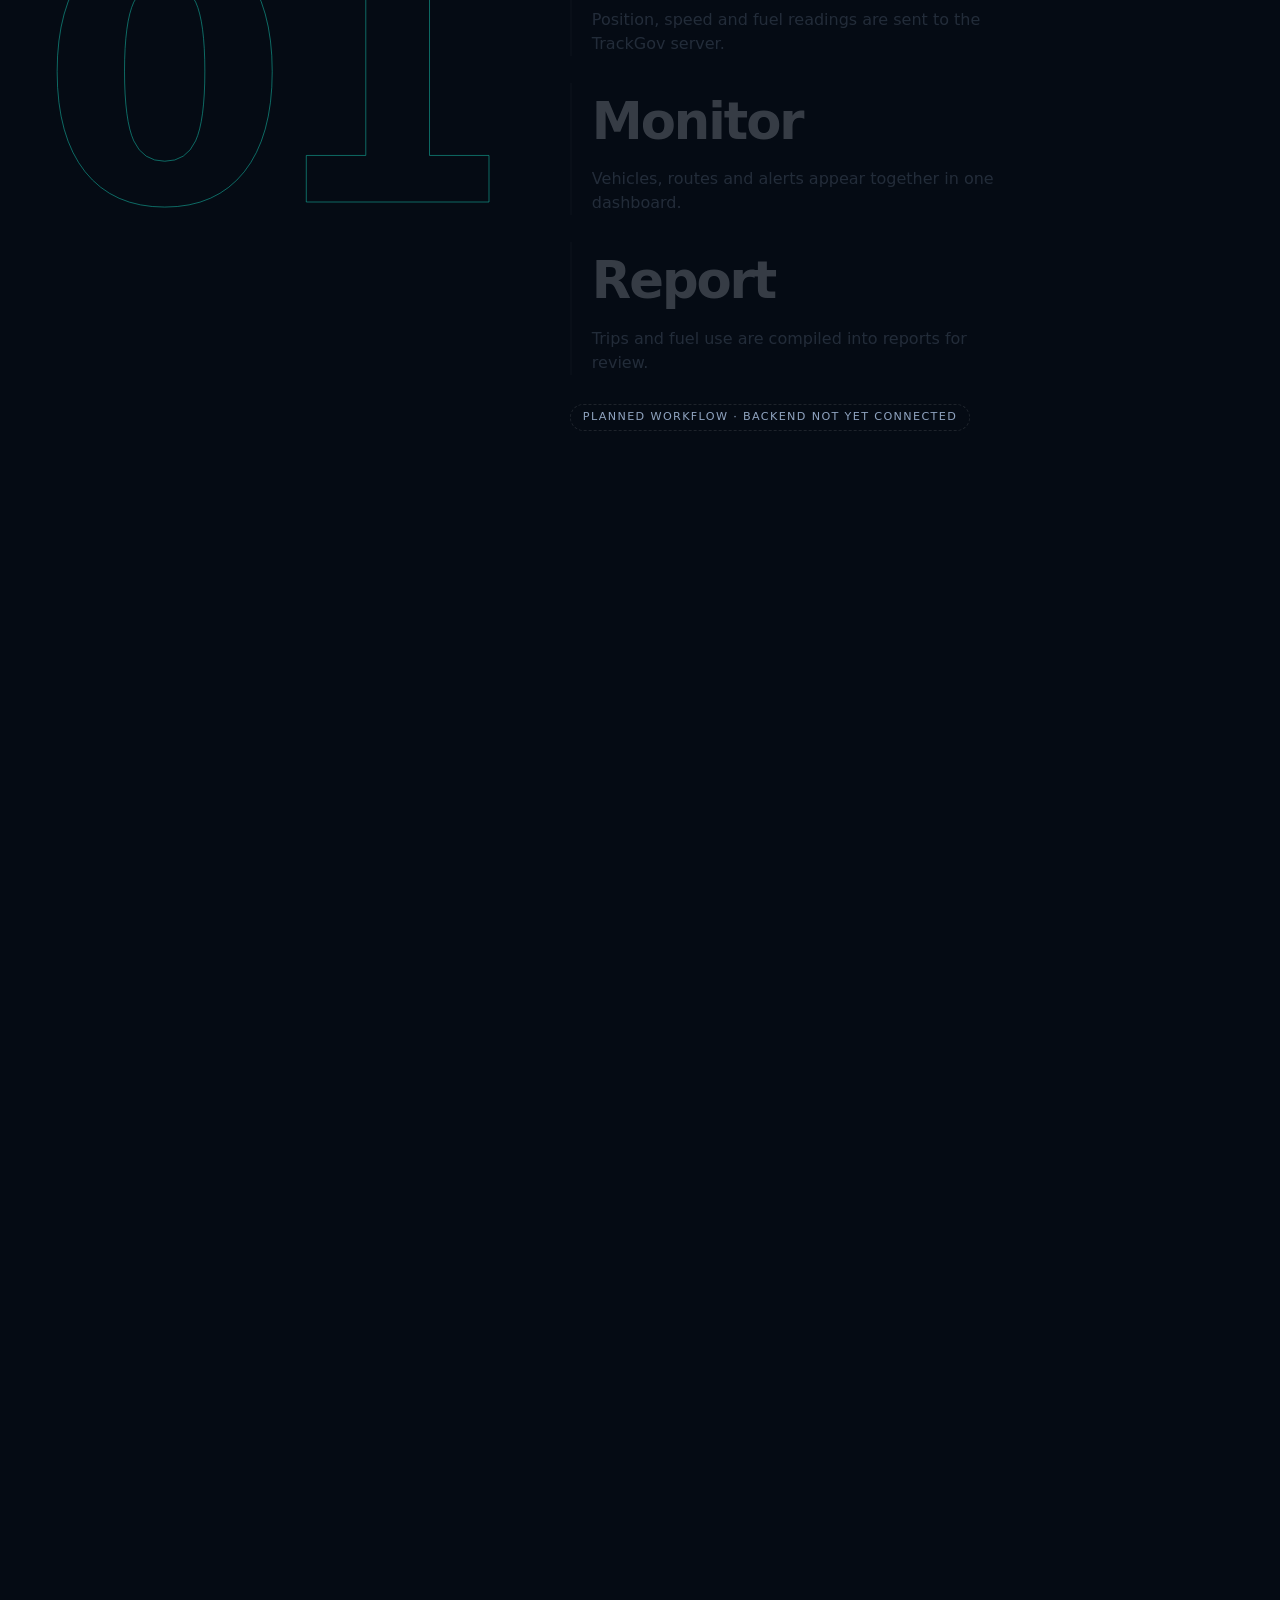
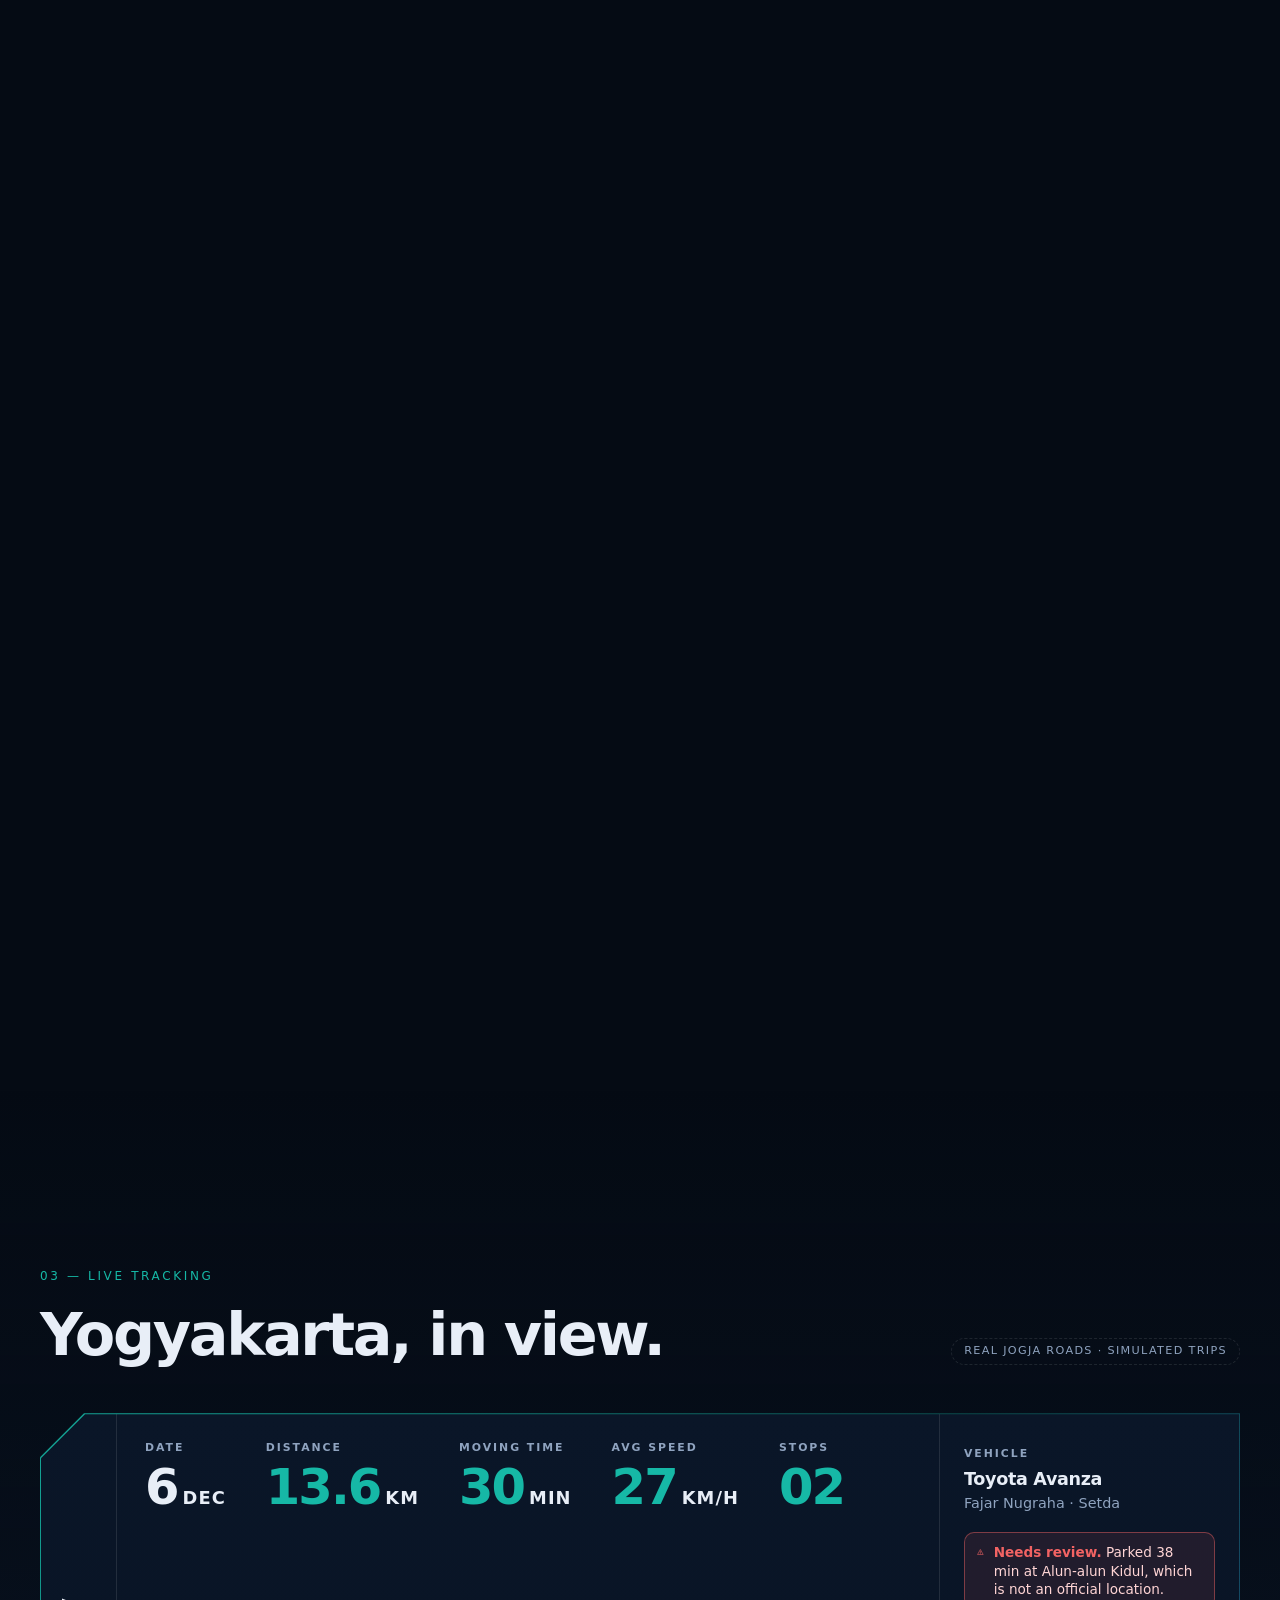
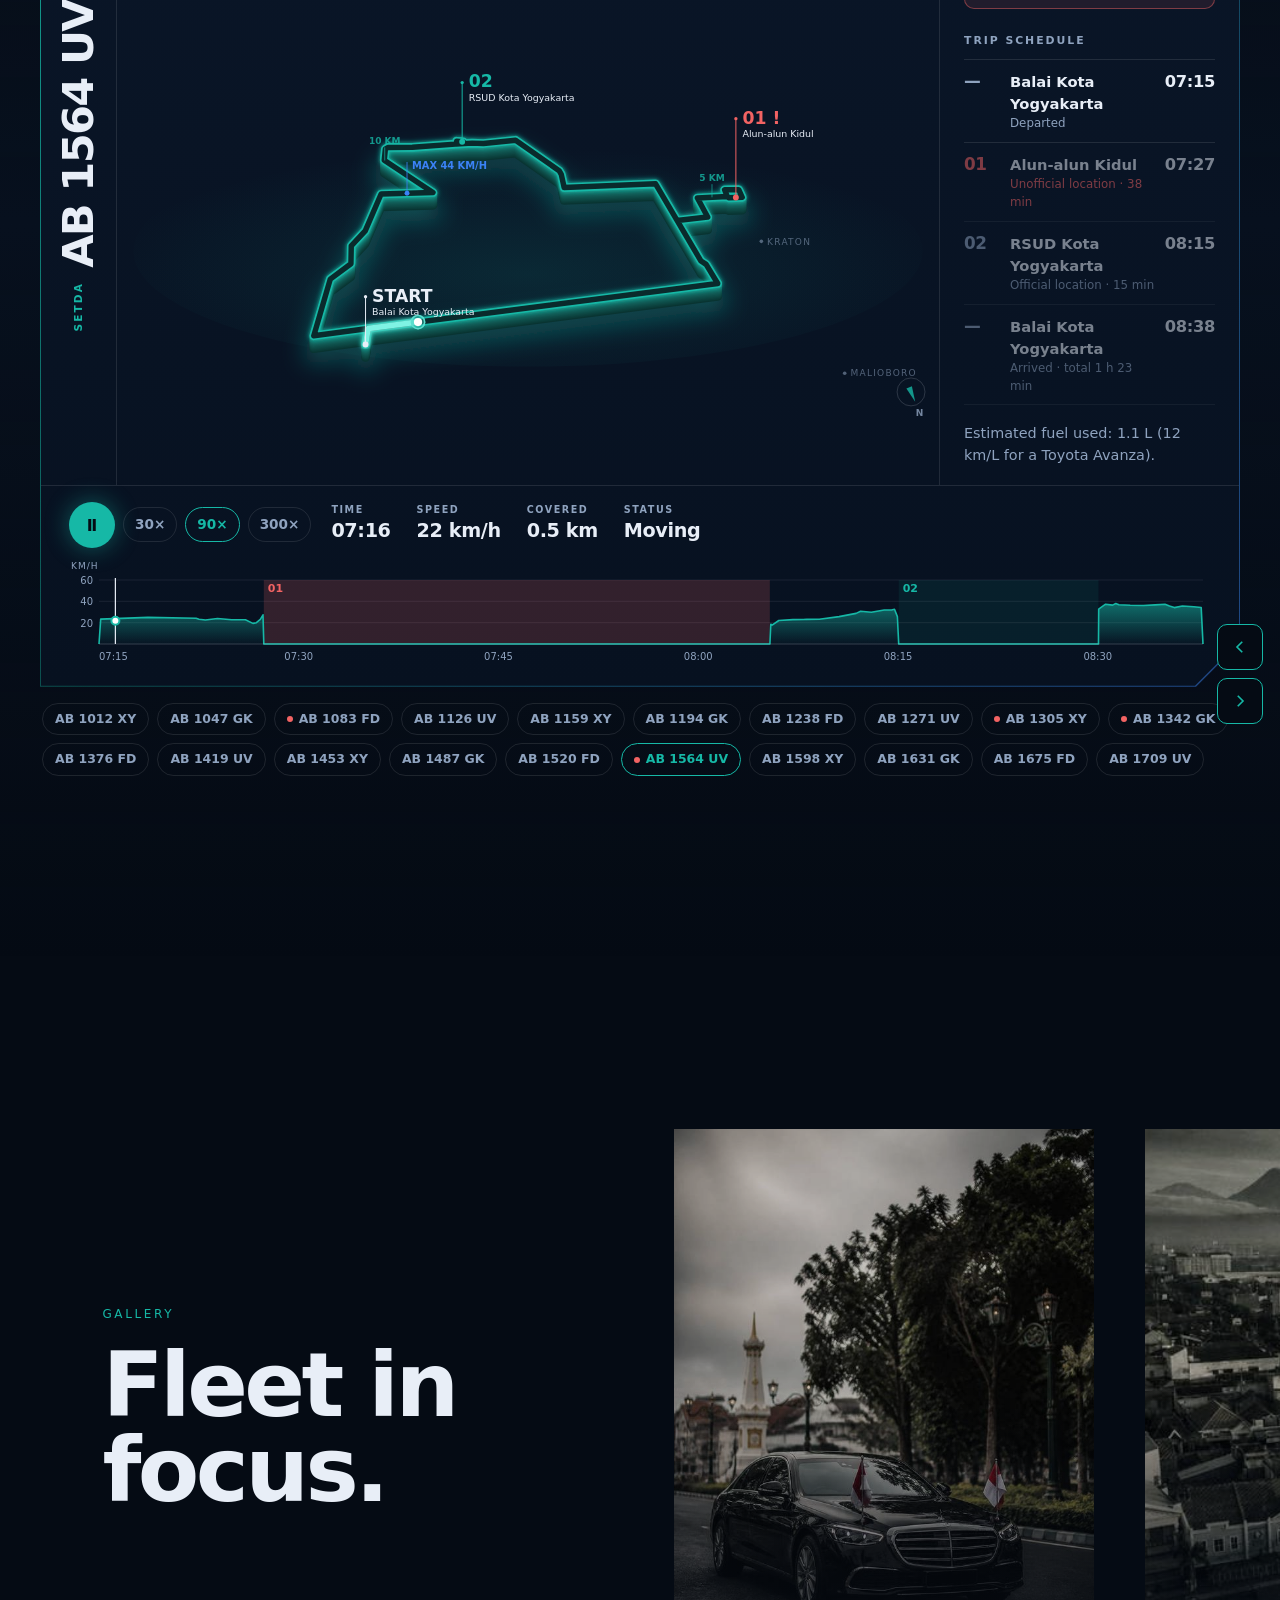
==== commit 7d890cde: "Calculate landing page numbers from the data and fix labels - Hero and Fleet overview: vehicles, act" ====
--- a/index.html
+++ b/index.html
@@ -226,14 +226,14 @@
               <div class="ci">Fuel <b>71%</b></div>
             </div>
             <div class="chip" style="--k: 14; right: 5%; top: 50%">
-              <div class="ci">Alerts <b>0</b></div>
+              <div class="ci">Alerts <b id="hero-alerts-chip">0</b></div>
             </div>
             <span class="hudl">Simulated telemetry · demonstration</span>
           </div>
           <div class="stats">
-            <div><b class="cnt" data-to="248">0</b><span>Vehicles</span></div>
-            <div><b class="cnt" data-to="187">0</b><span>Active</span></div>
-            <div><b class="cnt" data-to="5">0</b><span>Alerts</span></div>
+            <div><b class="cnt" id="hero-vehicles" data-to="0">0</b><span>Vehicles</span></div>
+            <div><b class="cnt" id="hero-active" data-to="0">0</b><span>Active</span></div>
+            <div><b class="cnt" id="hero-alerts" data-to="0">0</b><span>Alerts</span></div>
             <i class="demo">Demo data</i>
           </div>
           <div class="wrap">
@@ -290,9 +290,9 @@
               <p>One map for the whole fleet, once the tracking backend is connected.</p>
             </article>
             <article class="pn" data-n="02">
-              <span class="no">02 — Fleet</span>
-              <h3>Know every<br />asset.</h3>
-              <p>Status, assignments and readiness for each vehicle in one record.</p>
+              <span class="no">02 — Refuels</span>
+              <h3>Log every<br />refuel.</h3>
+              <p>Liters, price, odometer and a receipt photo for every refuel.</p>
             </article>
             <article class="pn" data-n="03">
               <span class="no">03 — Fuel</span>
@@ -331,19 +331,19 @@
           </div>
           <div class="cards">
             <div class="card rv">
-              <div class="n">248</div>
+              <div class="n" id="fleet-vehicles">–</div>
               <p>Registered vehicles</p>
             </div>
             <div class="card rv" style="--d: 0.1s">
-              <div class="n teal">187</div>
+              <div class="n teal" id="fleet-active">–</div>
               <p>Active now</p>
             </div>
             <div class="card rv" style="--d: 0.2s">
-              <div class="n">64</div>
+              <div class="n" id="fleet-trips">–</div>
               <p>Trips today</p>
             </div>
             <div class="card rv" style="--d: 0.3s">
-              <div class="n">5</div>
+              <div class="n" id="fleet-alerts">–</div>
               <p>Open alerts</p>
             </div>
           </div>
@@ -557,7 +557,7 @@
           <div class="grid2">
             <div class="panel chart rv">
               <h3>Fuel monitoring</h3>
-              <p>Litres per day, last 7 days</p>
+              <p>Fuel use per day, last 7 days (% of the busiest day)</p>
               <div
                 class="bars"
                 role="img"
@@ -685,5 +685,6 @@
     <script src="js/data/routes.js"></script>
     <script src="js/simulation.js"></script>
     <script src="js/track.js"></script>
+    <script src="js/landing.js"></script>
   </body>
 </html>
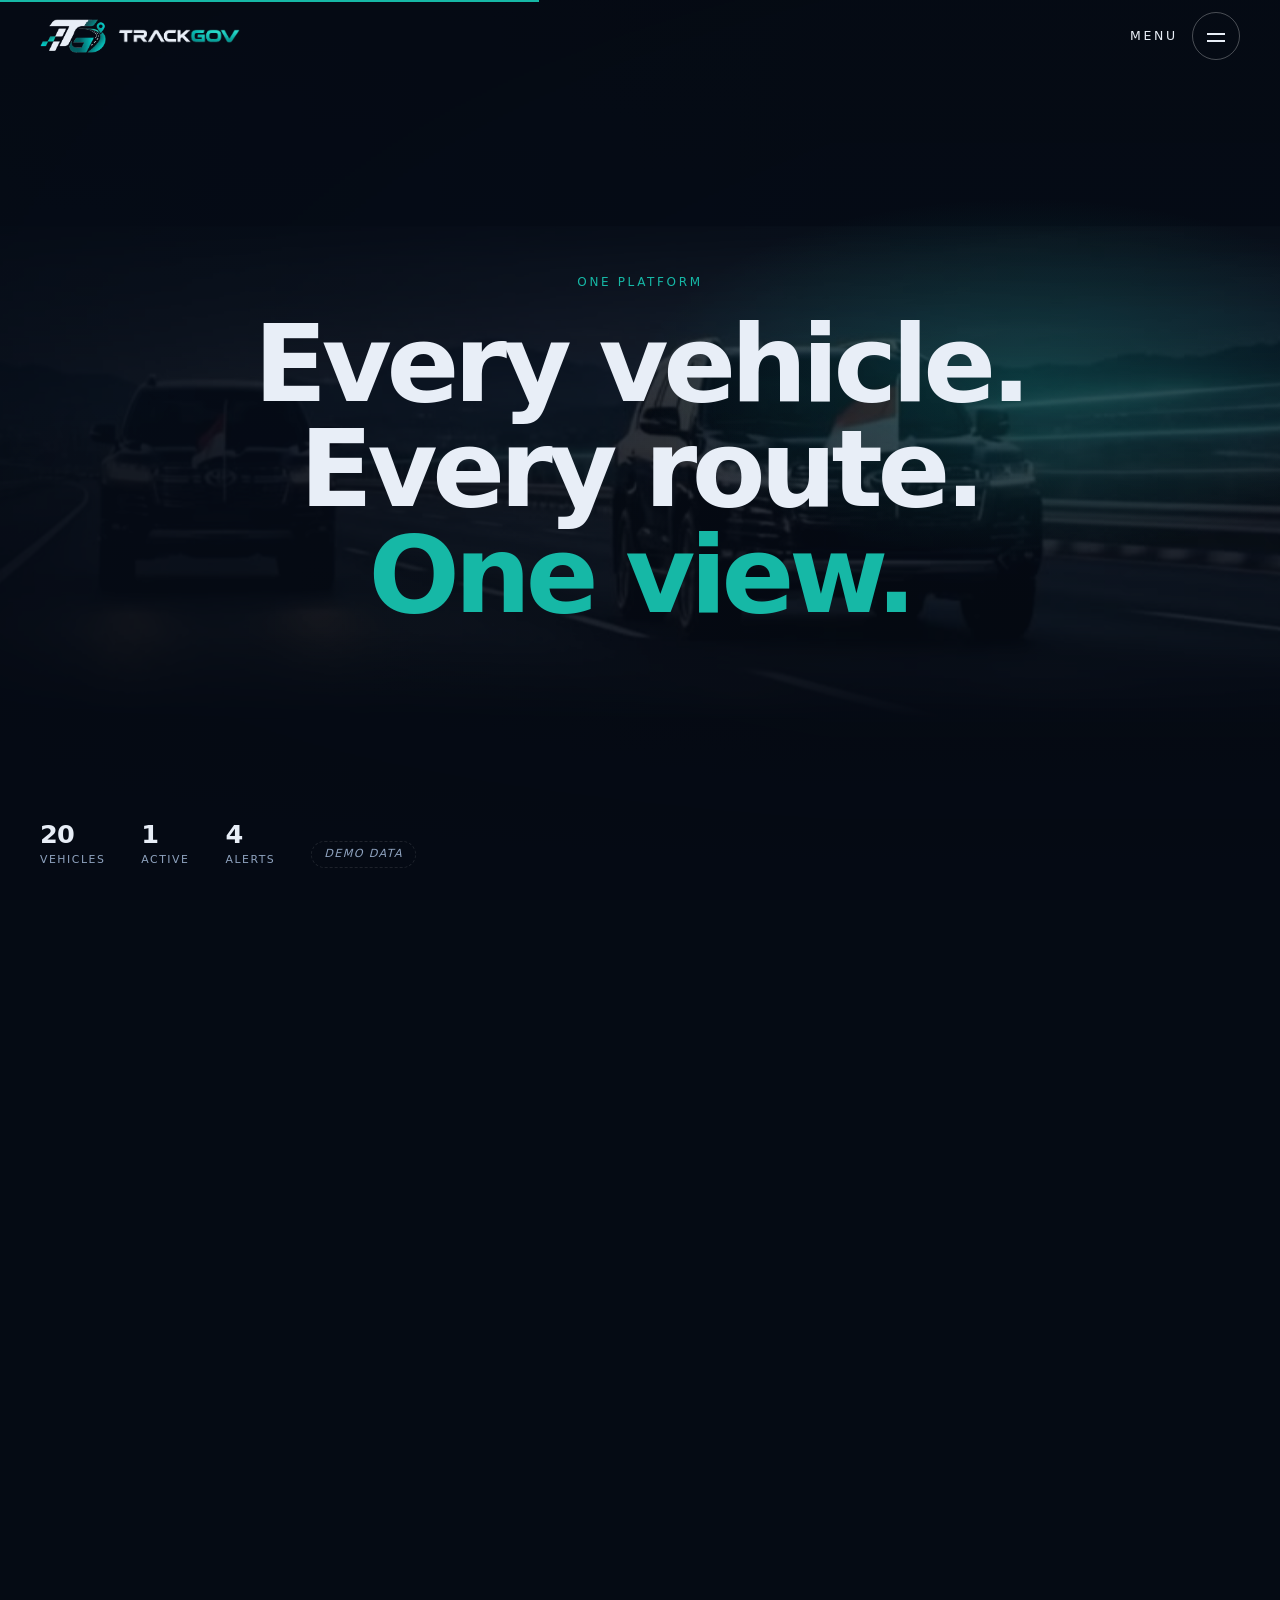
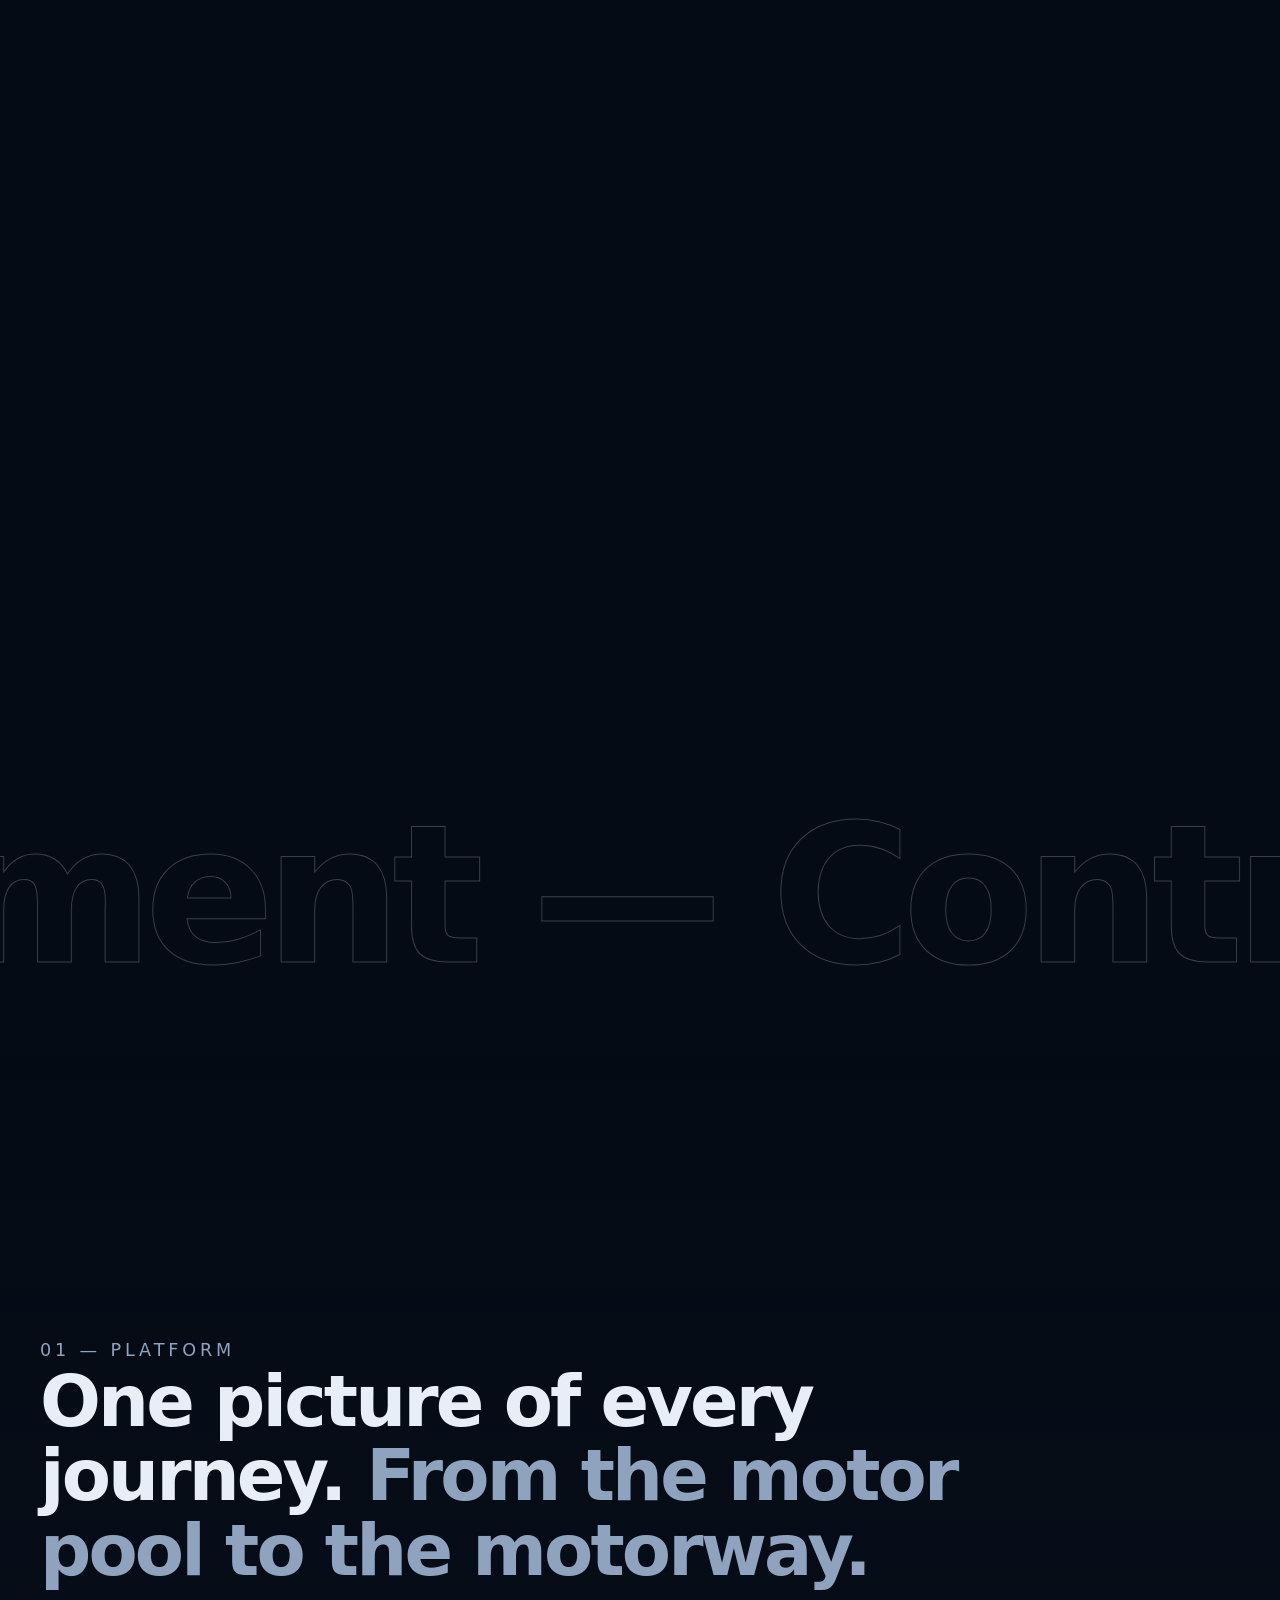
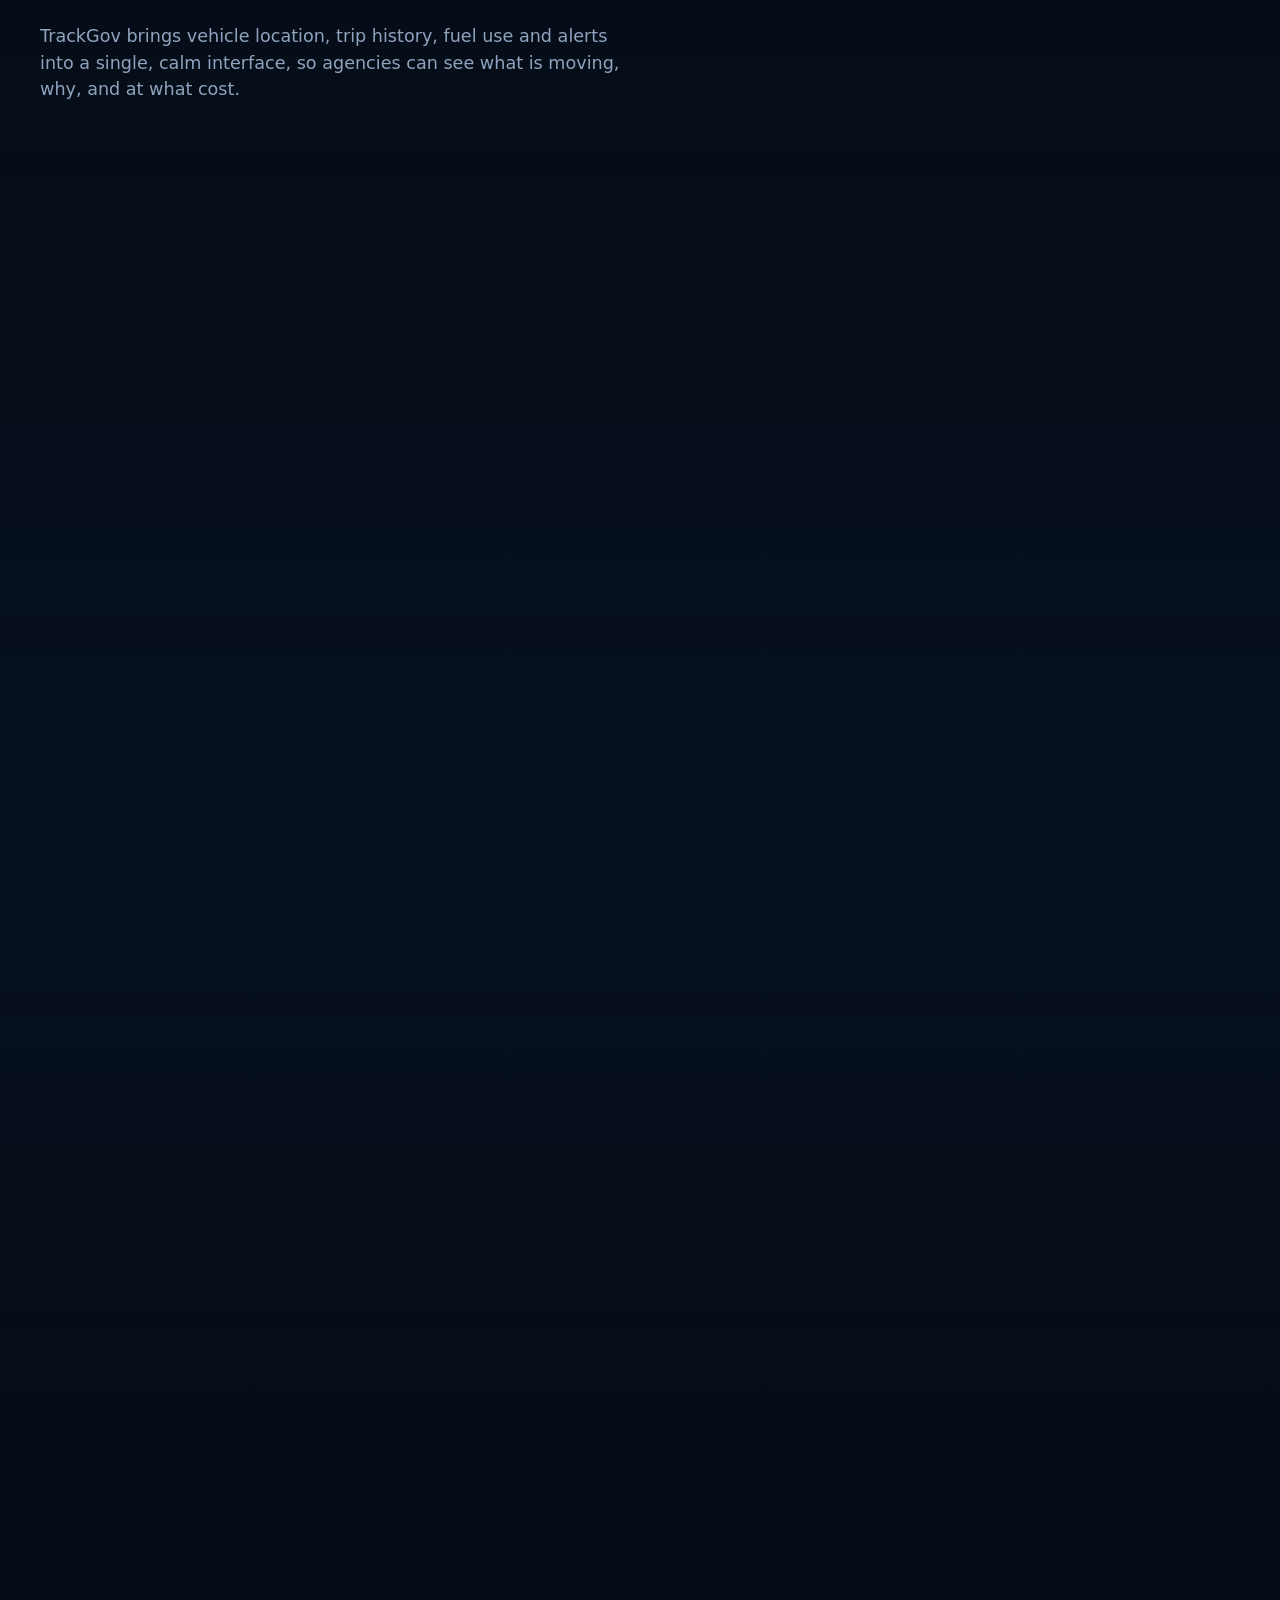
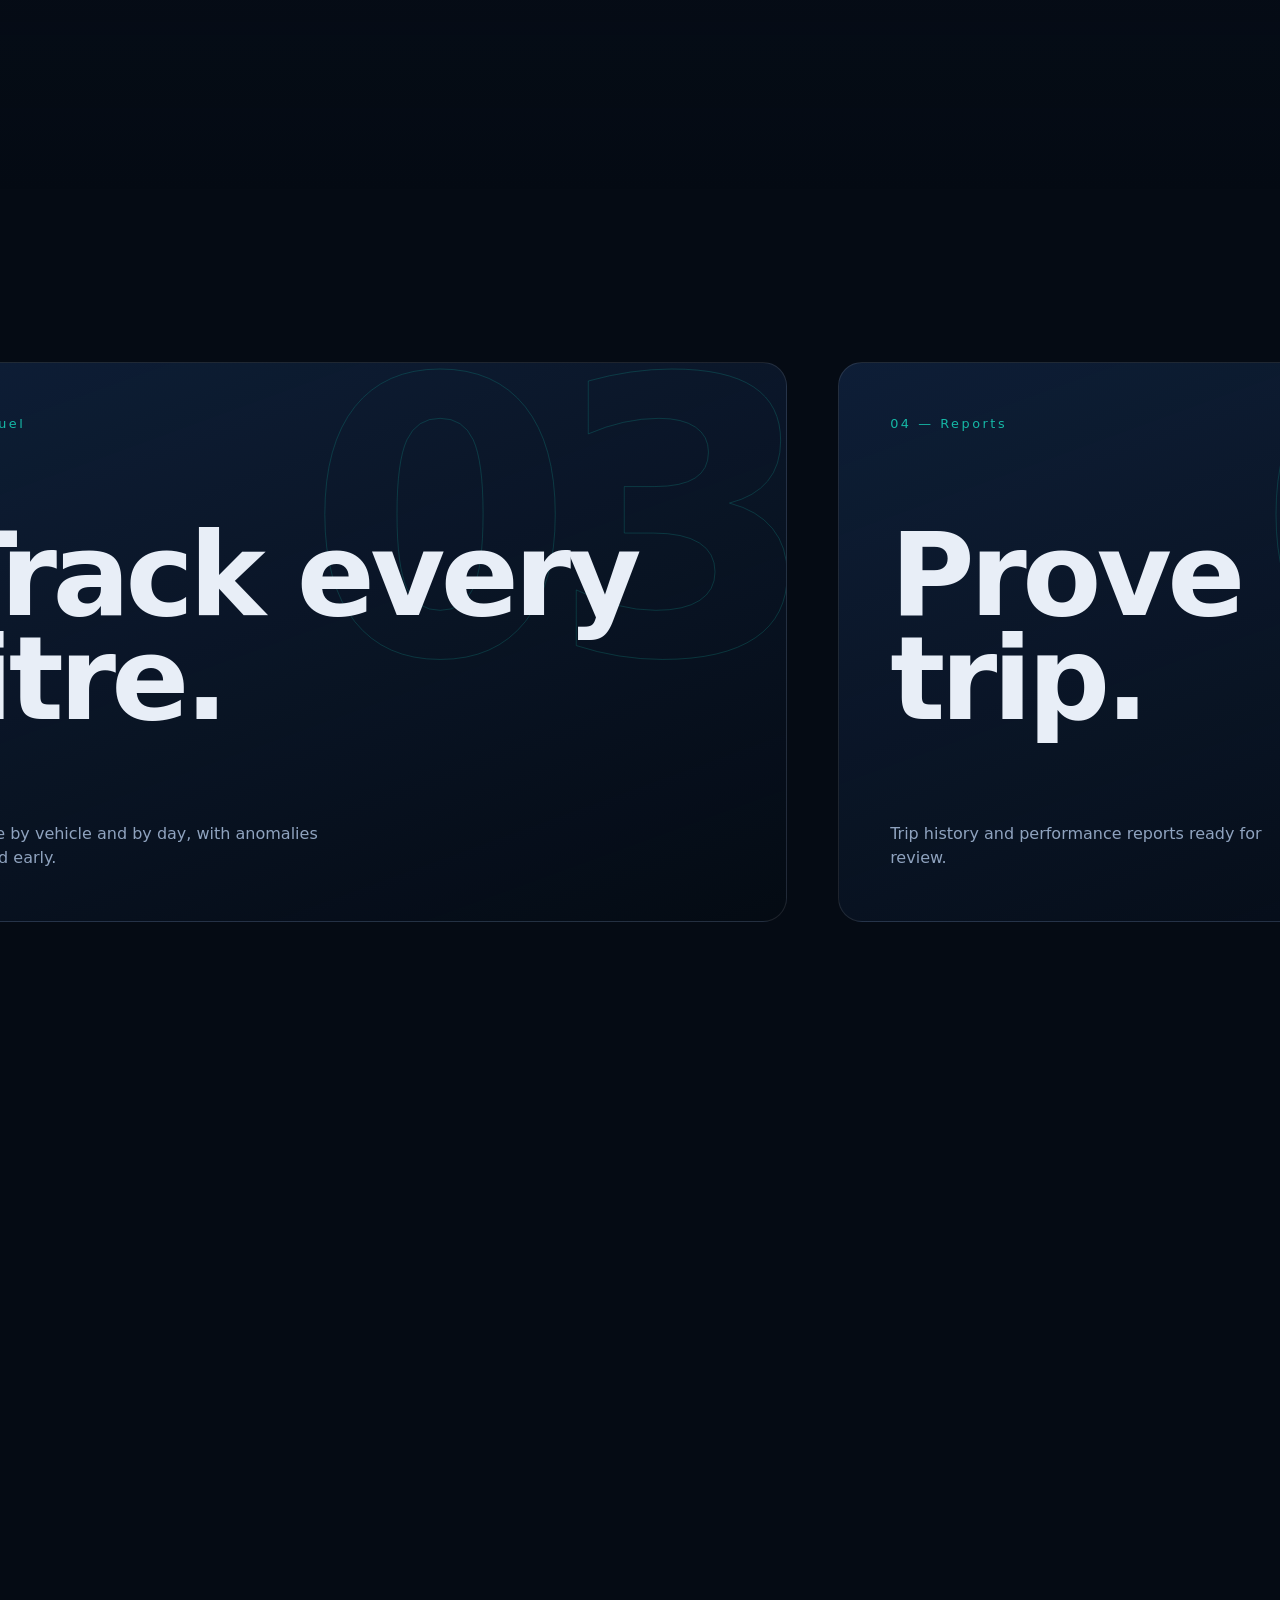
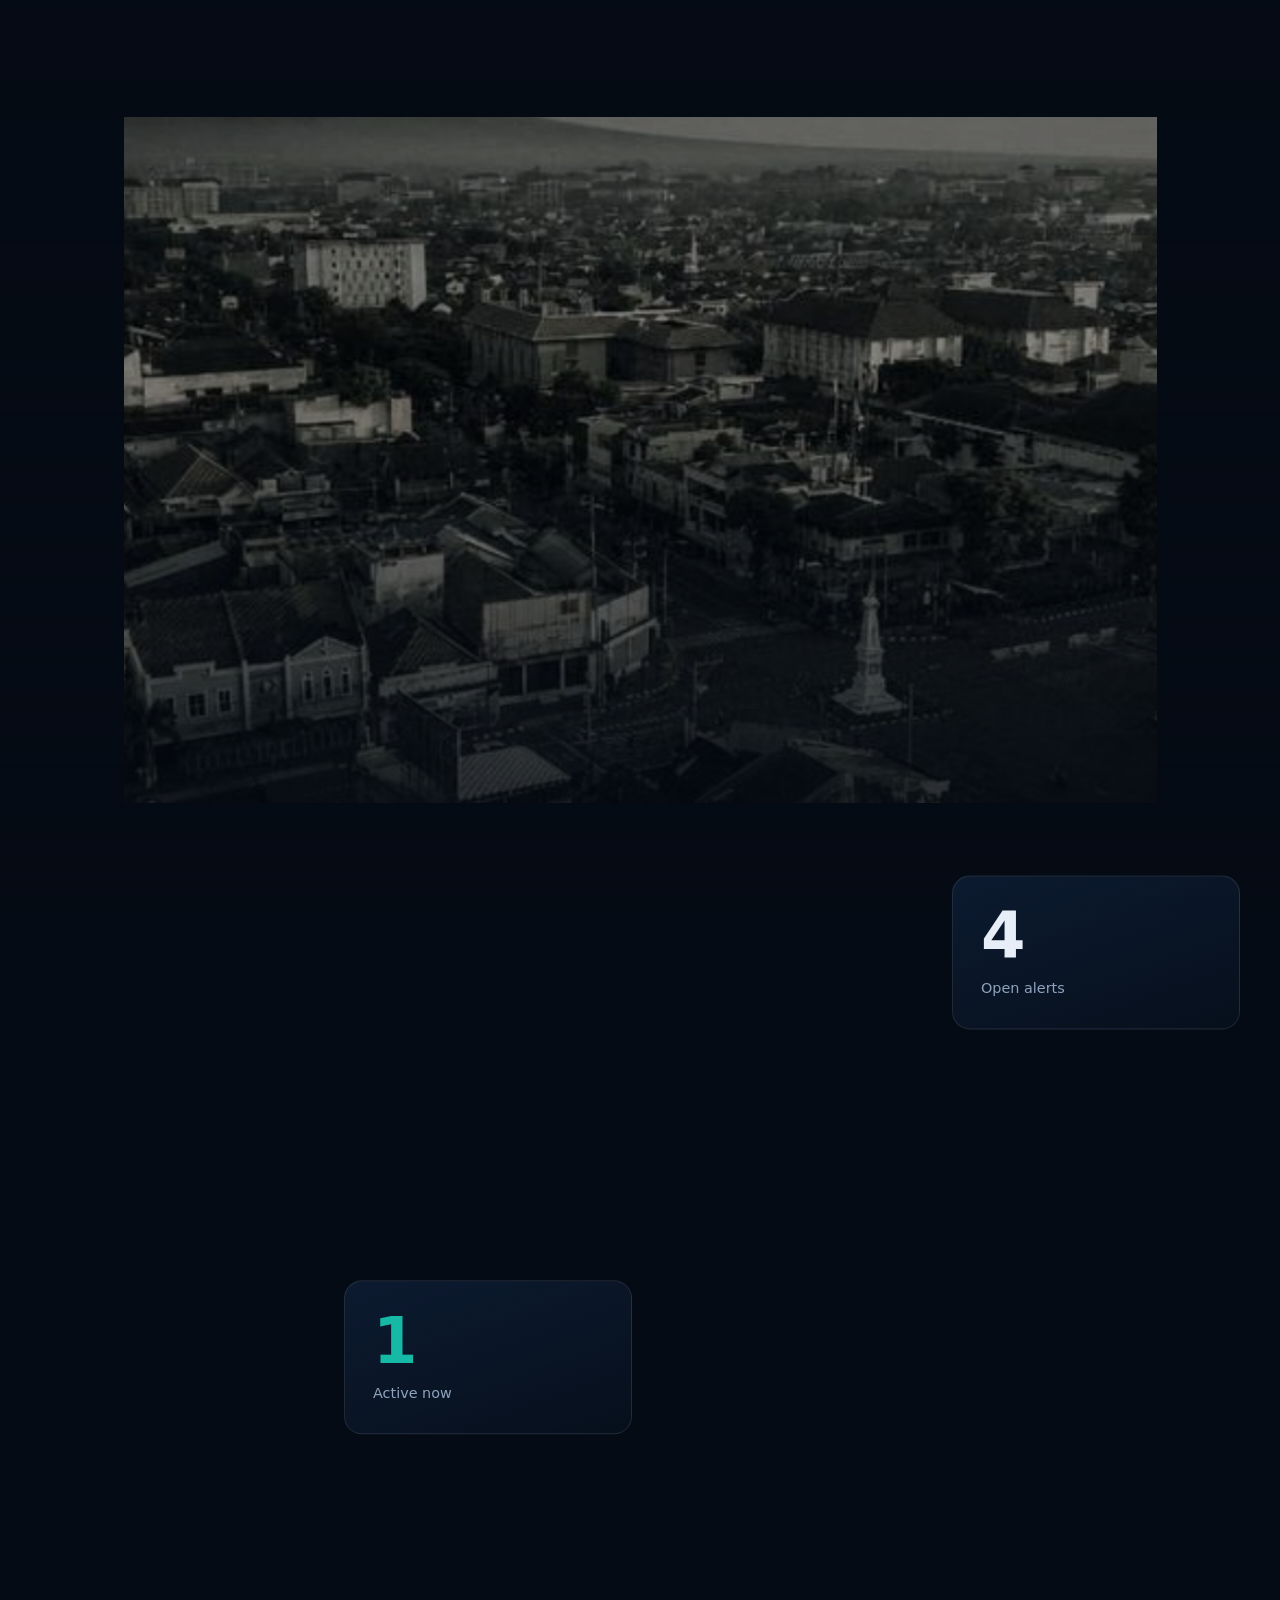
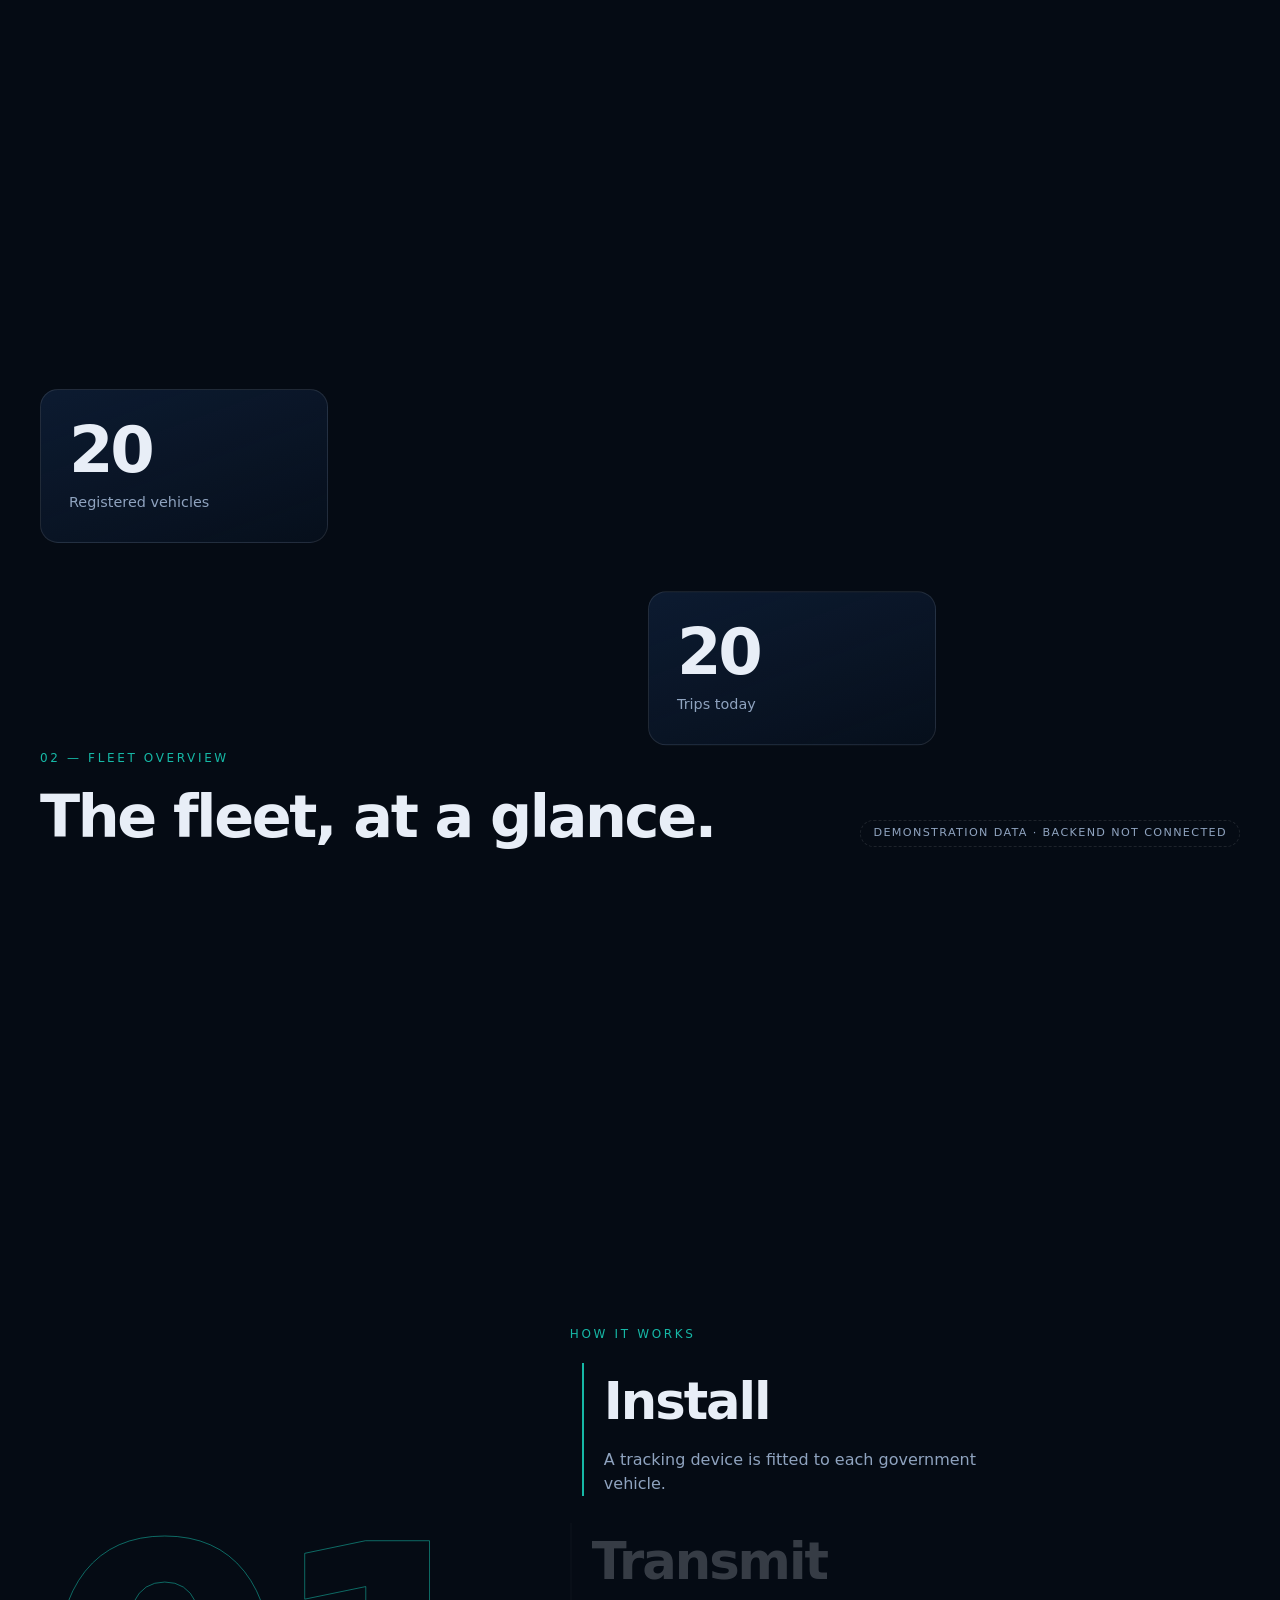
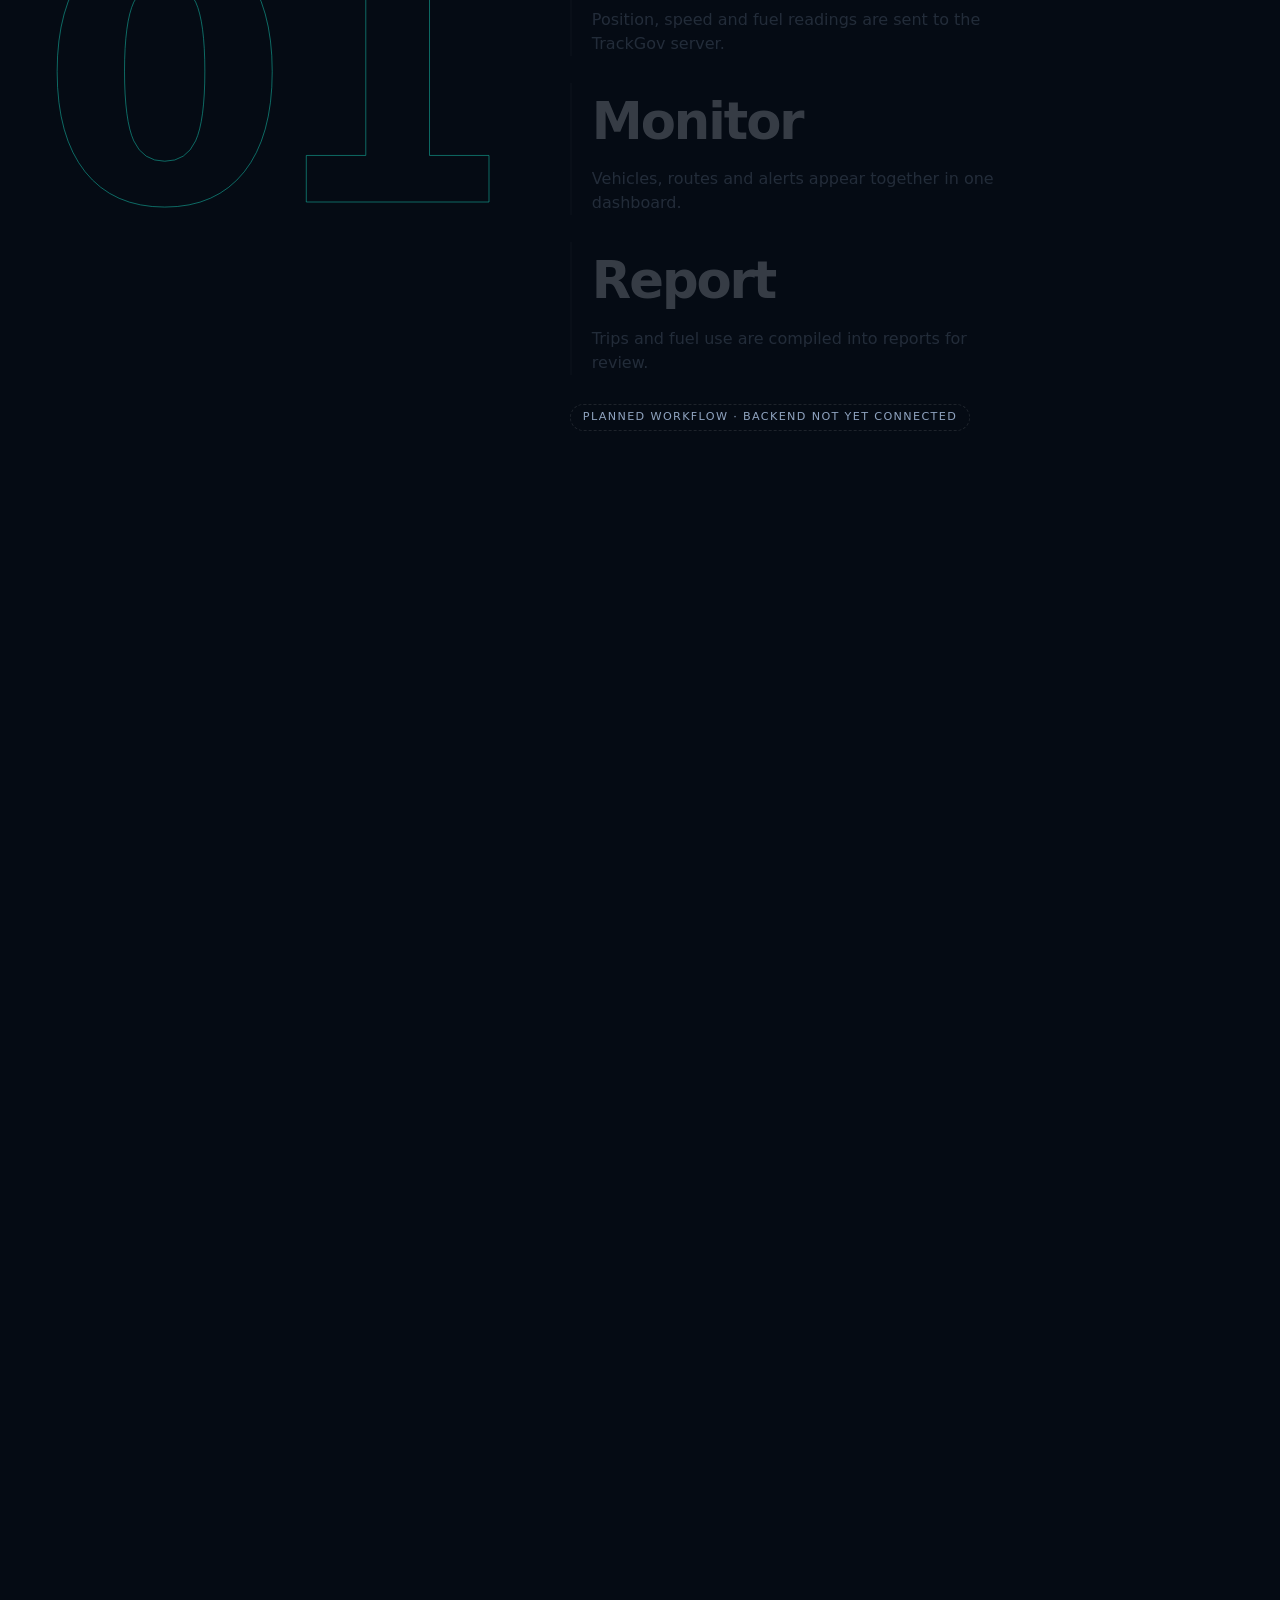
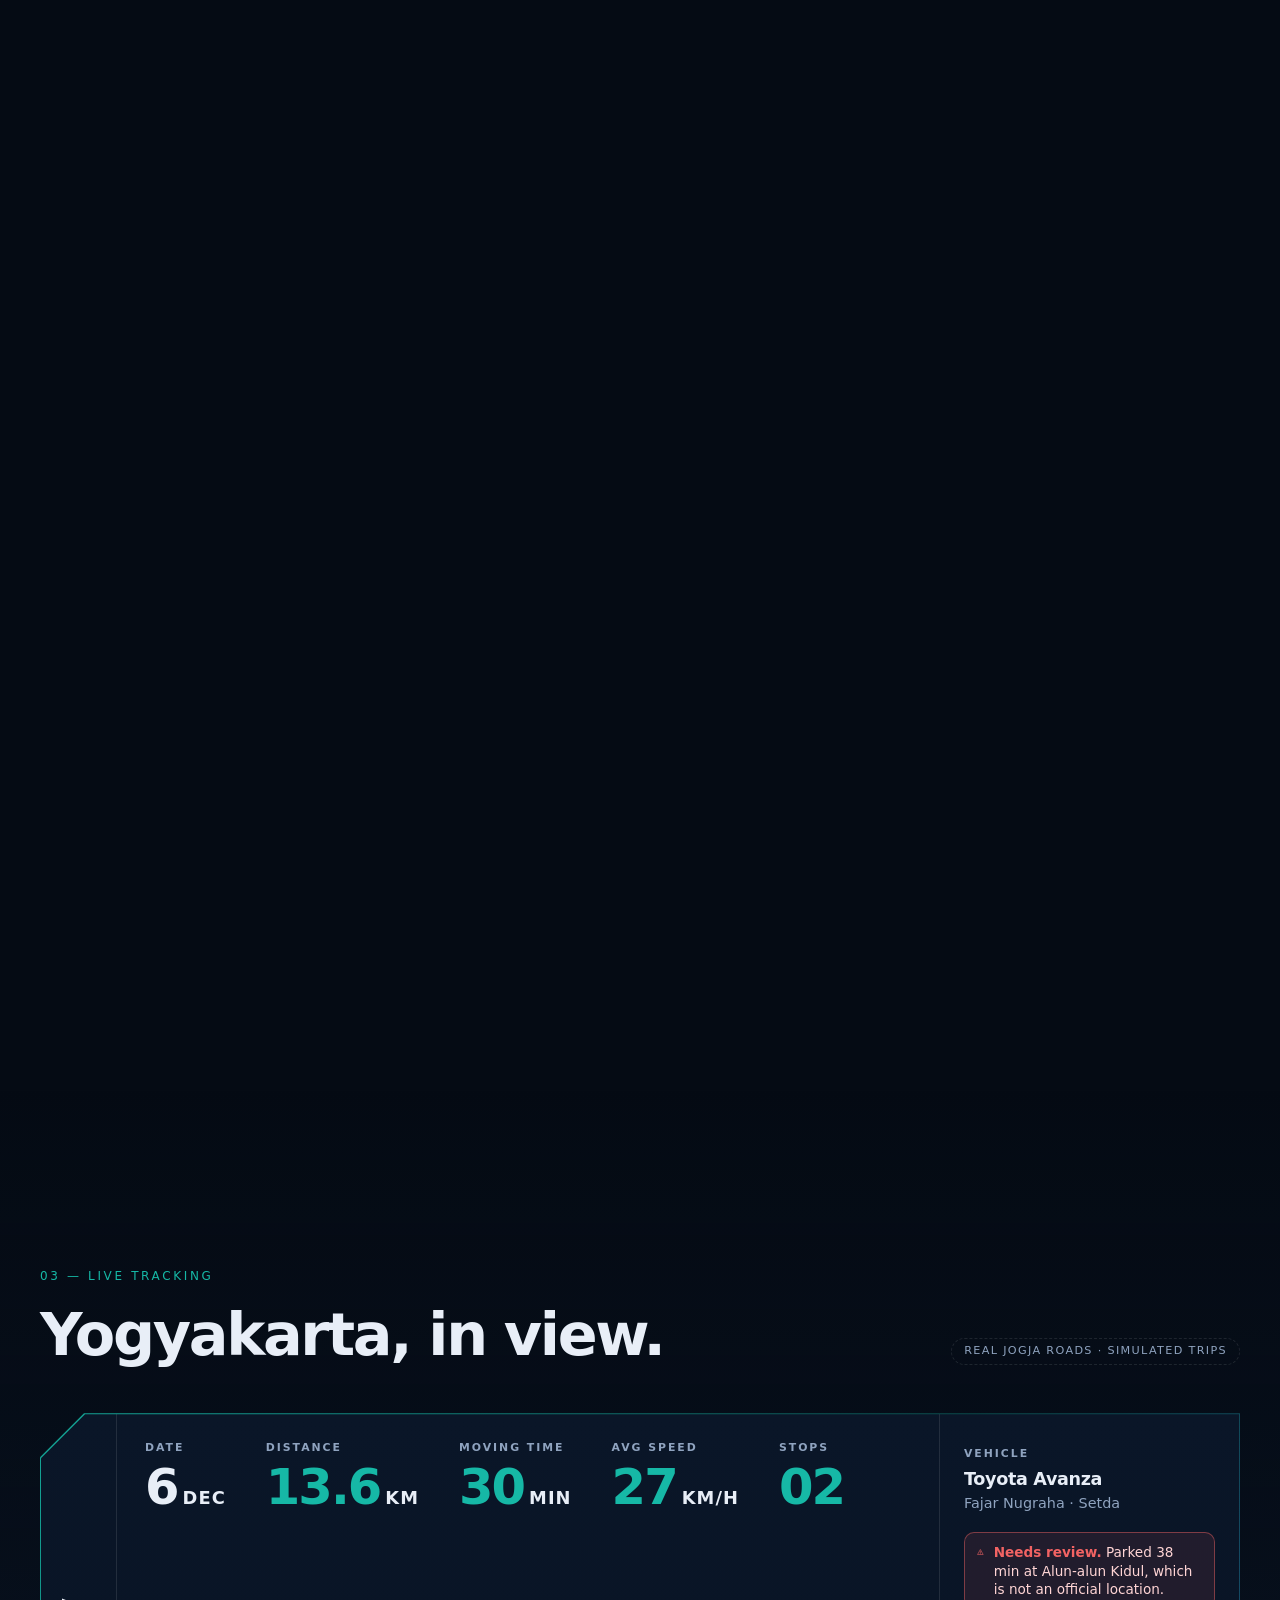
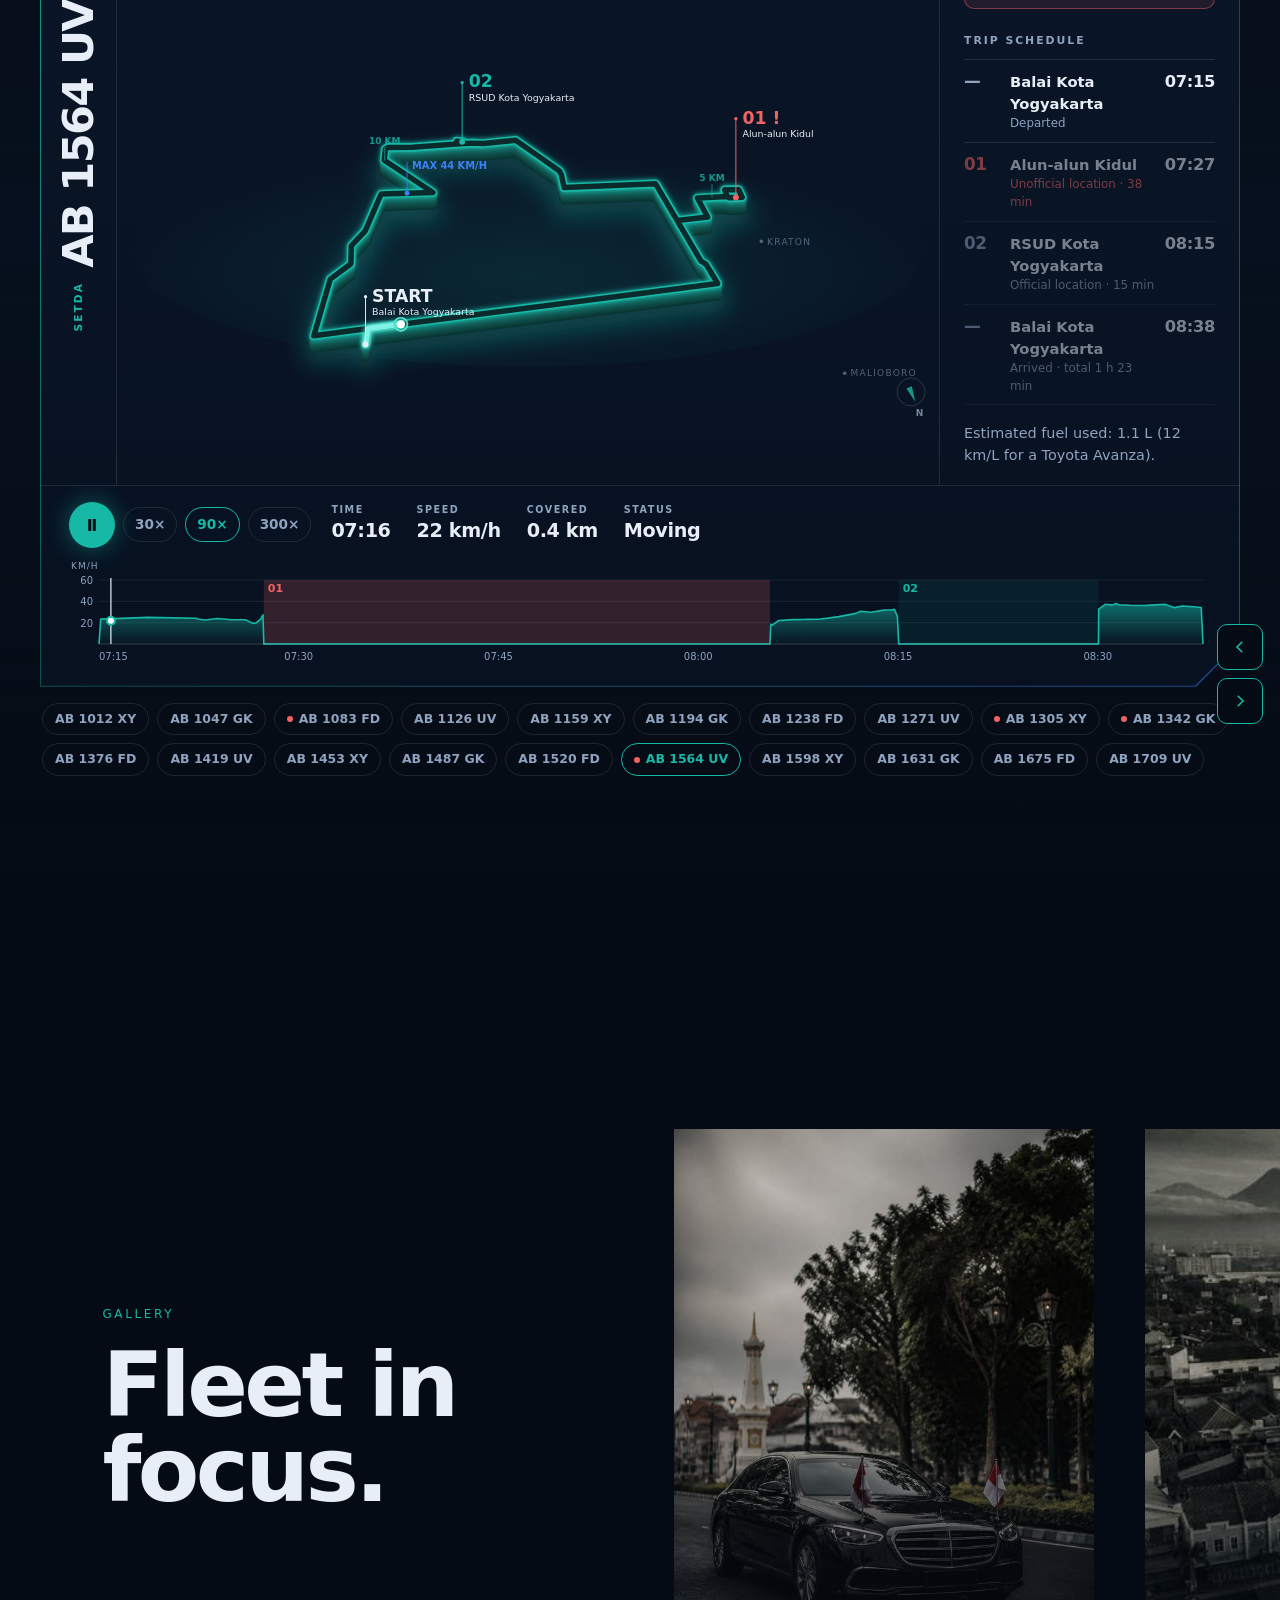
==== commit b28a0eca: "Move text helpers to js/format.js so every page can use them Co-Authored-By: Claude Opus 5.5 <norepl" ====
--- a/index.html
+++ b/index.html
@@ -684,6 +684,7 @@
     <script src="js/data/vehicles.js"></script>
     <script src="js/data/routes.js"></script>
     <script src="js/simulation.js"></script>
+    <script src="js/format.js"></script>
     <script src="js/track.js"></script>
     <script src="js/landing.js"></script>
   </body>
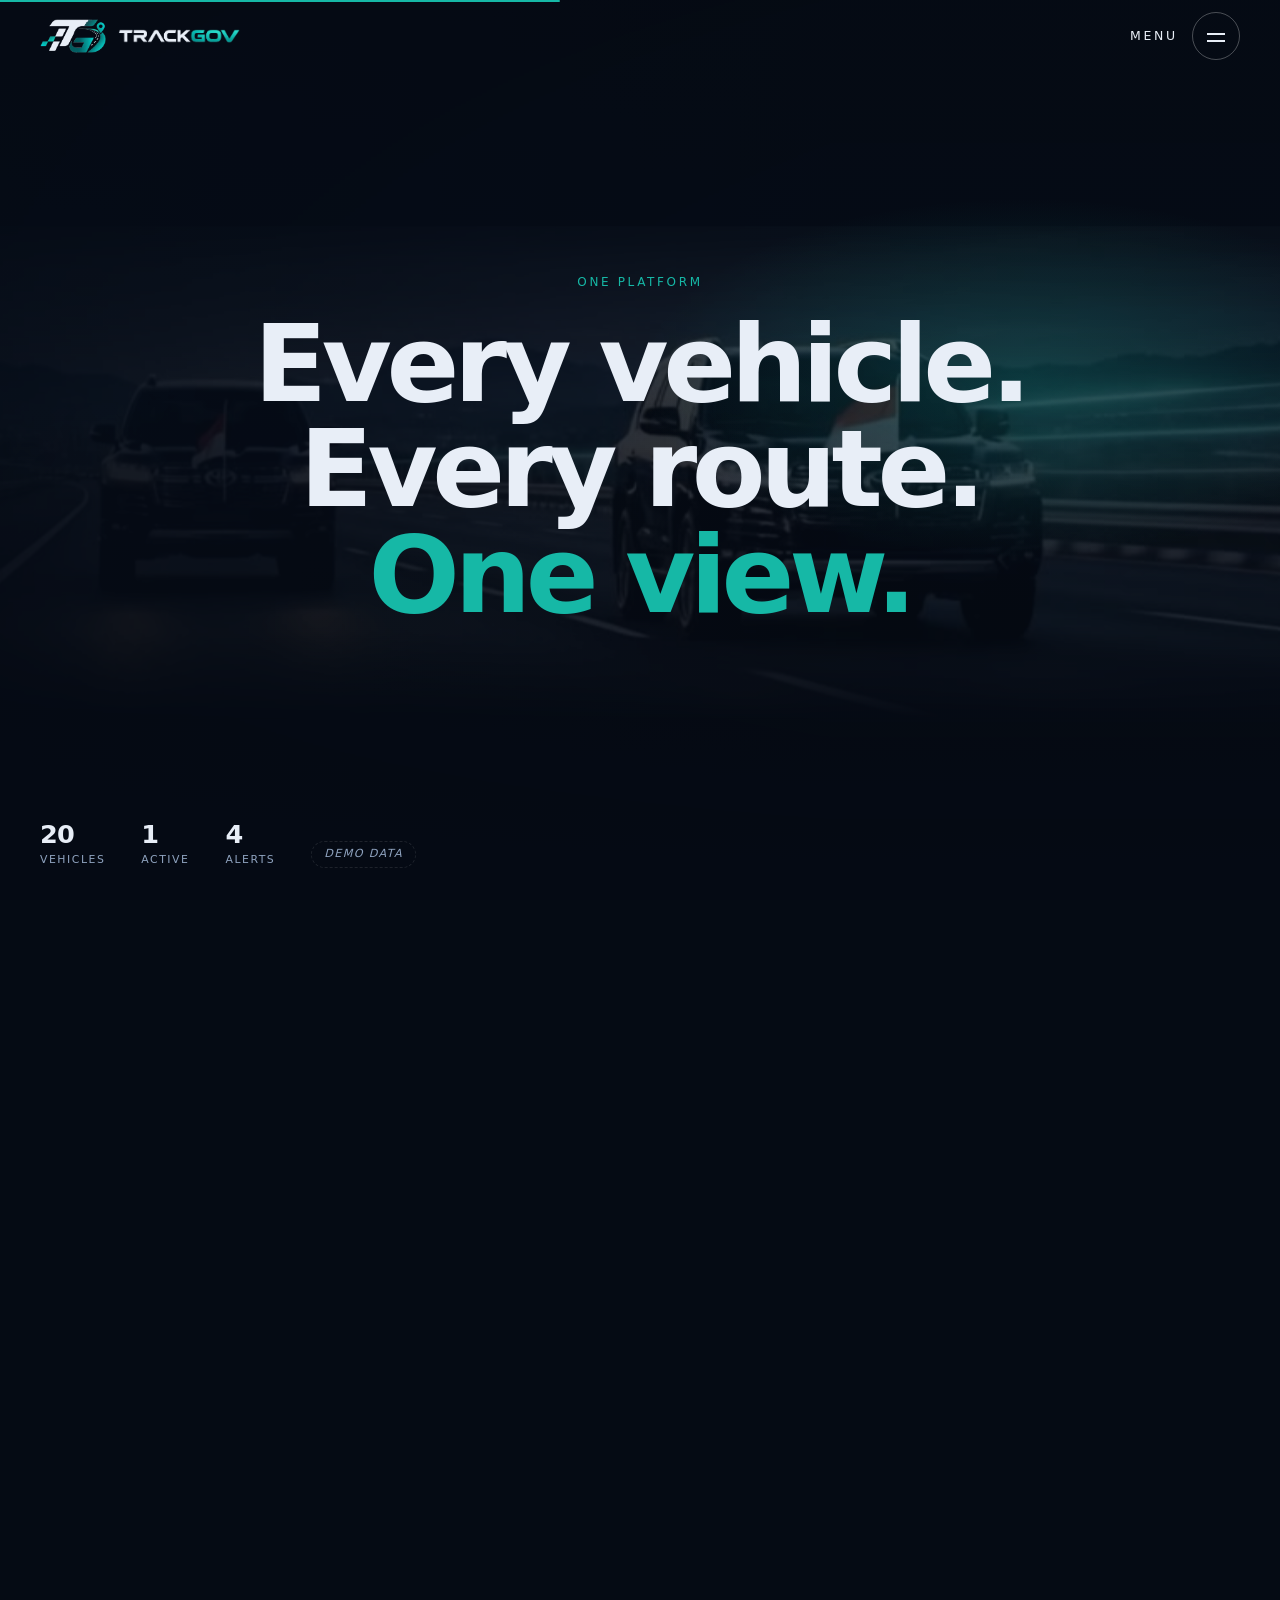
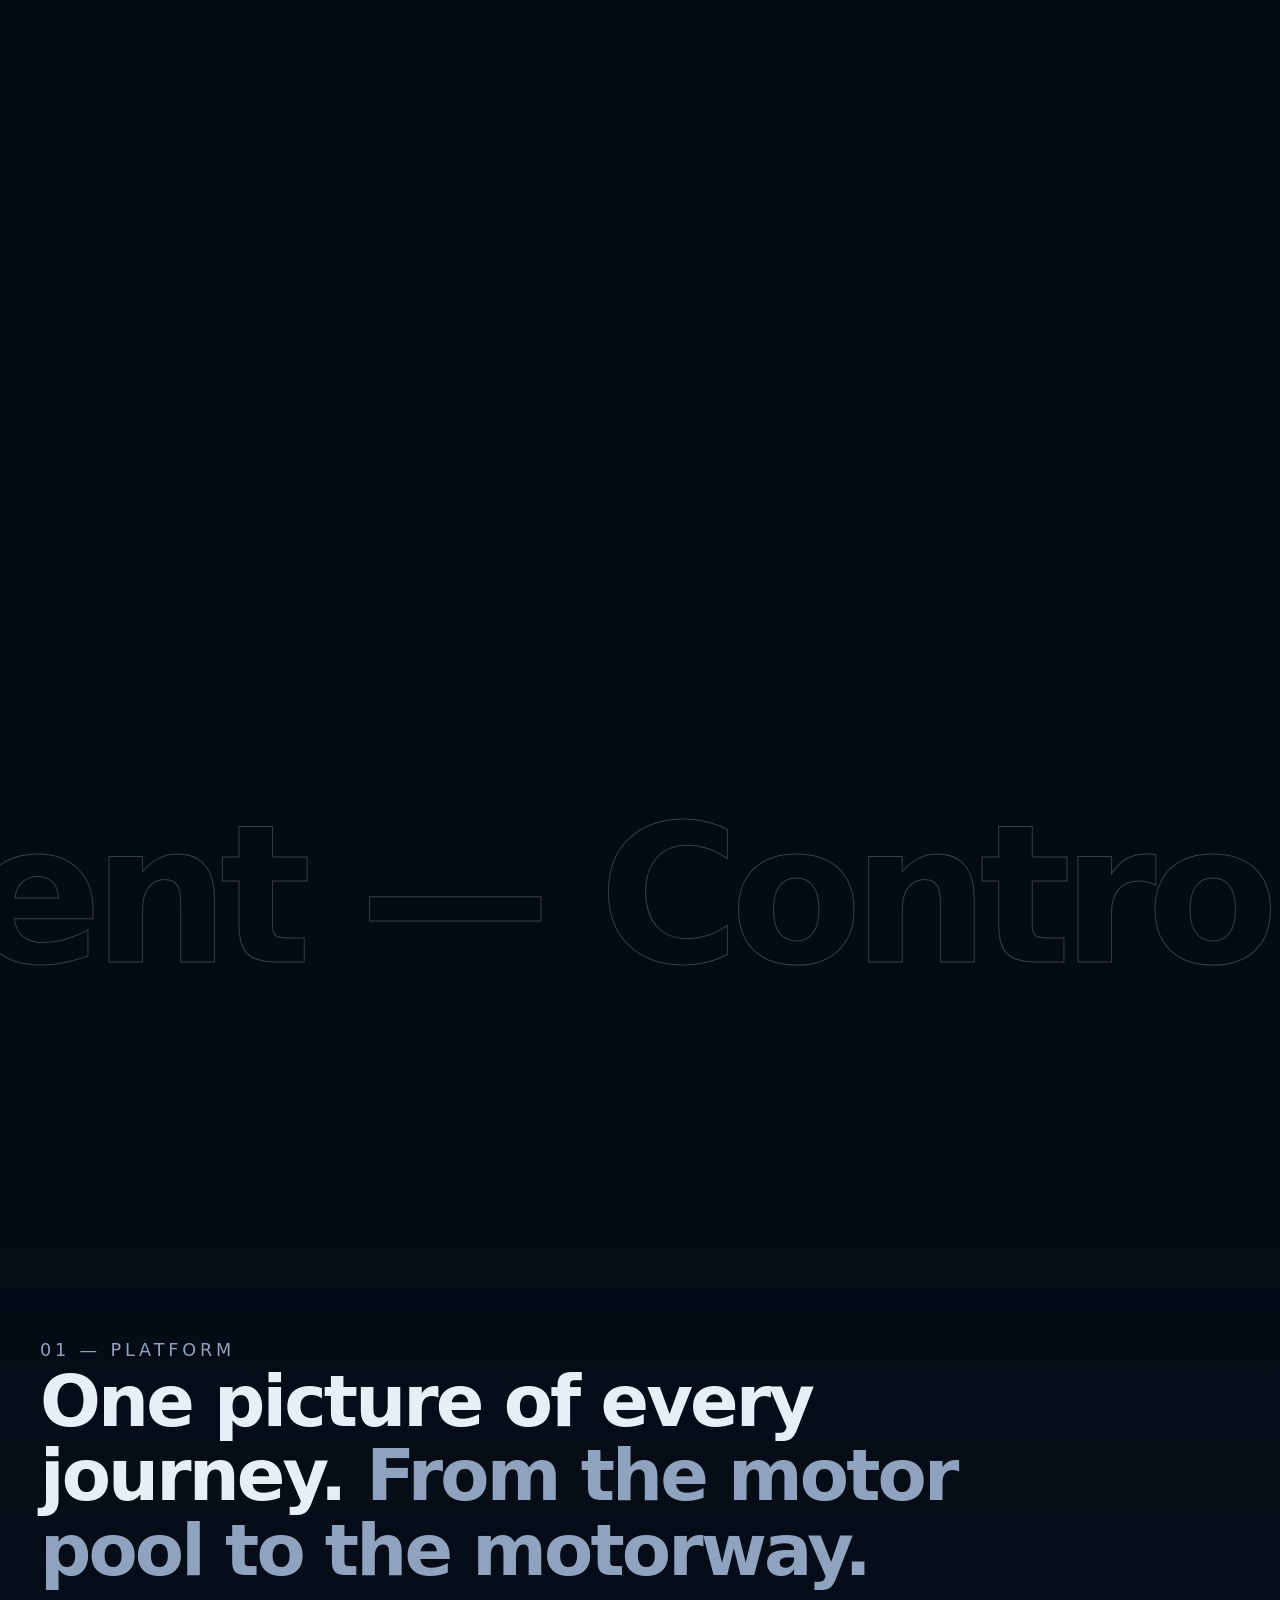
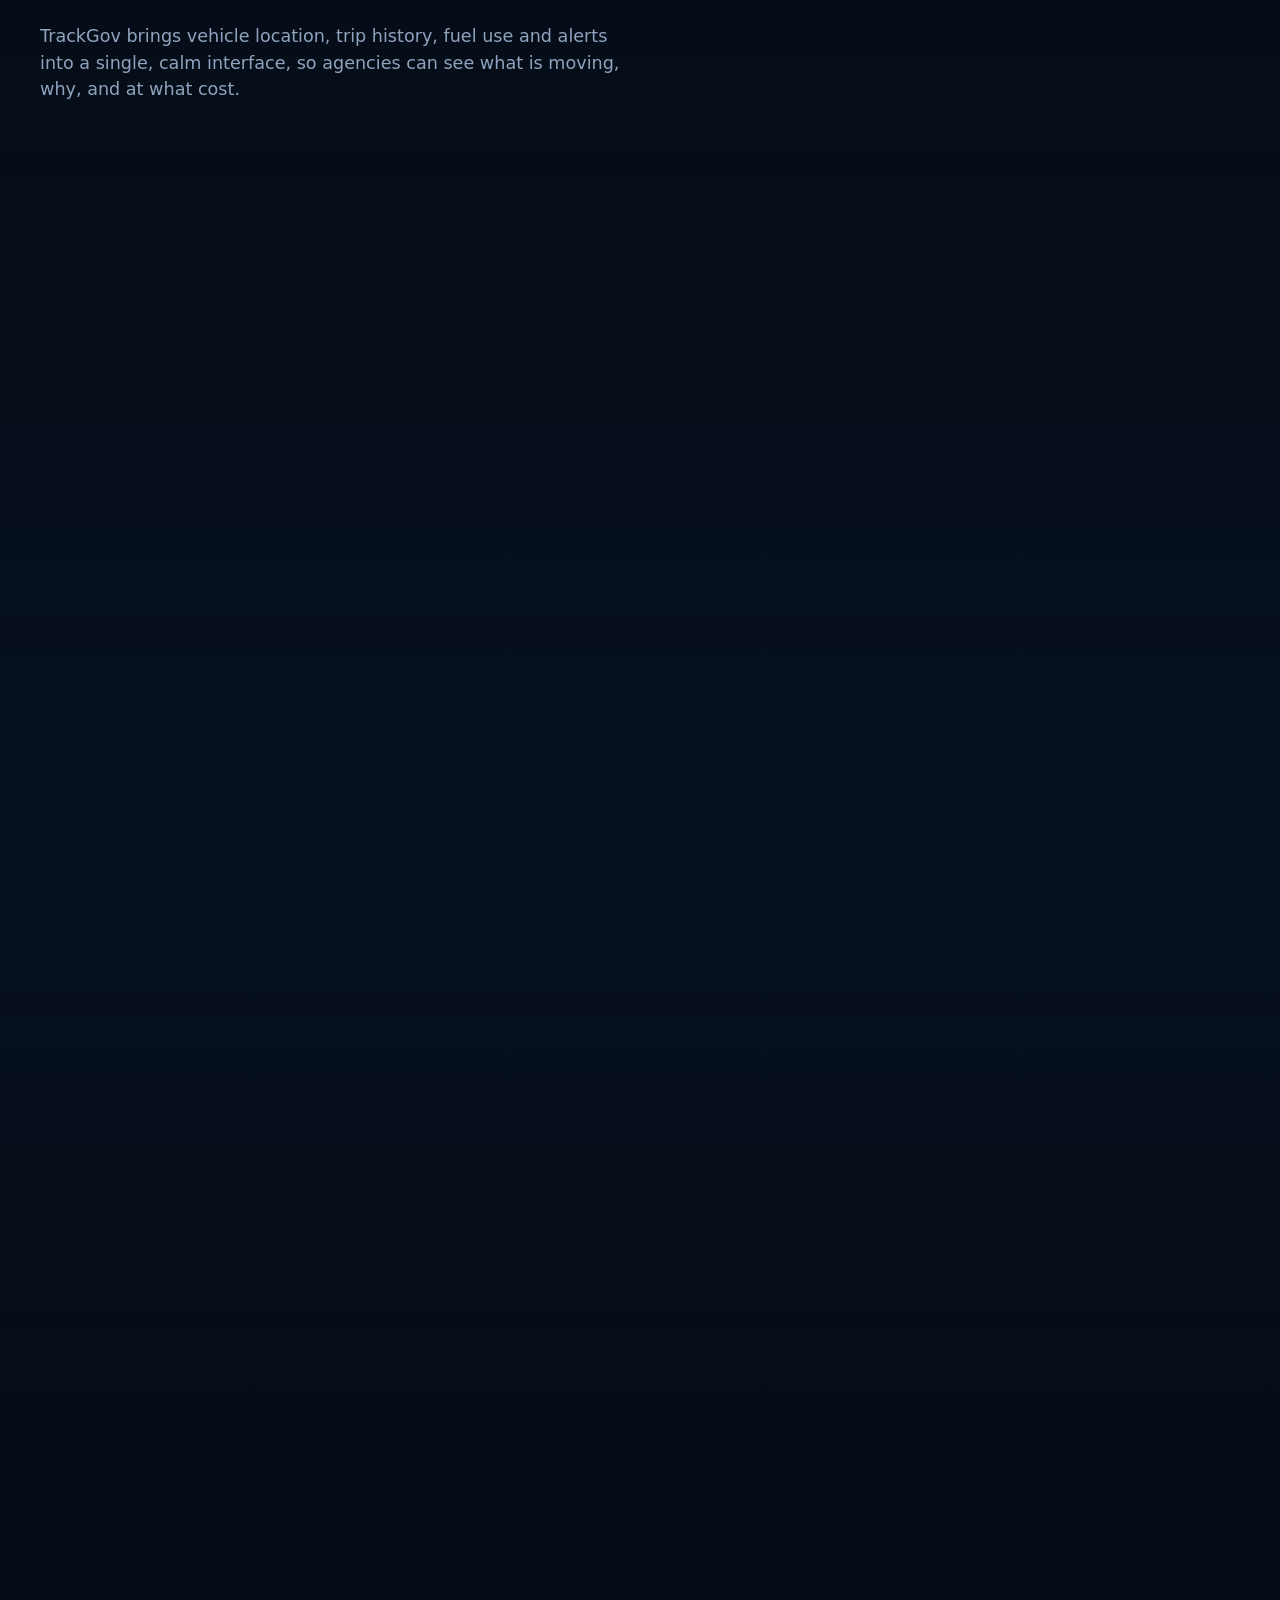
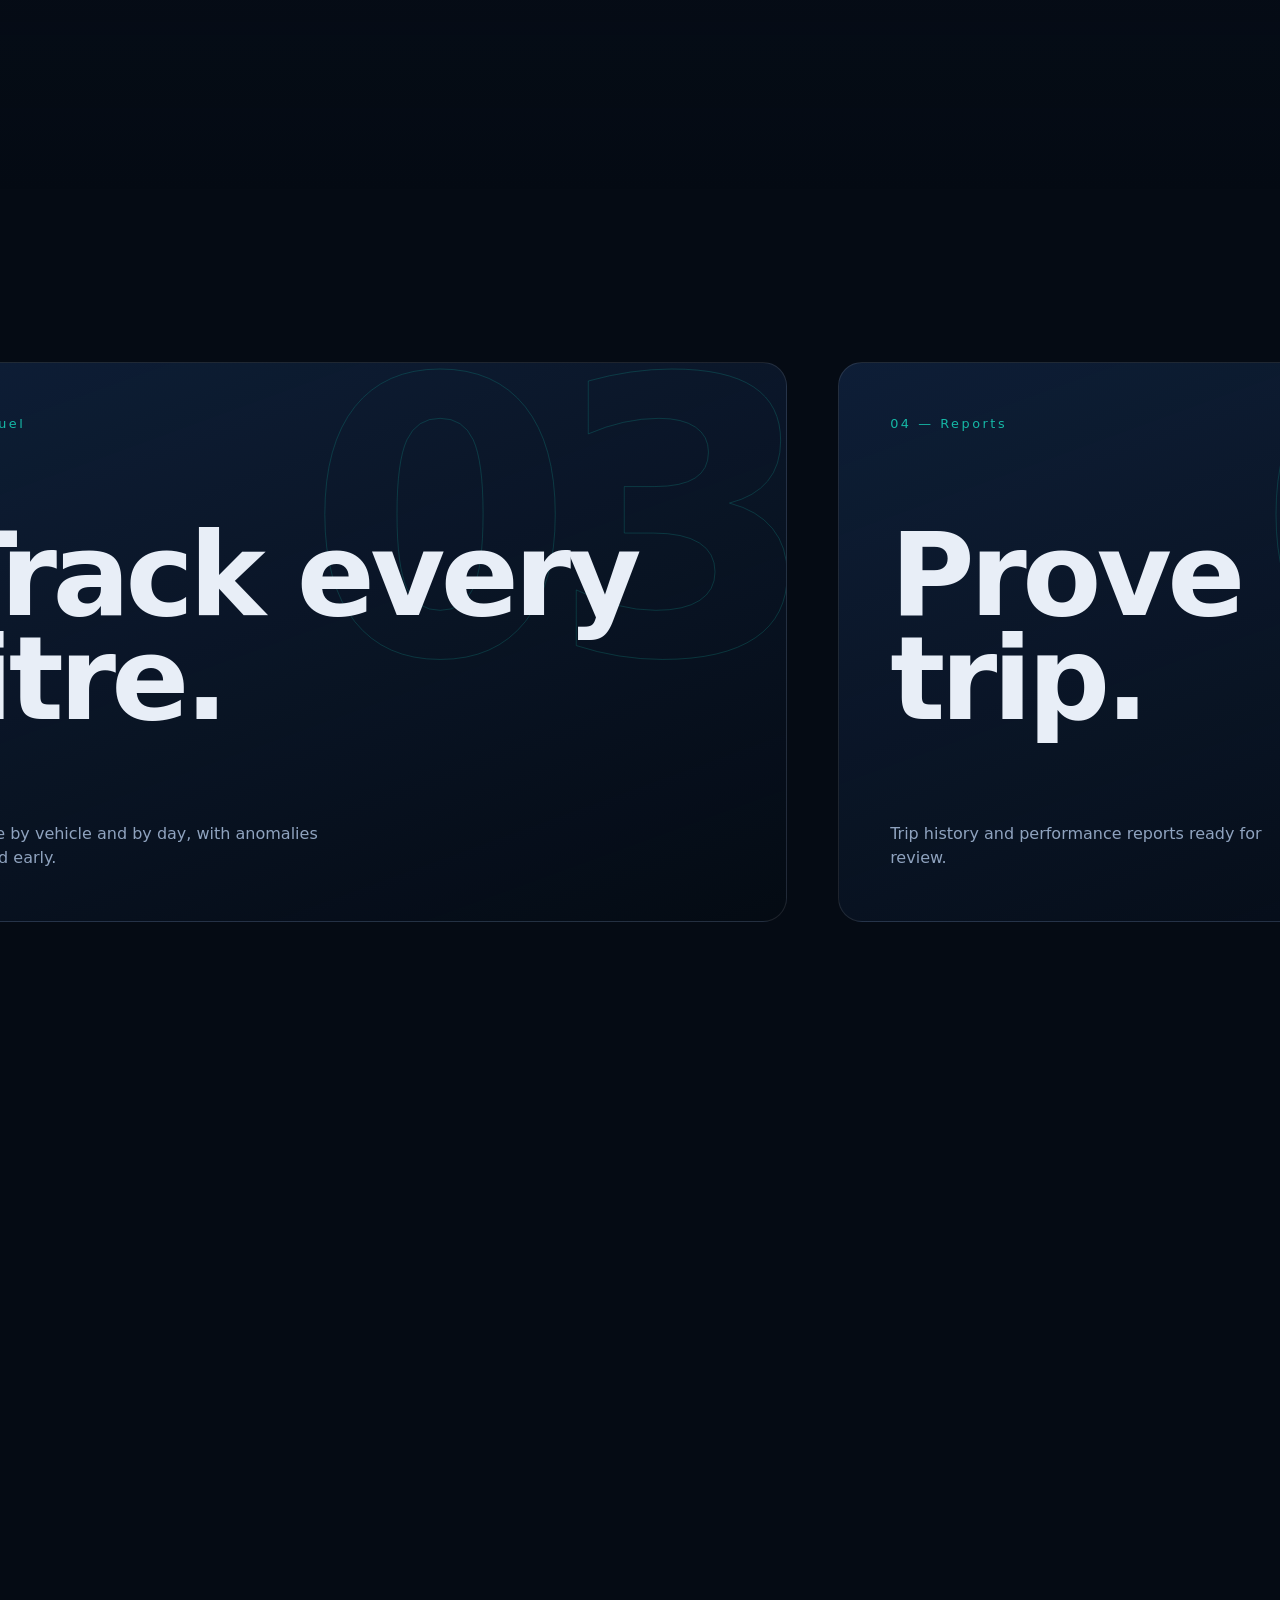
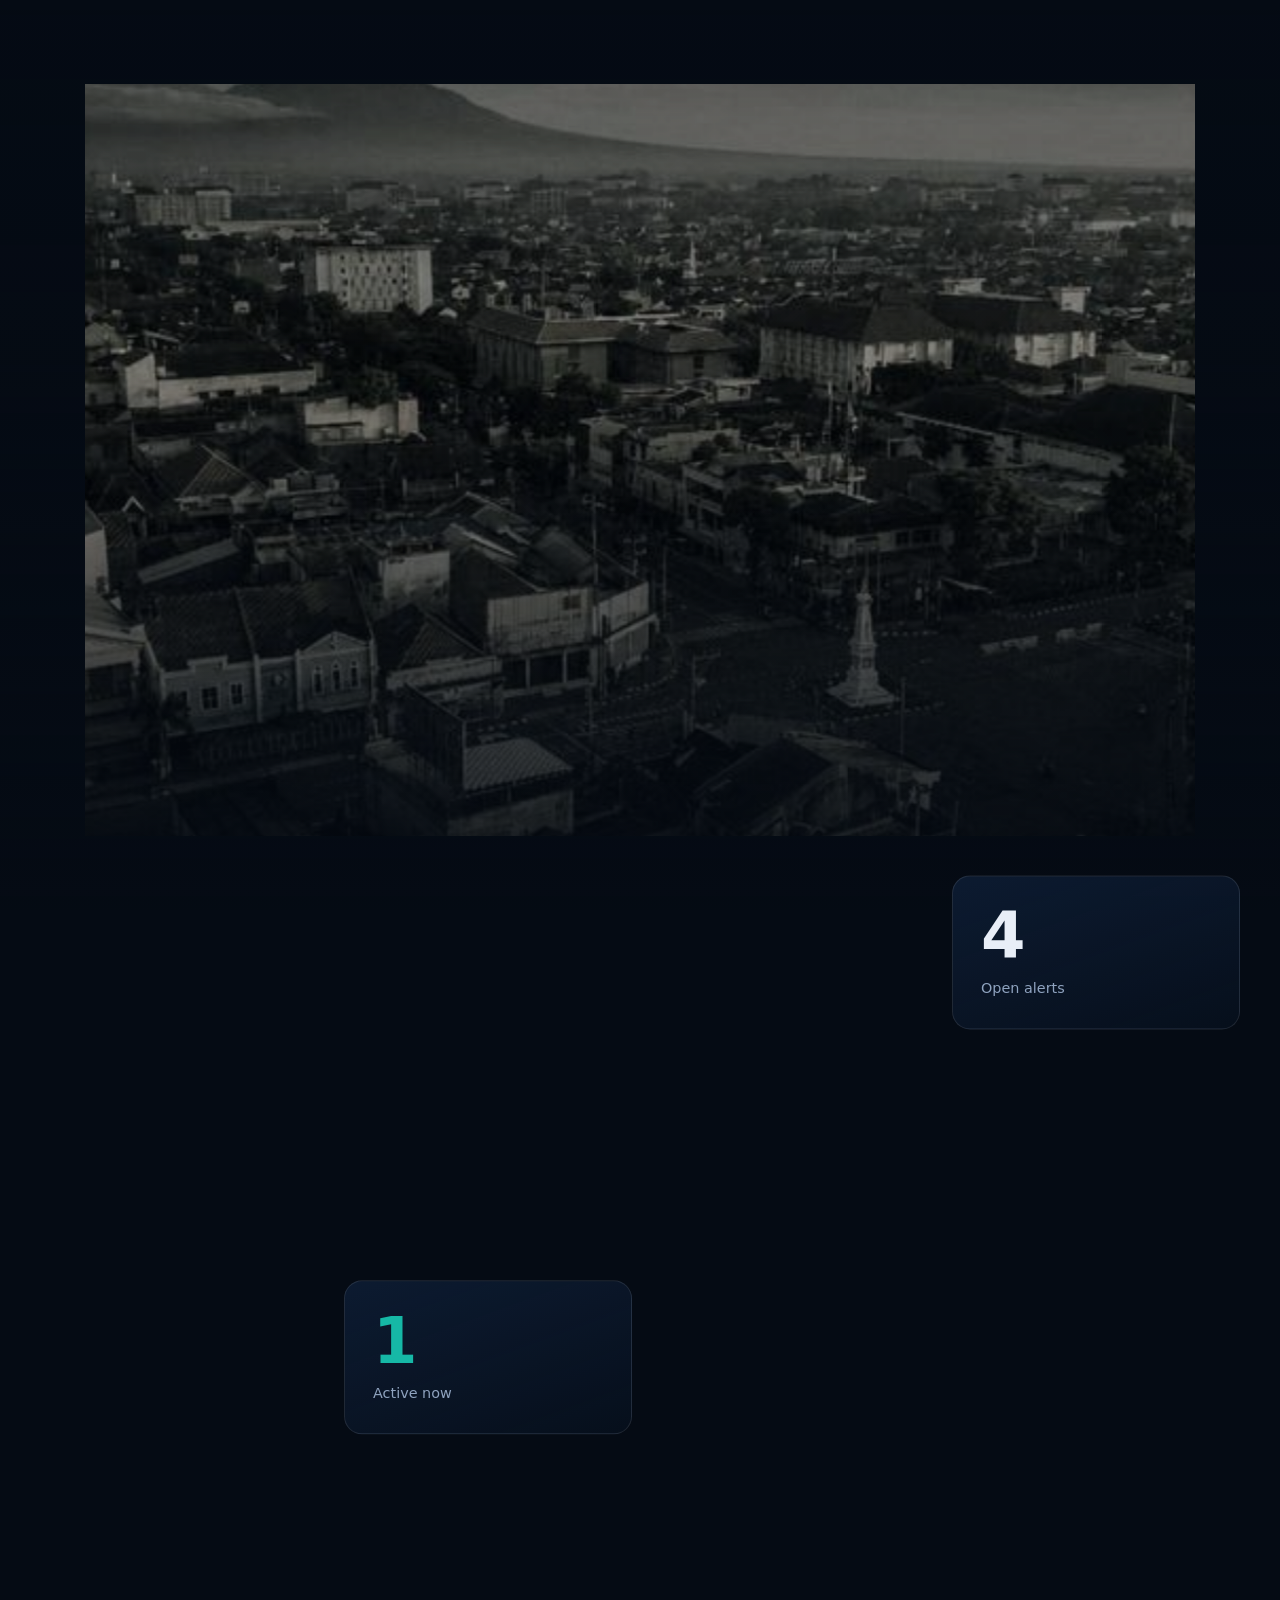
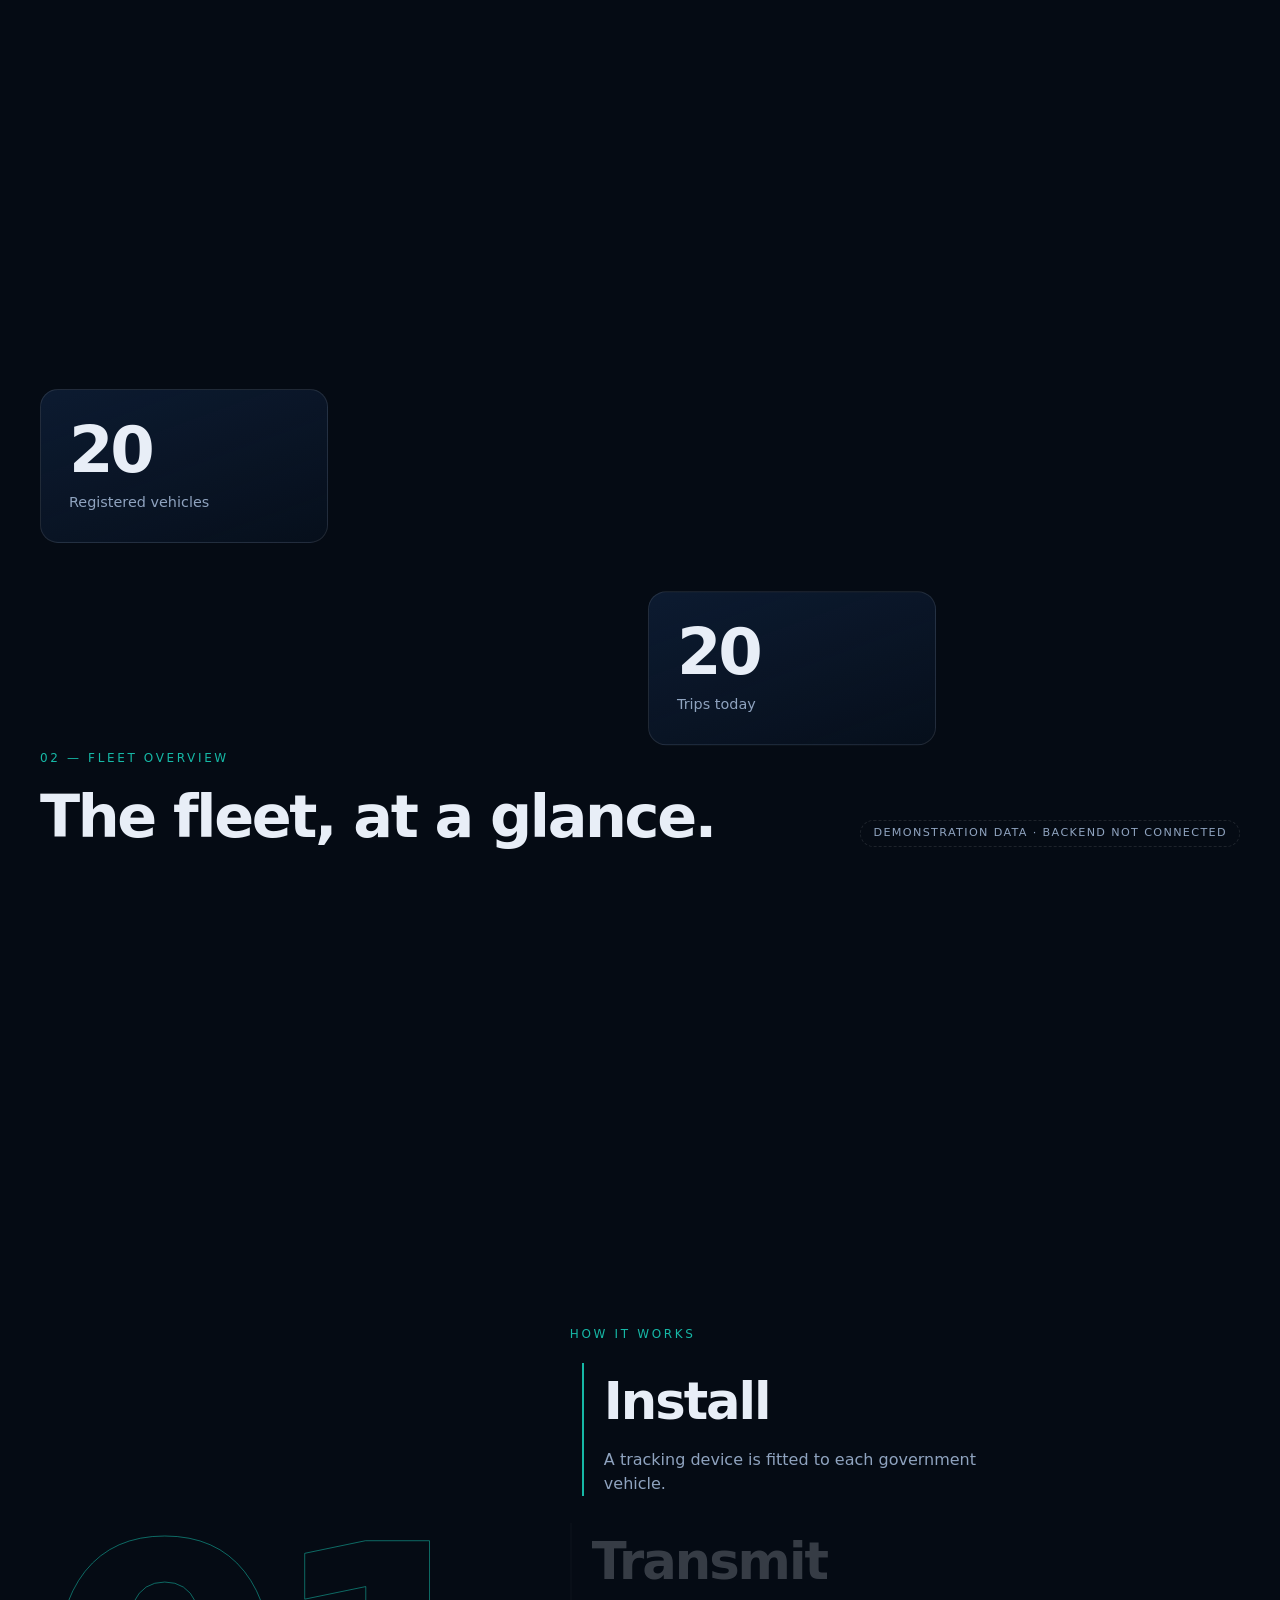
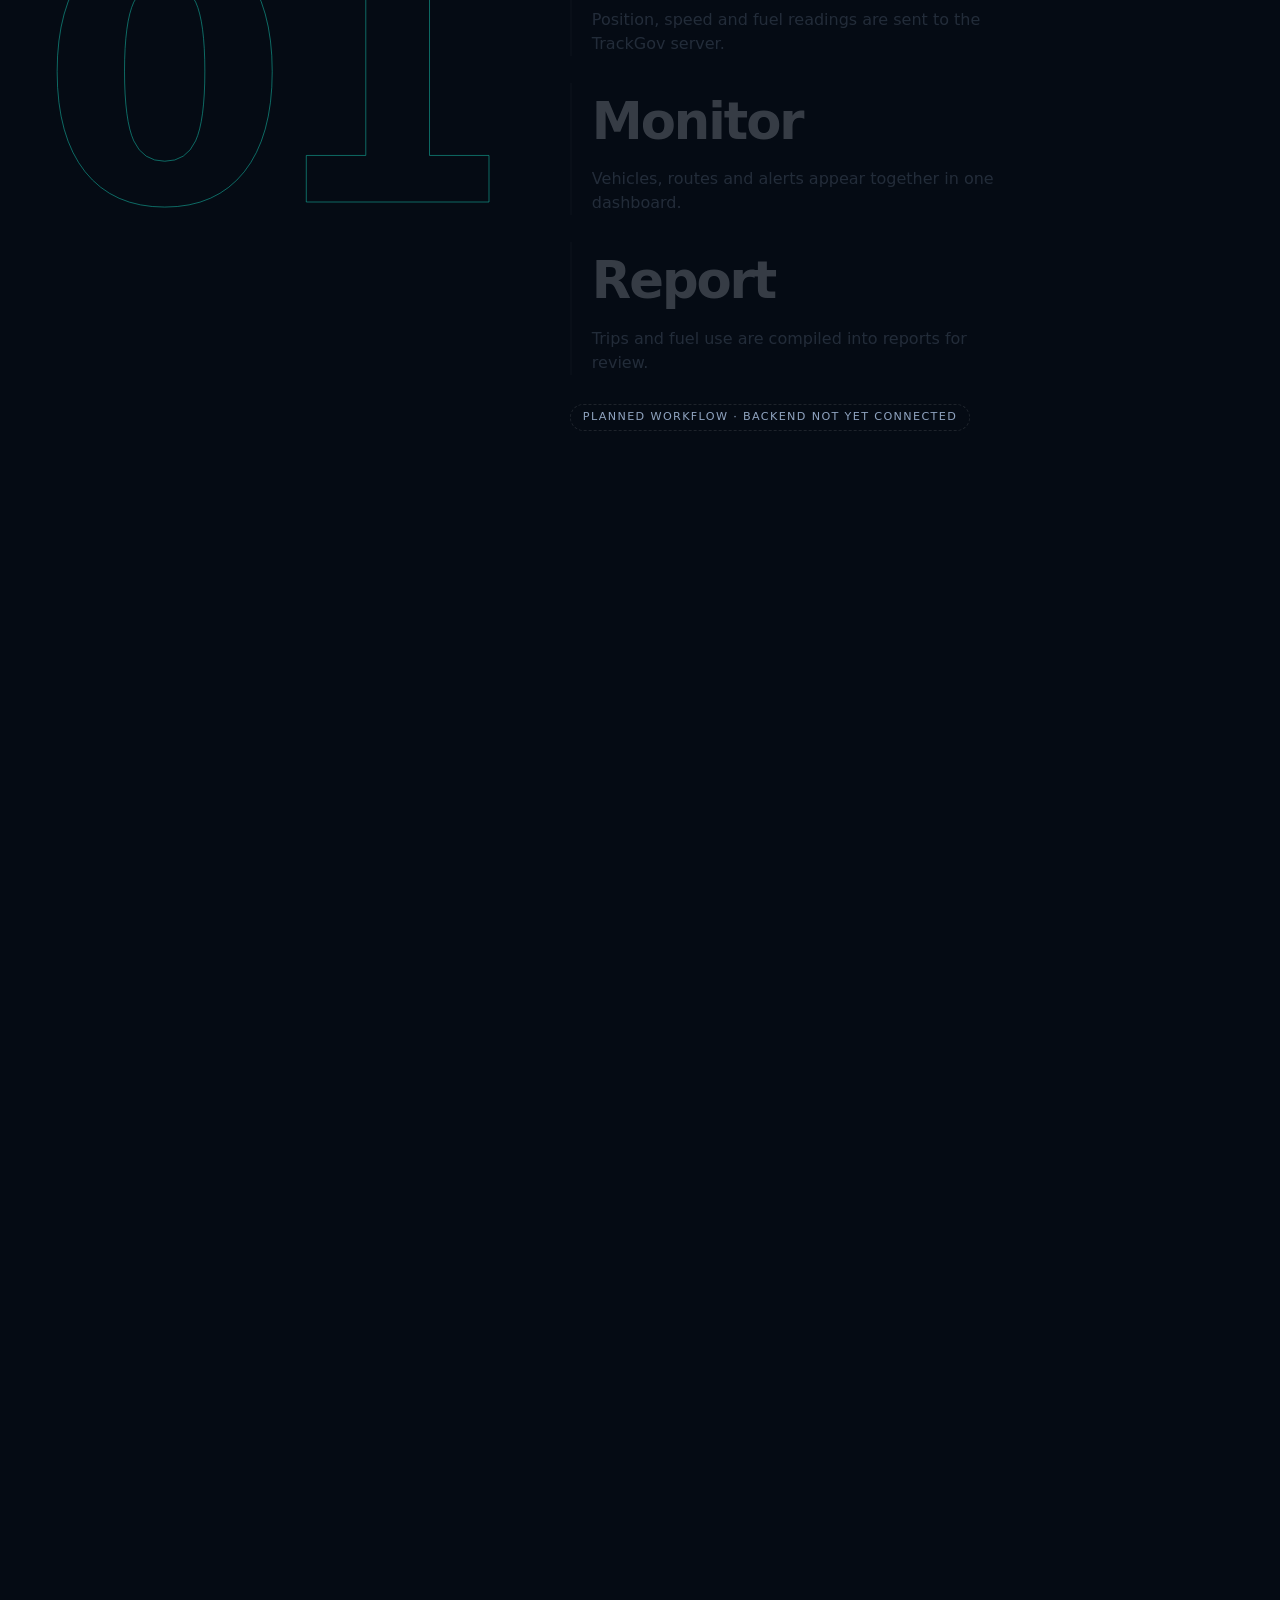
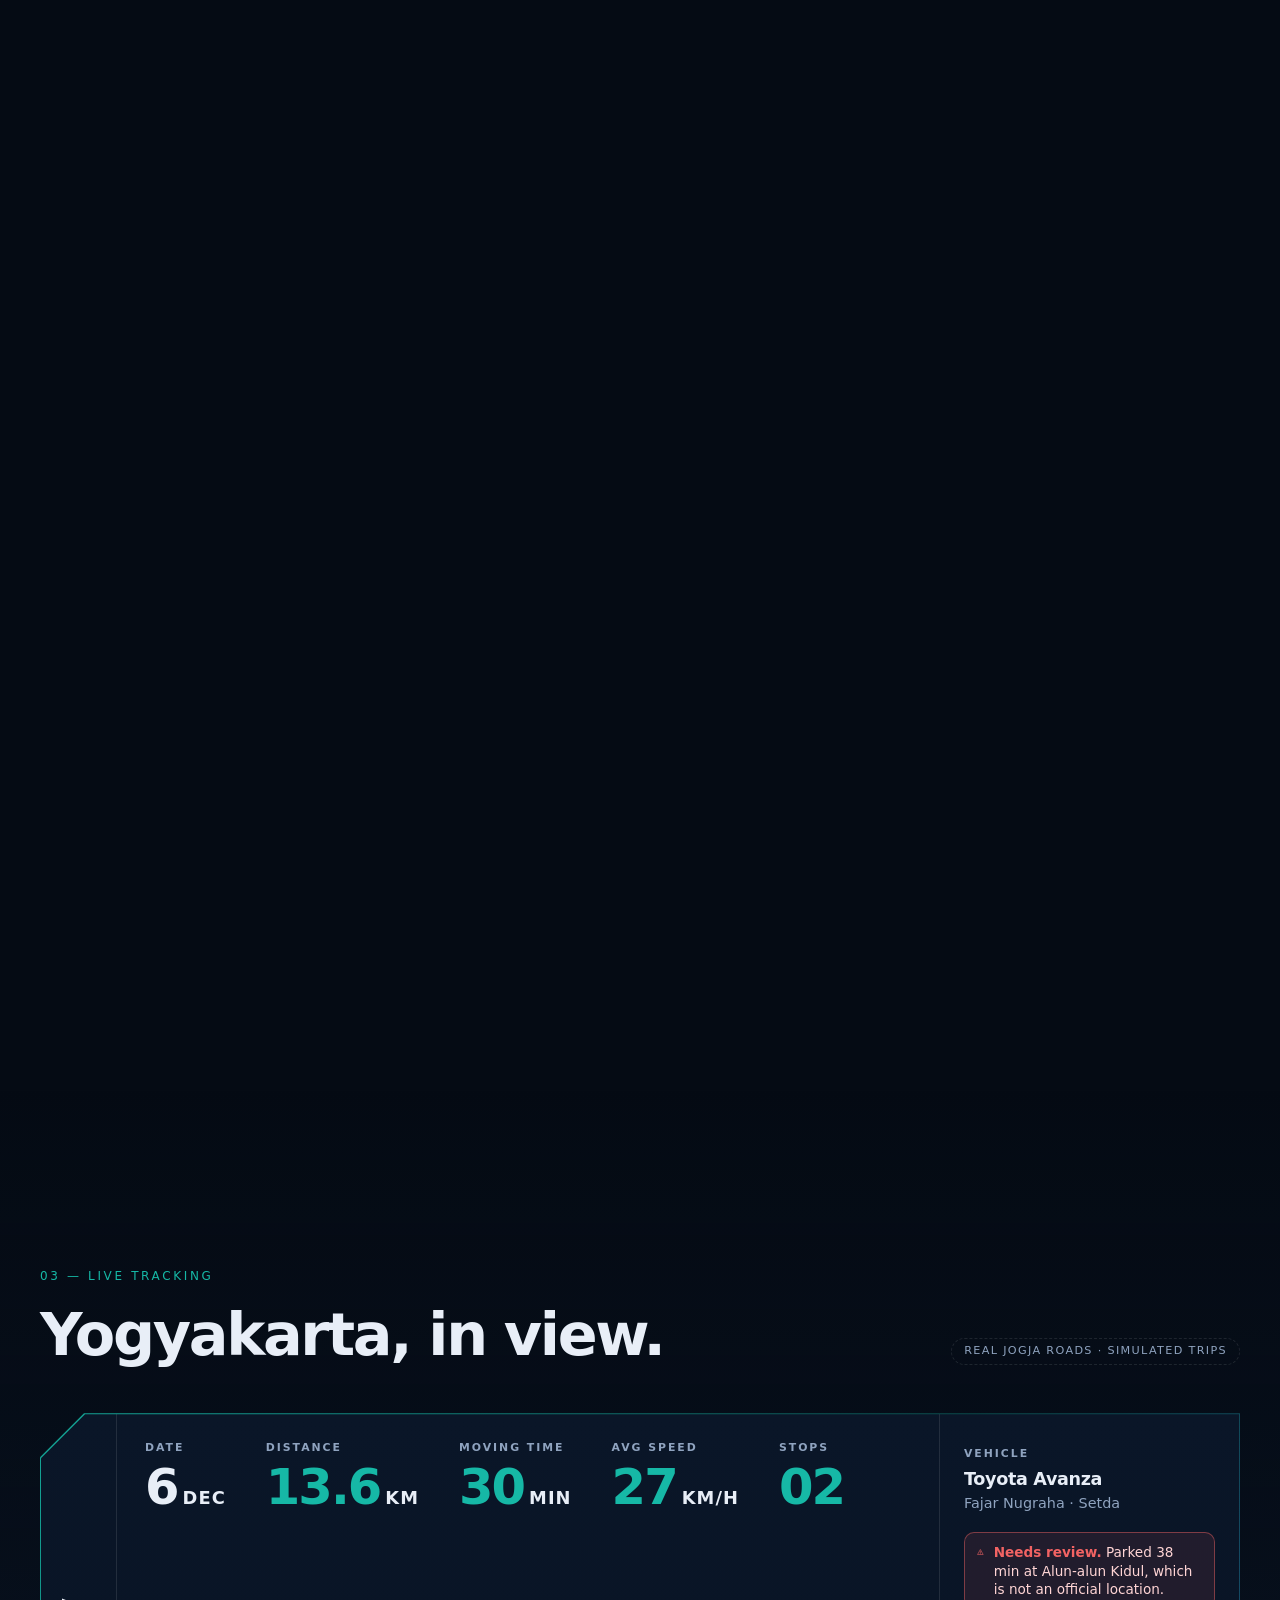
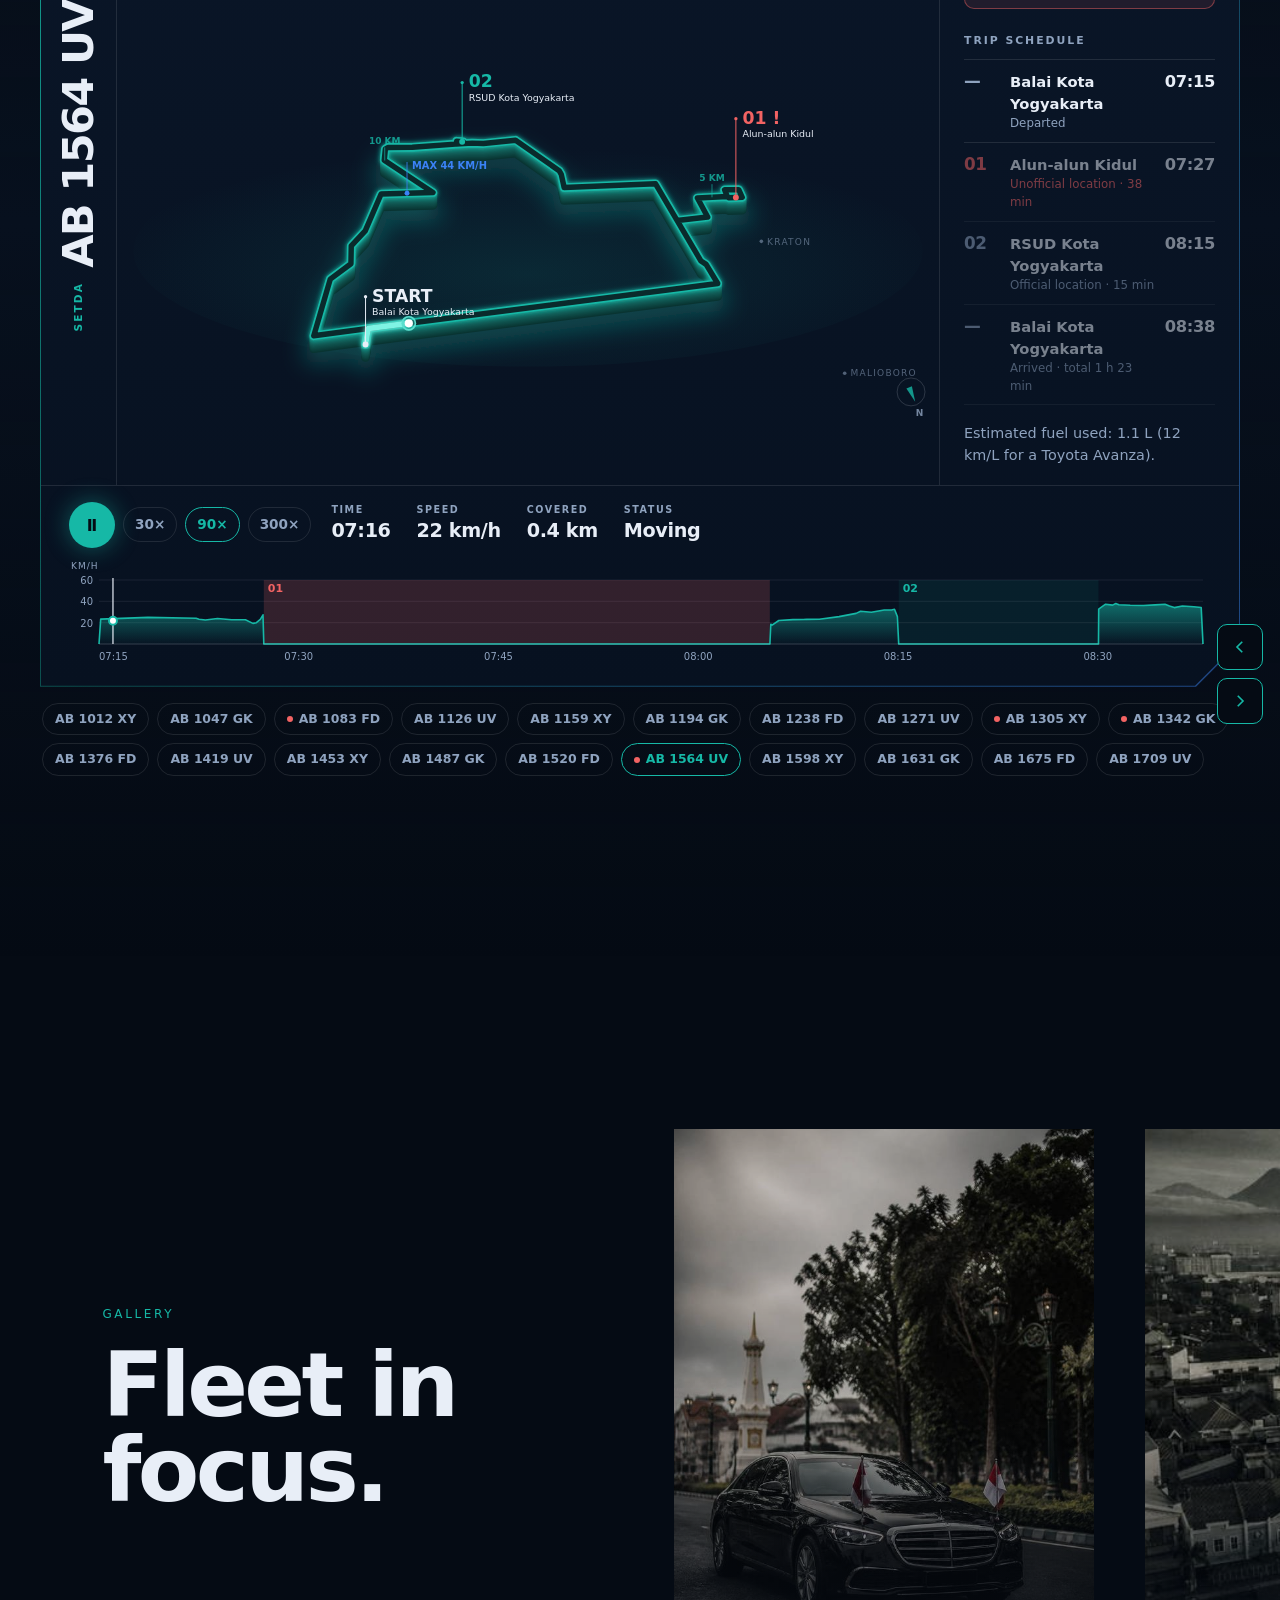
==== commit 44580d21: "Add demo login page with role picker and link it from the landing page Co-Authored-By: Claude Opus 5" ====
--- a/index.html
+++ b/index.html
@@ -139,7 +139,7 @@
             >
           </li>
           <li>
-            <a href="#login" data-hot="sedan"
+            <a href="login.html" data-hot="sedan"
               ><em aria-hidden="true">06</em><span style="--i: 5">Login</span></a
             >
           </li>
@@ -666,7 +666,7 @@
           <h2 class="rv">Movement,<br />under control.</h2>
           <div class="ctas rv" style="--d: 0.15s">
             <a class="btn p" href="#tracking">Explore Live Tracking</a
-            ><a class="btn s" href="#login">Login (coming soon)</a>
+            ><a class="btn s" href="login.html">Login</a>
           </div>
         </div>
       </section>
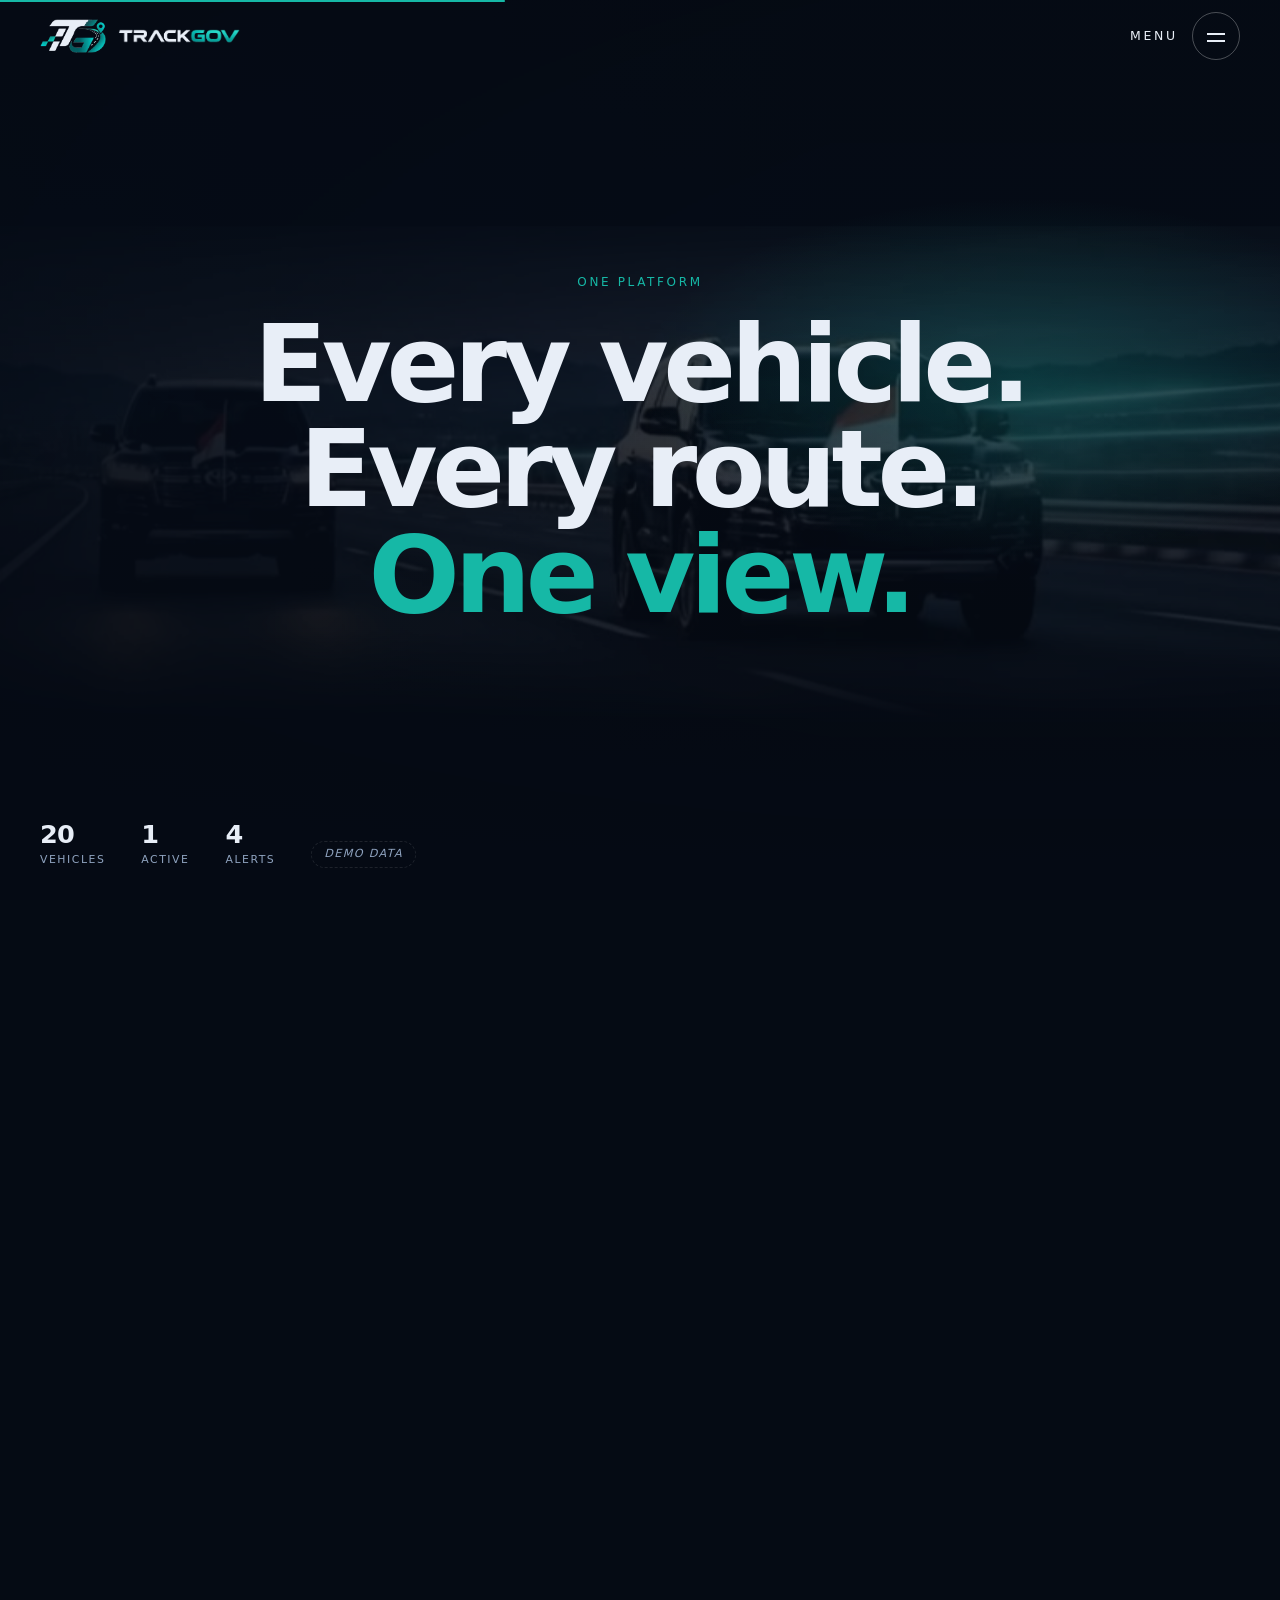
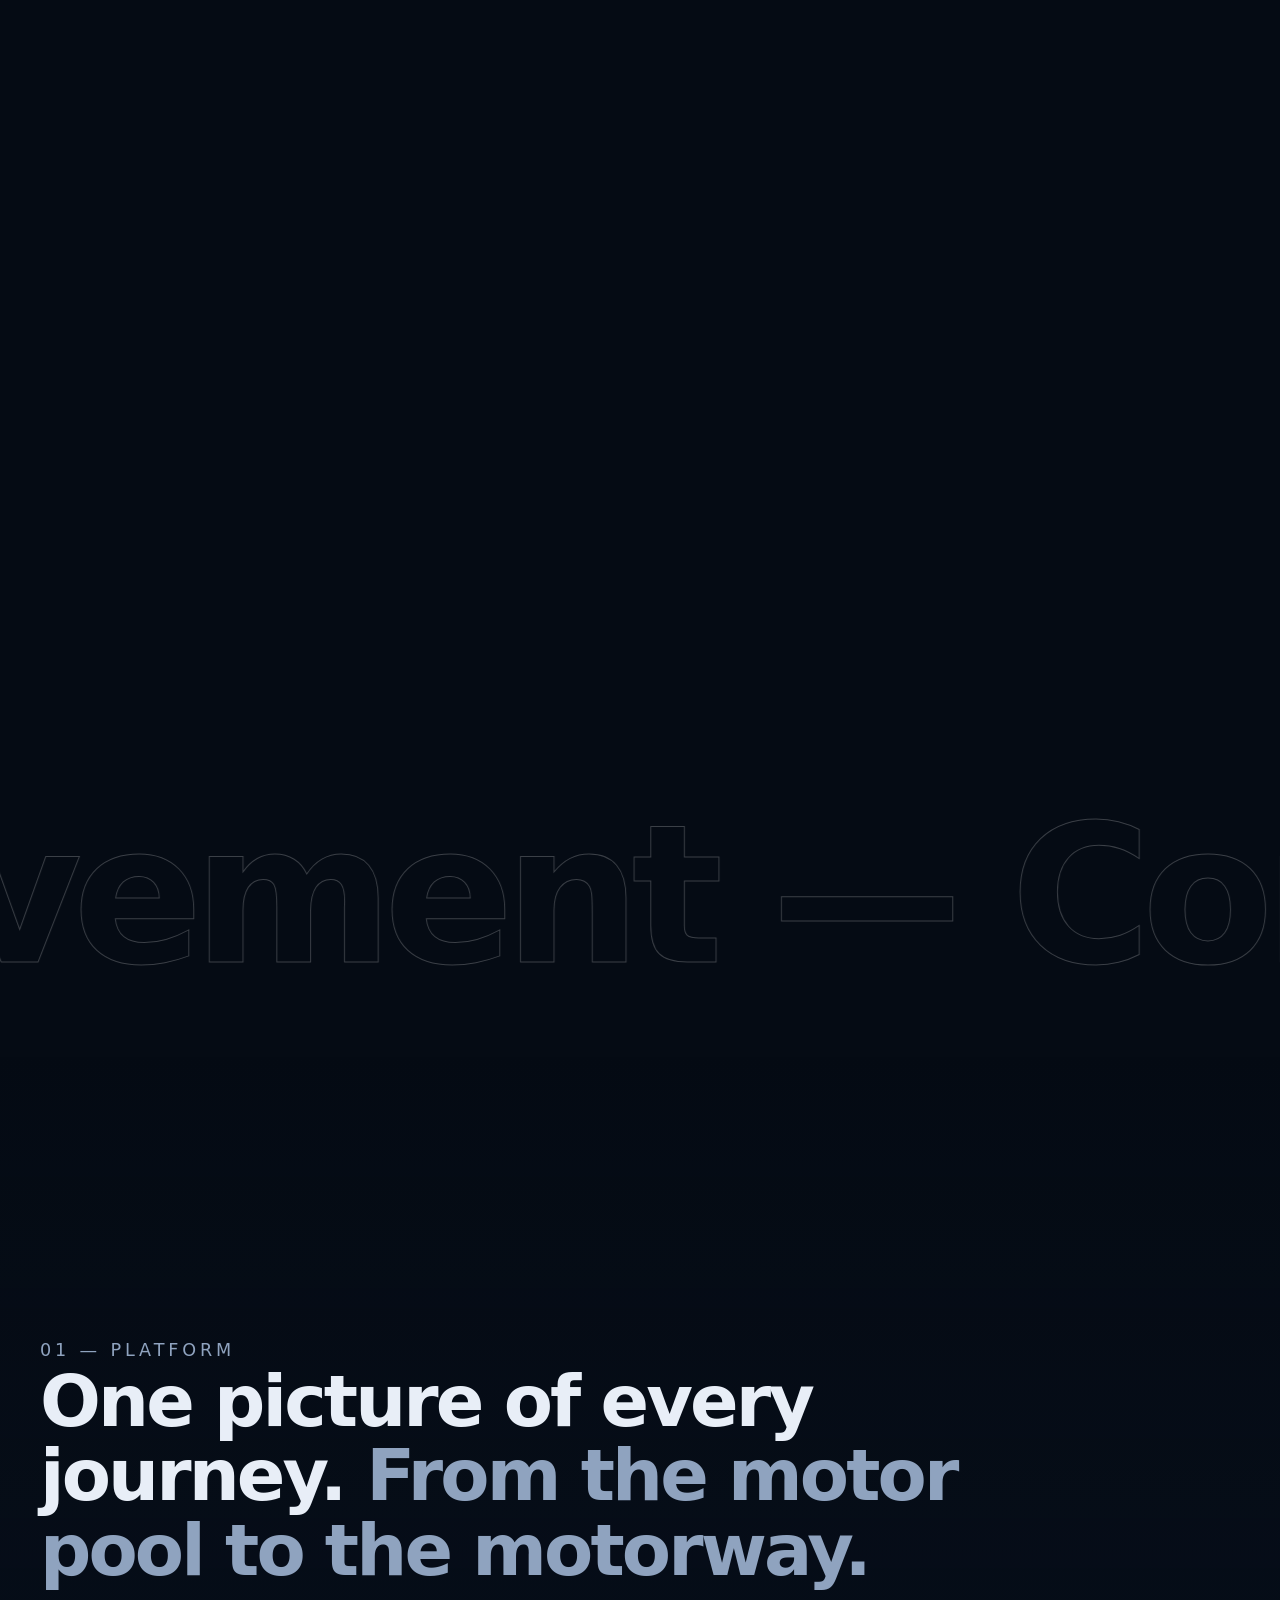
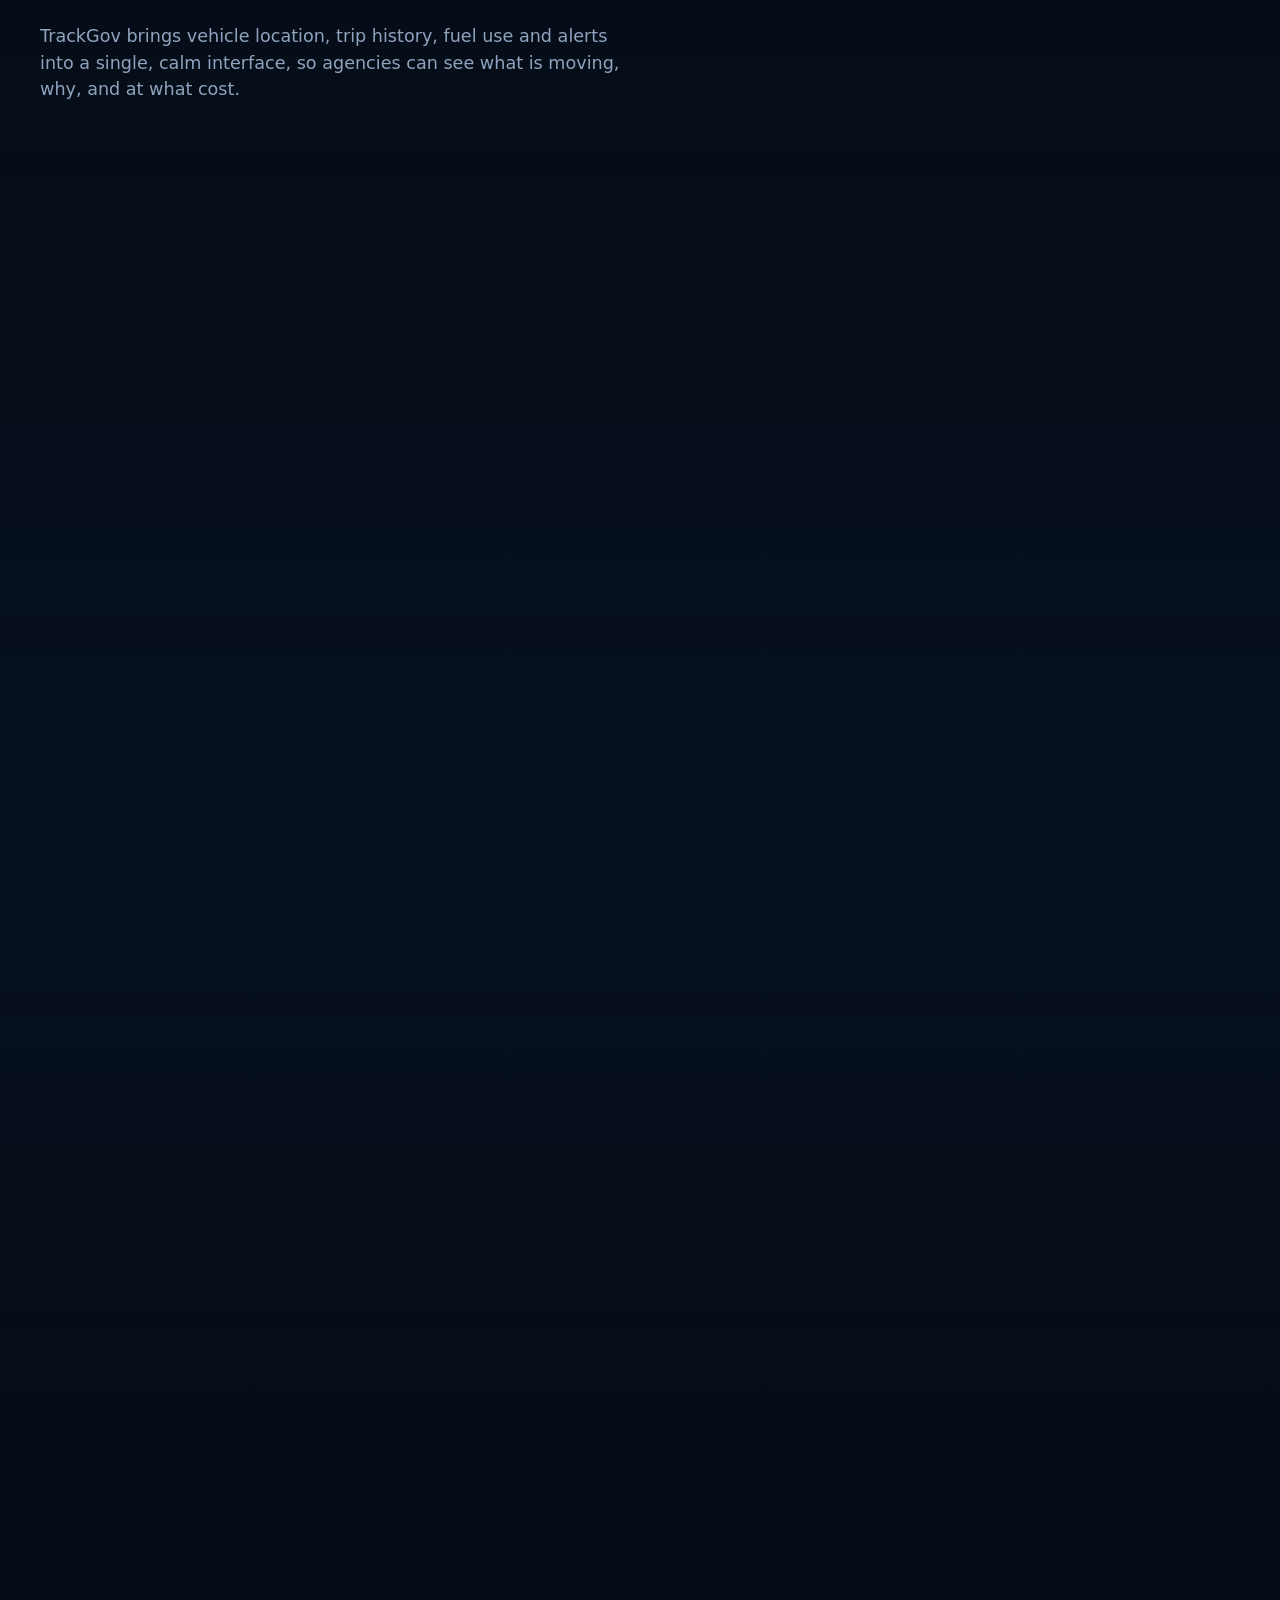
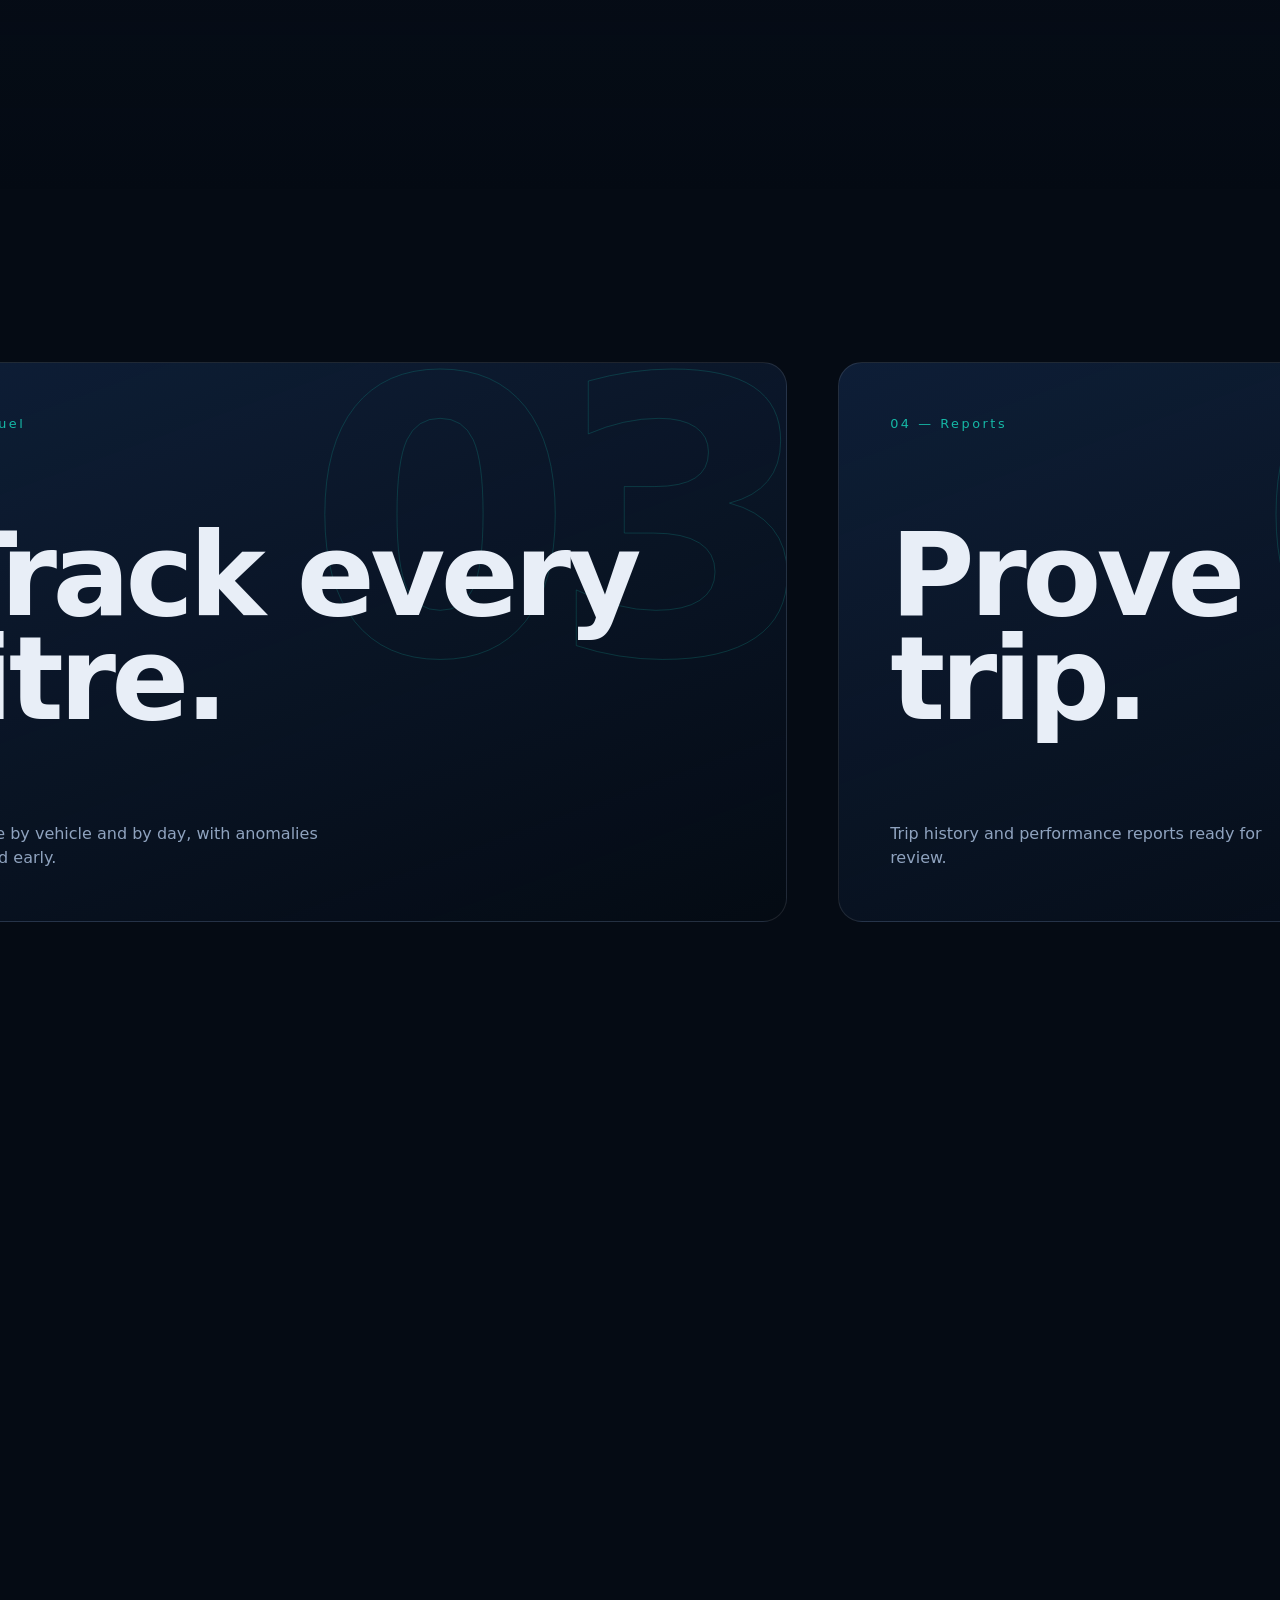
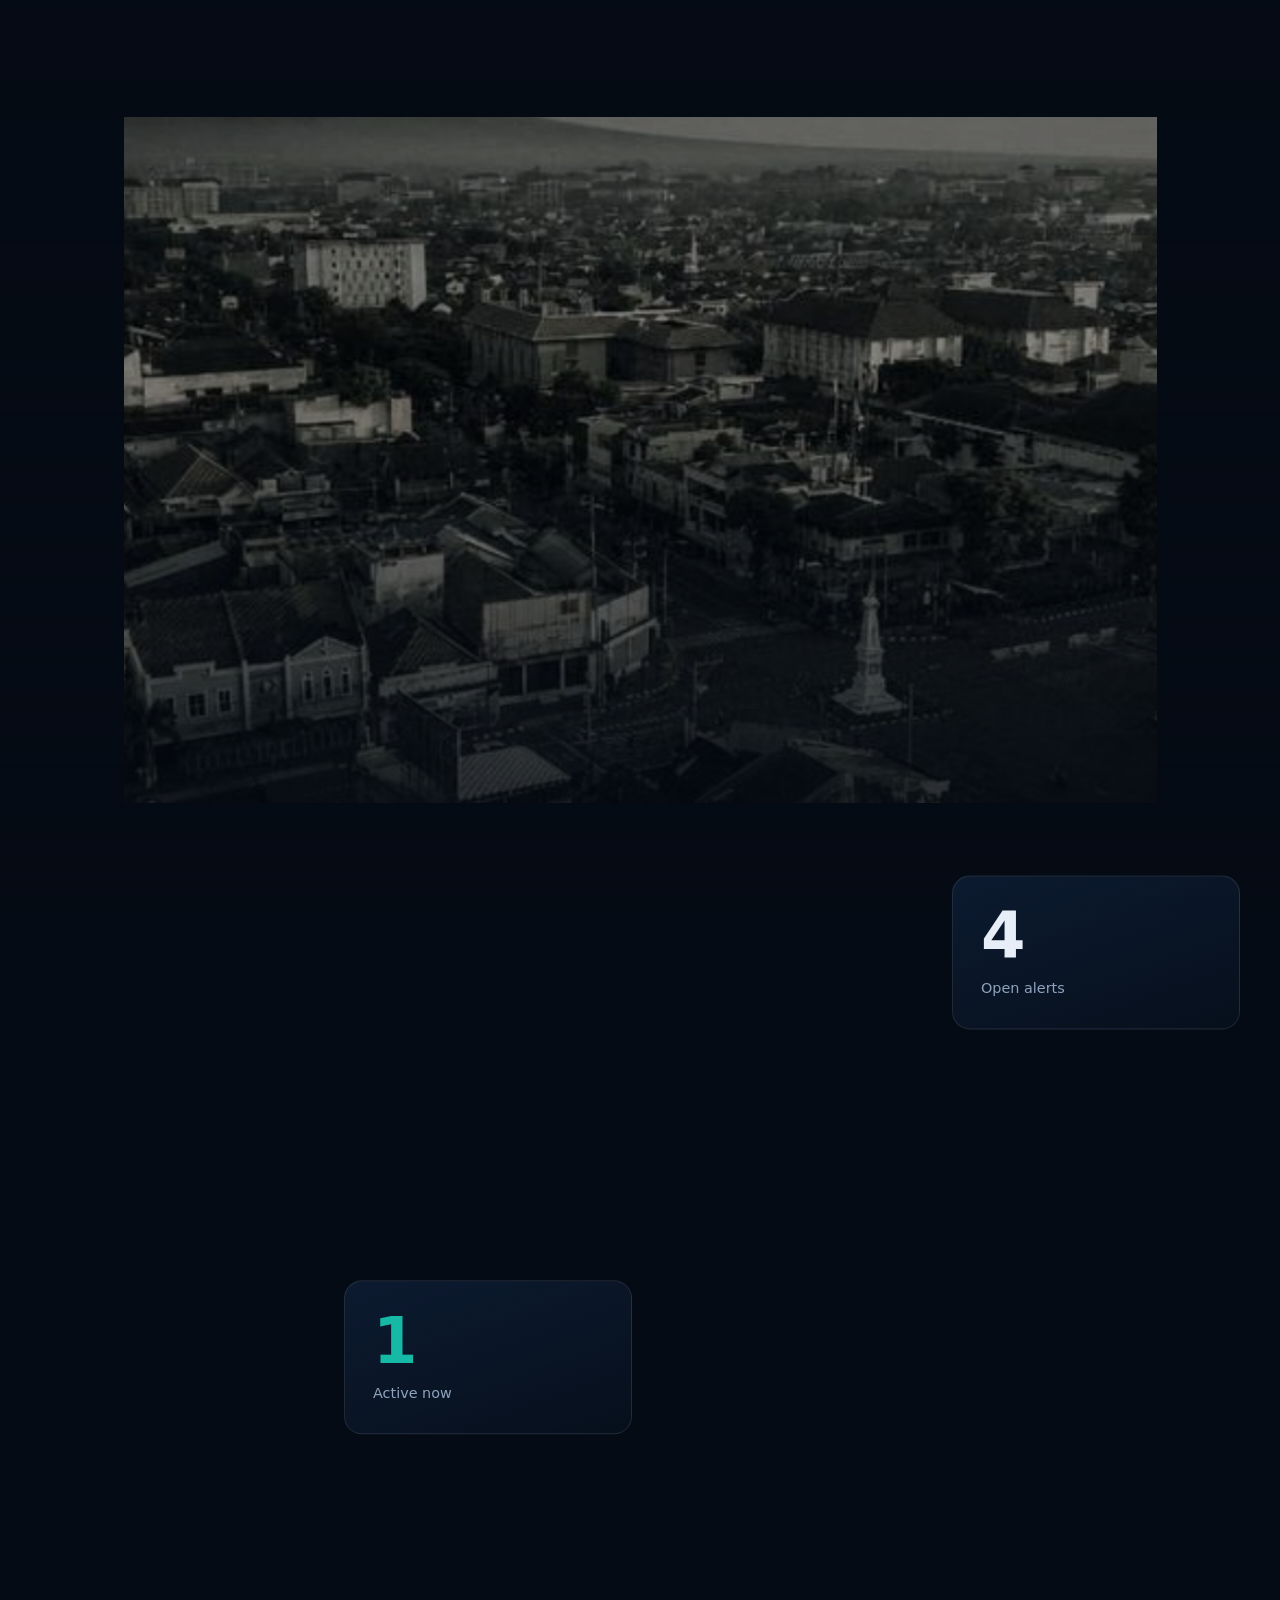
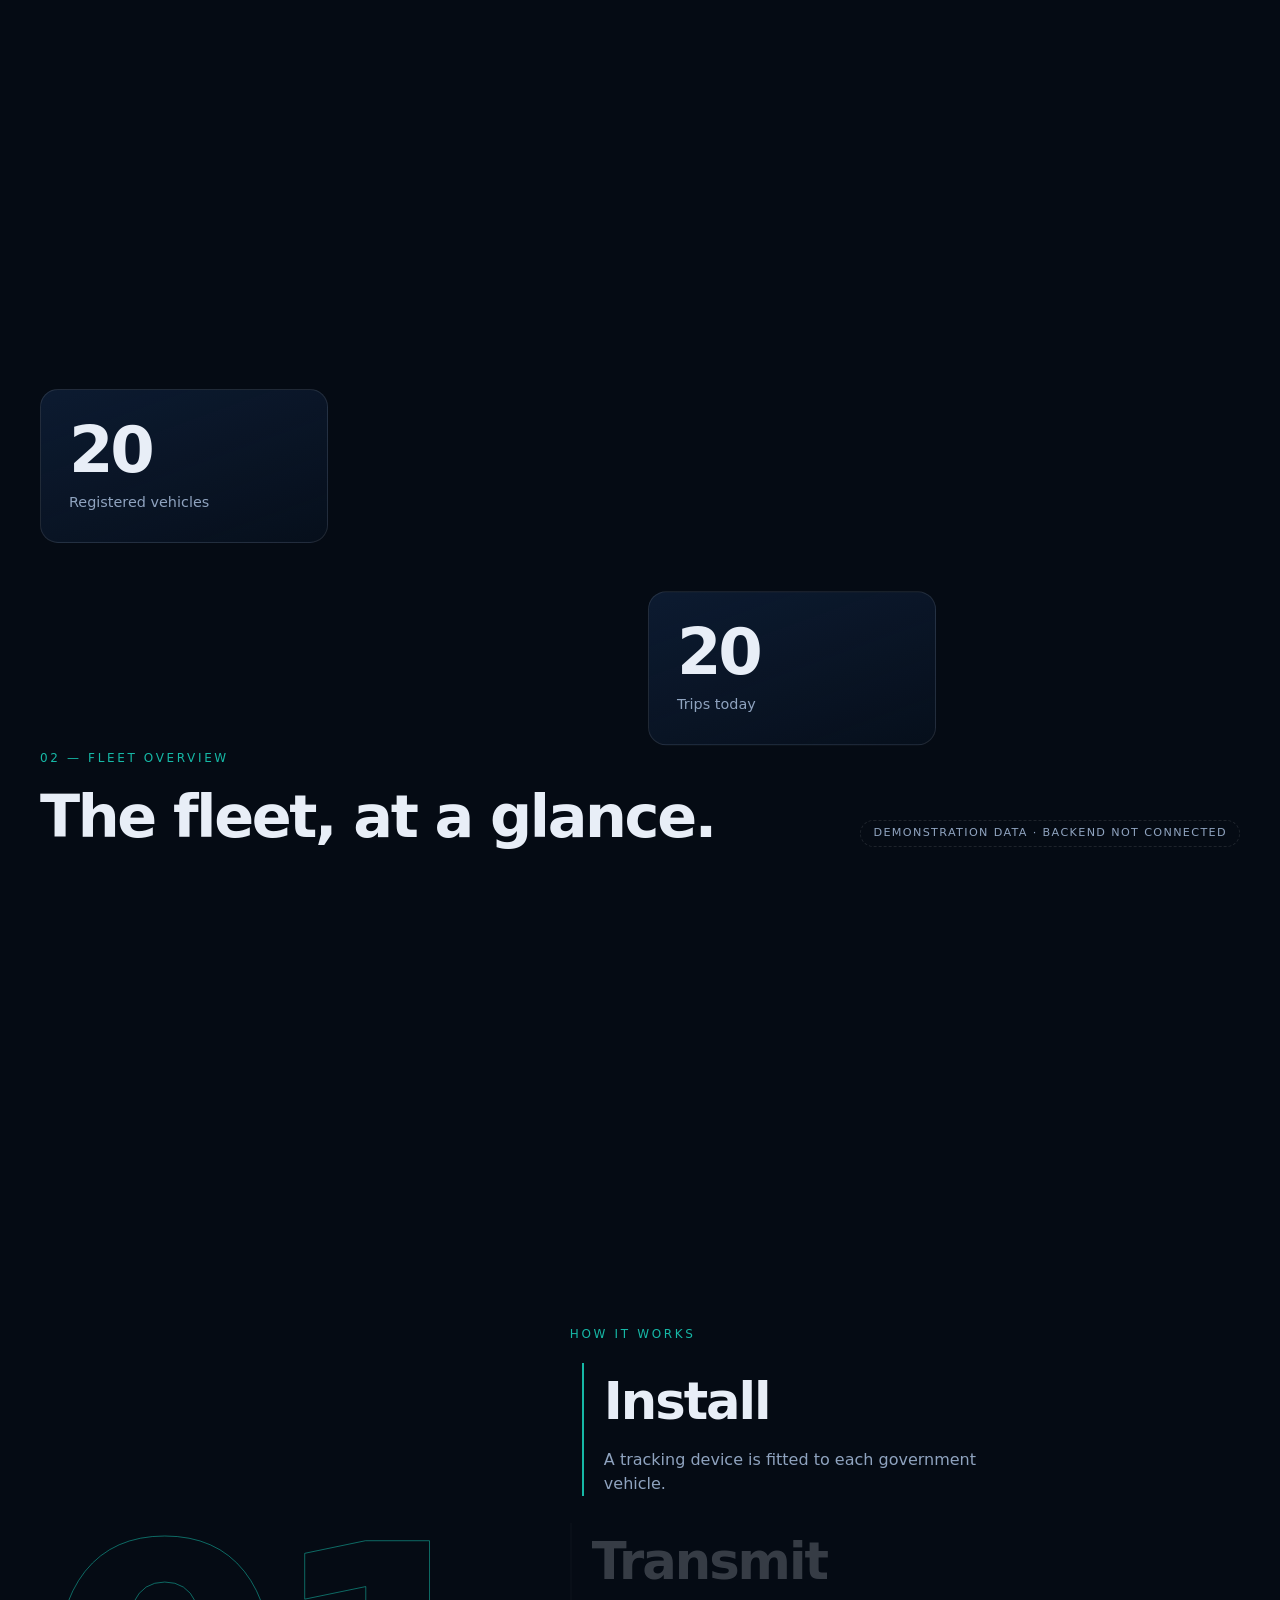
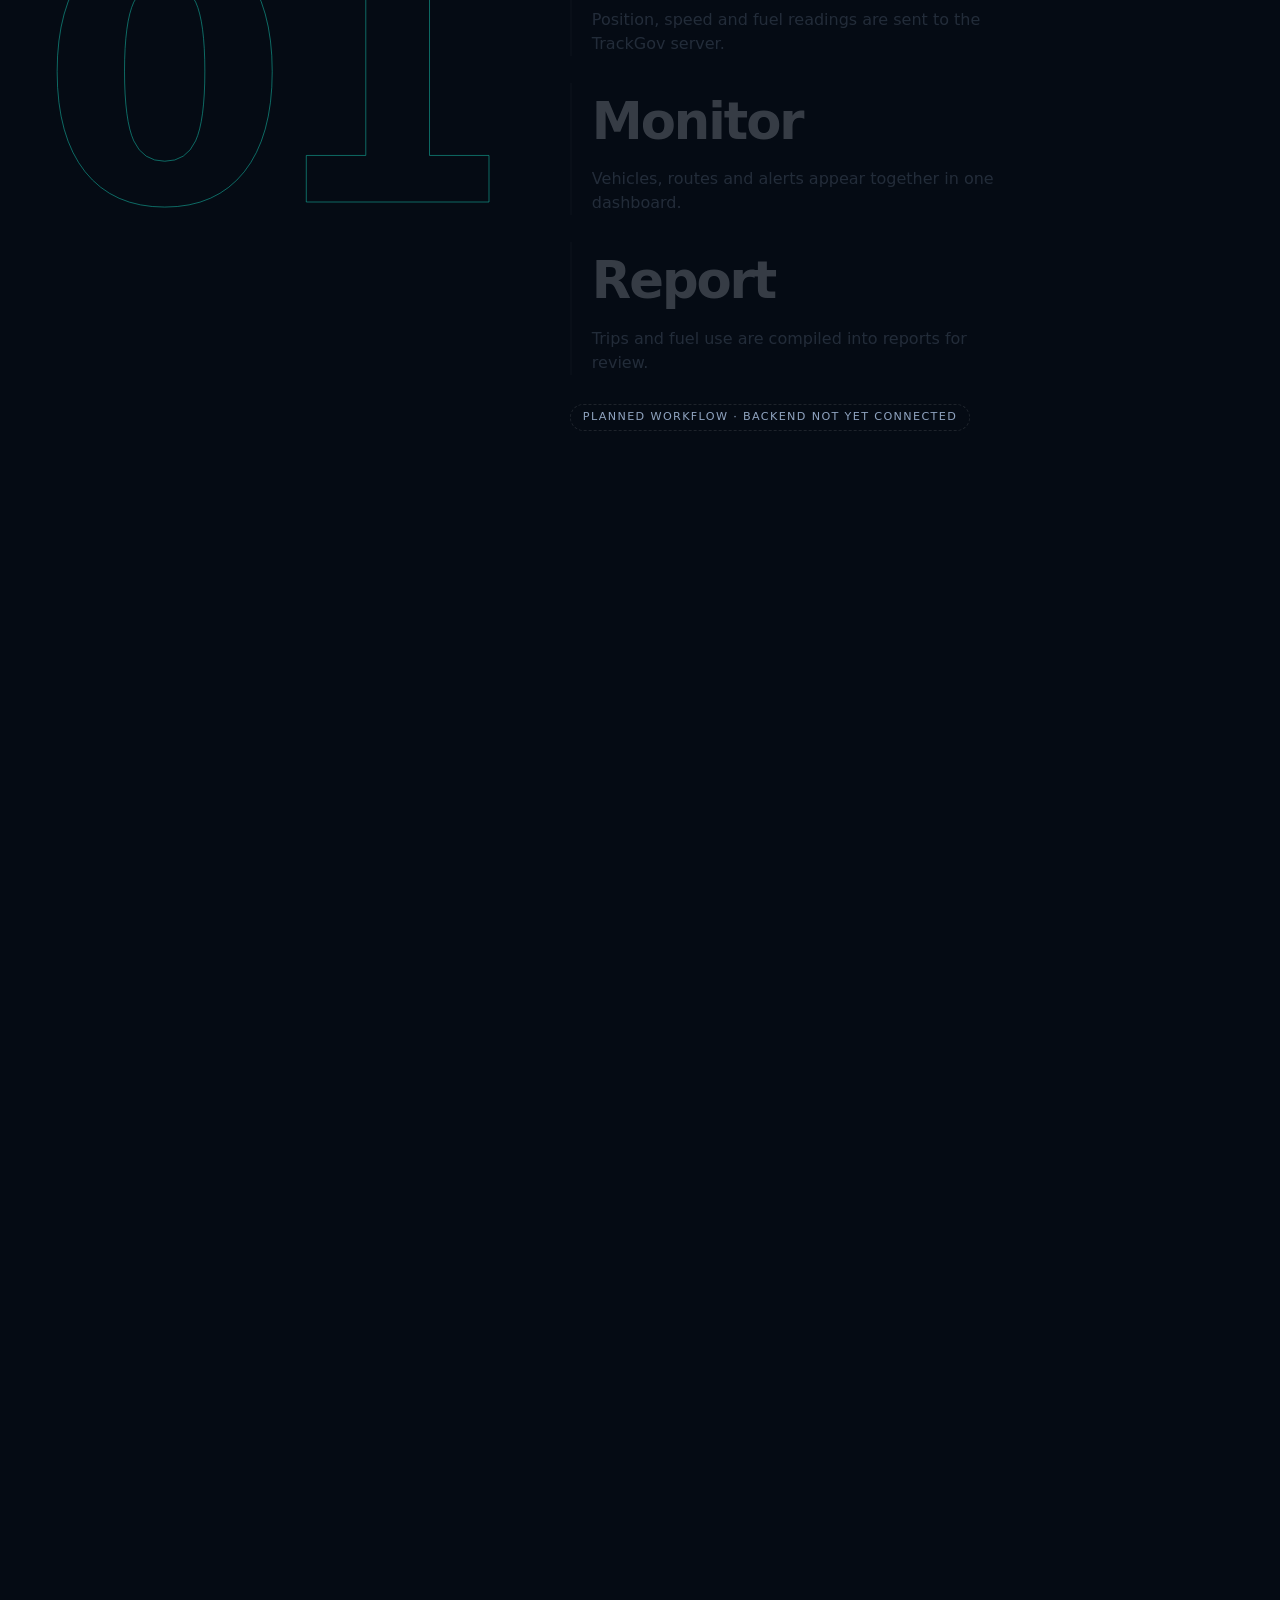
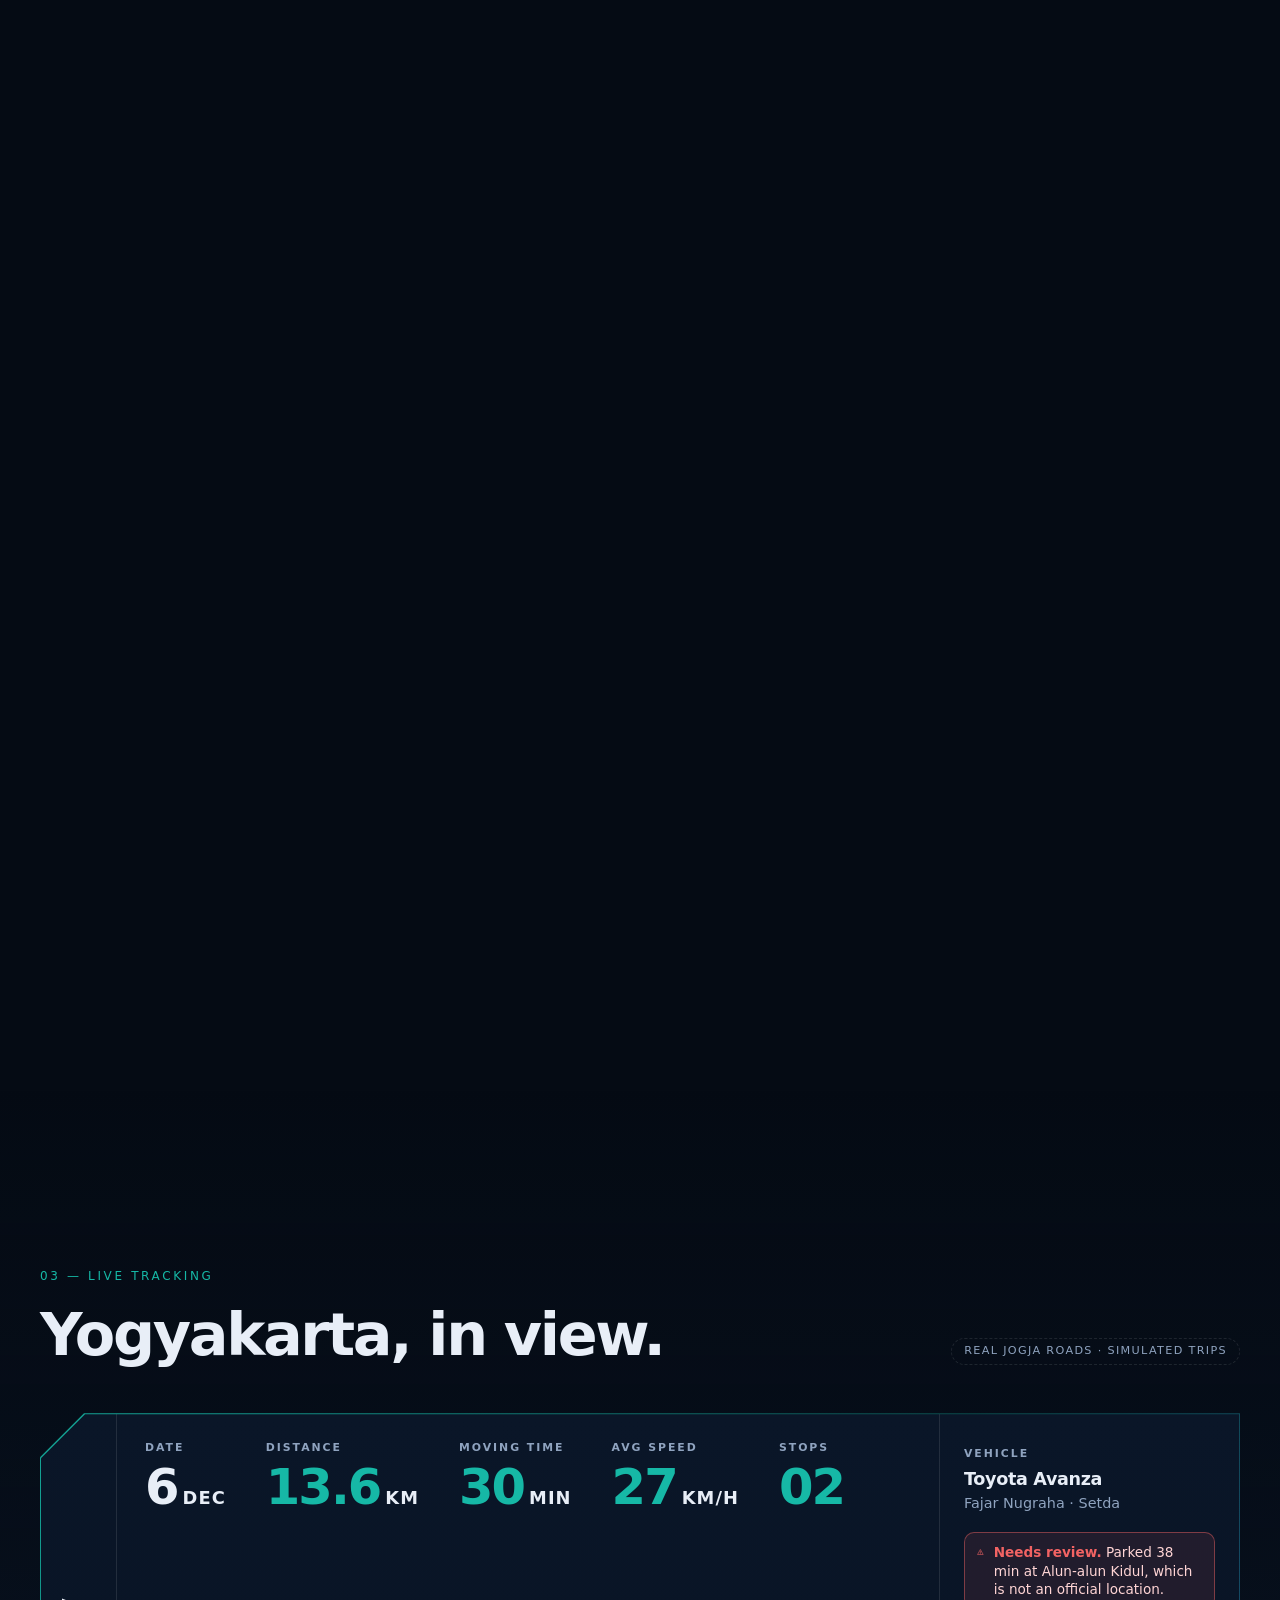
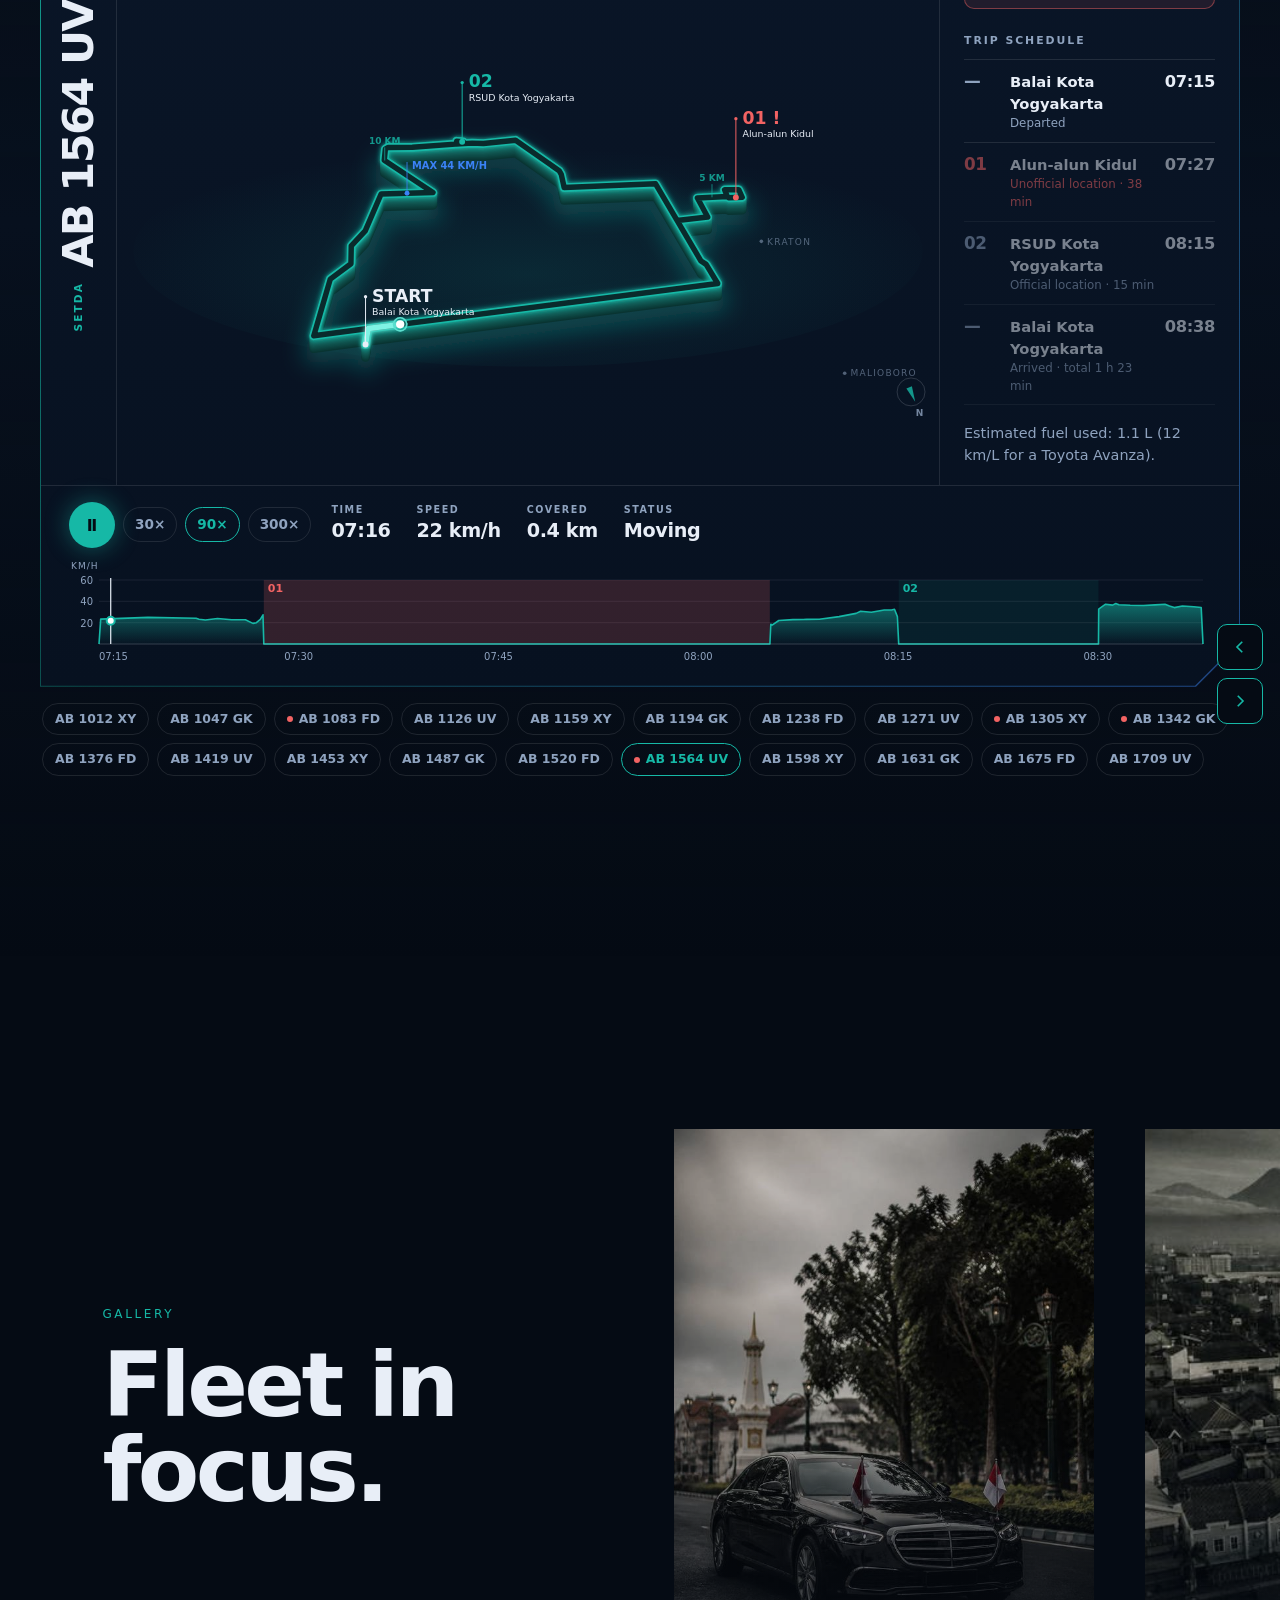
==== commit f277537e: "Calculate the last sample numbers on the landing page - Hero chips: a car that is driving now with i" ====
--- a/index.html
+++ b/index.html
@@ -220,10 +220,10 @@
               </circle>
             </svg>
             <div class="chip" style="--k: 26; right: 9%; top: 24%">
-              <div class="ci">VH-014 · En route · <b>62 km/h</b></div>
+              <div class="ci" id="hero-car-chip">Live tracking</div>
             </div>
             <div class="chip" style="--k: -18; right: 24%; top: 64%">
-              <div class="ci">Fuel <b>71%</b></div>
+              <div class="ci">Fuel <b id="hero-fuel-chip">0 L</b> today</div>
             </div>
             <div class="chip" style="--k: 14; right: 5%; top: 50%">
               <div class="ci">Alerts <b id="hero-alerts-chip">0</b></div>
@@ -557,27 +557,16 @@
           <div class="grid2">
             <div class="panel chart rv">
               <h3>Fuel monitoring</h3>
-              <p>Fuel use per day, last 7 days (% of the busiest day)</p>
-              <div
-                class="bars"
-                role="img"
-                aria-label="Demonstration bar chart of daily fuel use: Mon 62, Tue 71, Wed 58, Thu 80, Fri 74, Sat 40, Sun 33 percent of peak"
-              >
-                <div><i style="--h: 62%"></i>Mon</div>
-                <div><i style="--h: 71%"></i>Tue</div>
-                <div><i style="--h: 58%"></i>Wed</div>
-                <div><i style="--h: 80%"></i>Thu</div>
-                <div><i style="--h: 74%"></i>Fri</div>
-                <div><i style="--h: 40%"></i>Sat</div>
-                <div><i style="--h: 33%"></i>Sun</div>
-              </div>
+              <p>Fuel bought today, per agency (liters)</p>
+              <!-- Filled by js/landing.js -->
+              <div class="bars" id="fuel-bars" role="img" aria-label="Fuel bought today per agency"></div>
             </div>
             <div class="panel chart rv" style="--d: 0.15s">
               <h3>Trip history</h3>
-              <p>Recent trips (sample)</p>
+              <p>Latest trips today</p>
               <table>
                 <caption style="position: absolute; left: -9999px">
-                  Sample trip history
+                  Latest trips today
                 </caption>
                 <thead>
                   <tr>
@@ -586,42 +575,30 @@
                     <th>Status</th>
                   </tr>
                 </thead>
-                <tbody>
-                  <tr>
-                    <td>VH-014</td>
-                    <td>Tugu → UGM</td>
-                    <td class="tag">Completed</td>
-                  </tr>
-                  <tr>
-                    <td>VH-077</td>
-                    <td>Bantul → Kotagede</td>
-                    <td class="tag">Completed</td>
-                  </tr>
-                  <tr>
-                    <td>VH-102</td>
-                    <td>Sleman → Malioboro</td>
-                    <td class="warn">Delayed</td>
-                  </tr>
-                </tbody>
+                <!-- Filled by js/landing.js -->
+                <tbody id="recent-trips"></tbody>
               </table>
             </div>
             <div class="panel chart rv" style="--d: 0.3s">
               <h3>Reports &amp; analytics</h3>
-              <p>Utilisation this month (sample)</p>
+              <p id="fuel-check-text">Fuel check today: cars whose fuel matches their distance</p>
               <div
                 class="n teal"
+                id="fuel-check-percent"
                 style="font-size: 3.4rem; font-weight: 700; letter-spacing: -0.05em"
               >
-                78%
+                0%
               </div>
               <div
+                id="fuel-check-meter"
                 style="height: 8px; border-radius: 9px; background: var(--navy2); margin-top: 16px"
                 role="img"
-                aria-label="Demonstration utilisation 78 percent"
+                aria-label="Fuel check today"
               >
                 <div
+                  id="fuel-check-bar"
                   style="
-                    width: 78%;
+                    width: 0%;
                     height: 100%;
                     border-radius: 9px;
                     background: linear-gradient(90deg, var(--blue), var(--teal));
@@ -683,8 +660,10 @@
     <script src="js/data/places.js"></script>
     <script src="js/data/vehicles.js"></script>
     <script src="js/data/routes.js"></script>
+    <script src="js/data/refuels.js"></script>
     <script src="js/simulation.js"></script>
     <script src="js/format.js"></script>
+    <script src="js/fuel-data.js"></script>
     <script src="js/track.js"></script>
     <script src="js/landing.js"></script>
   </body>
